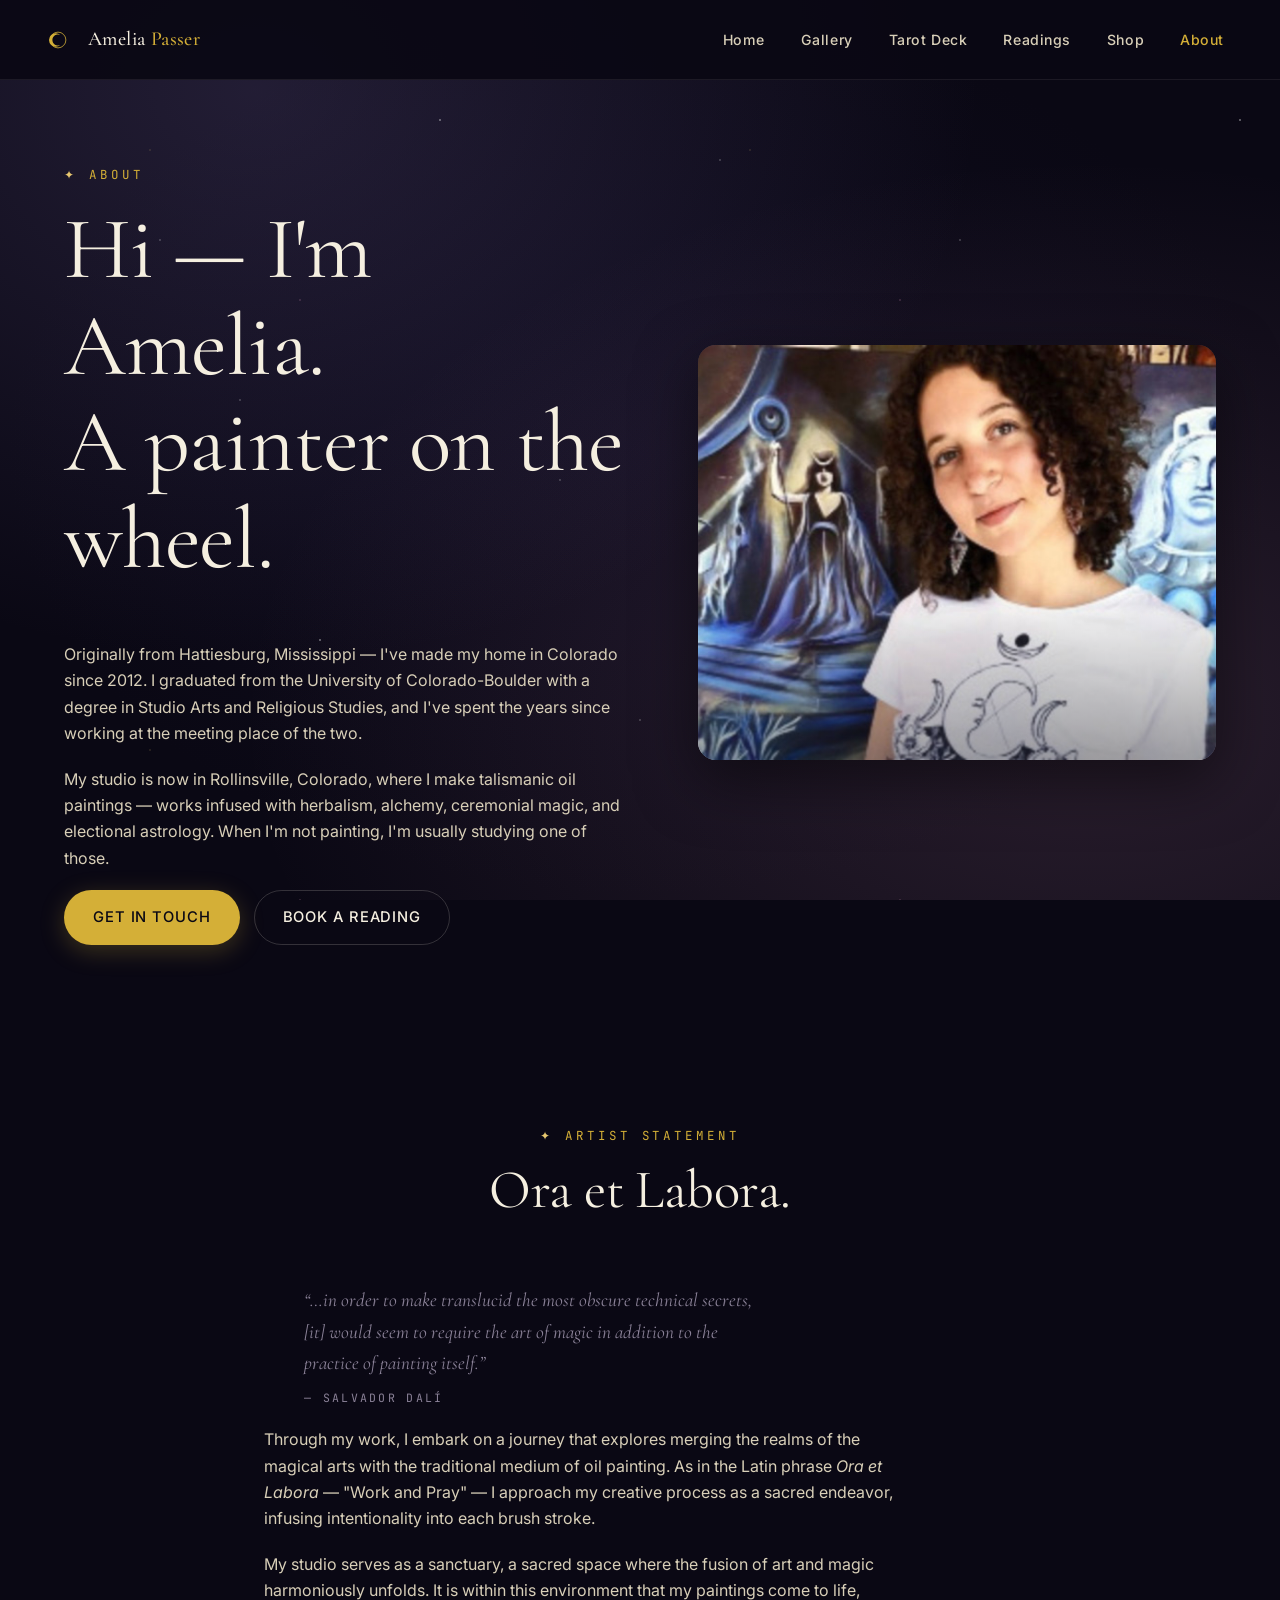
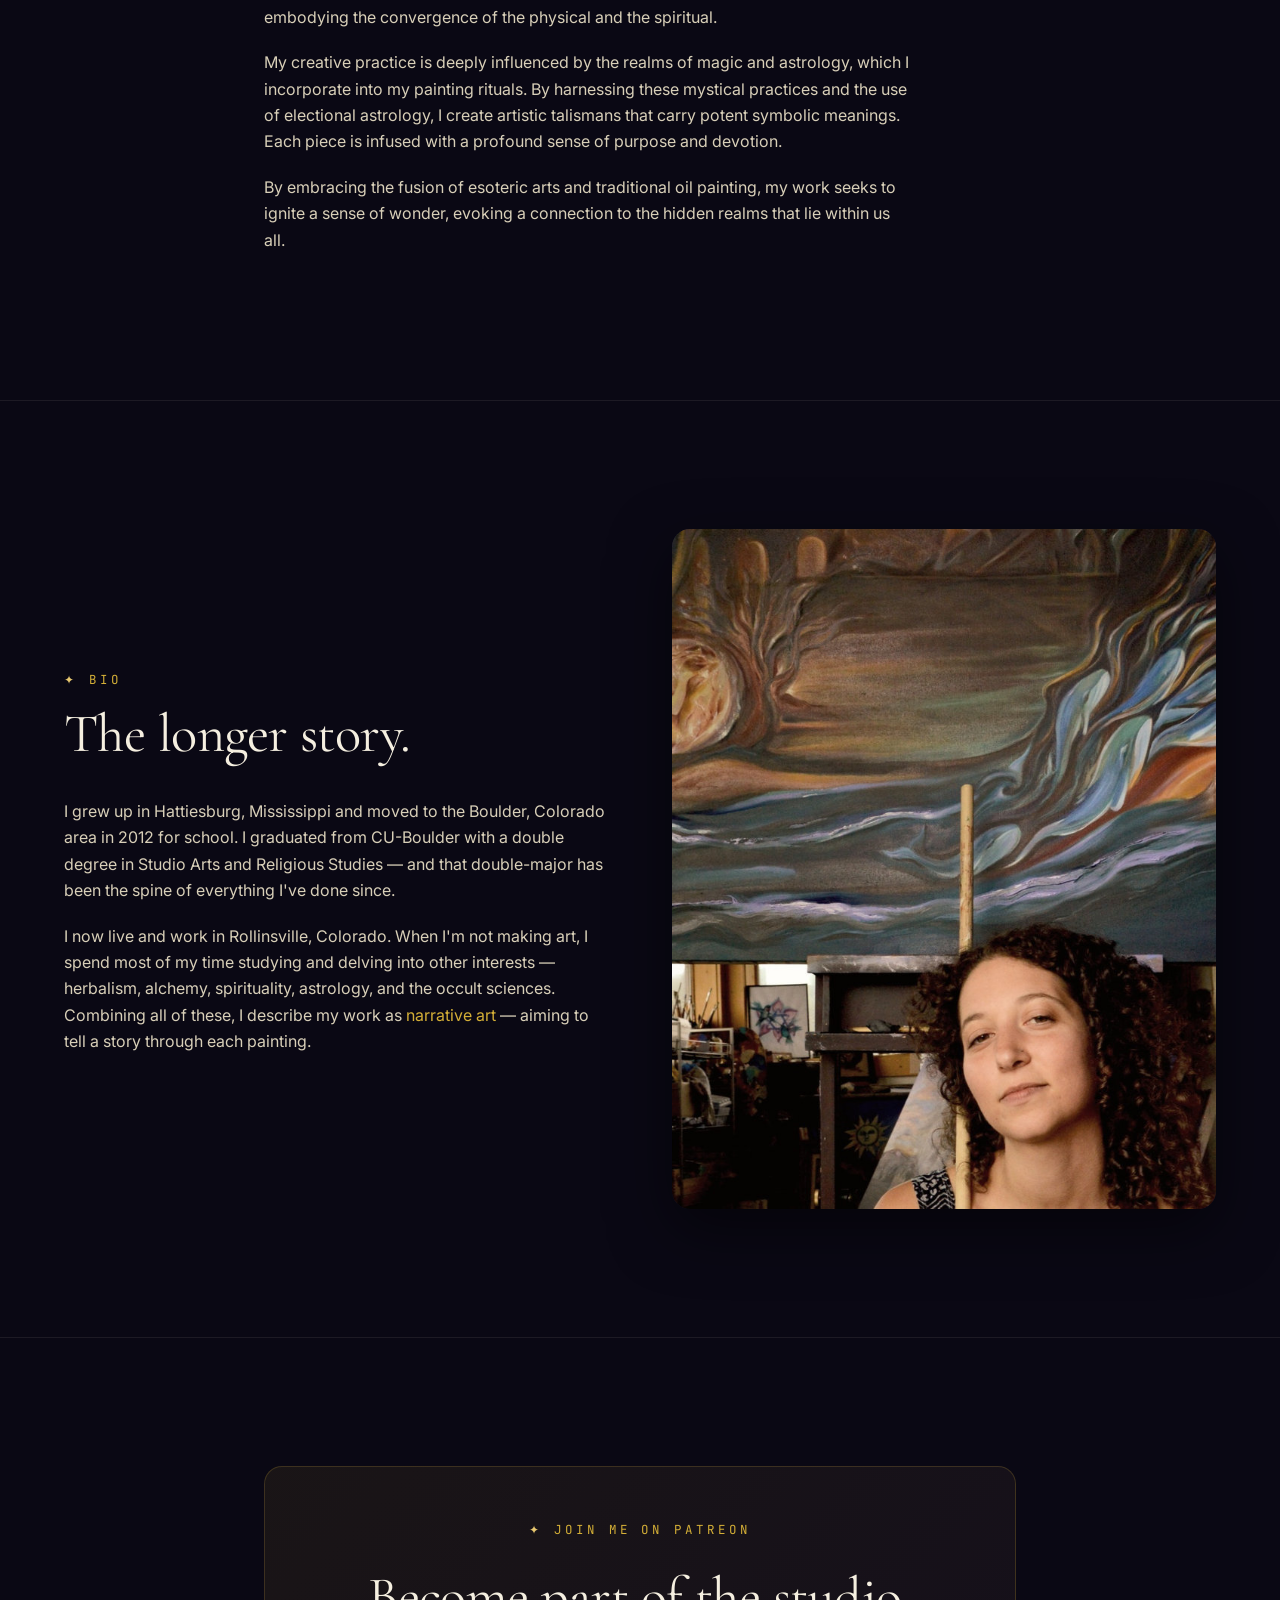
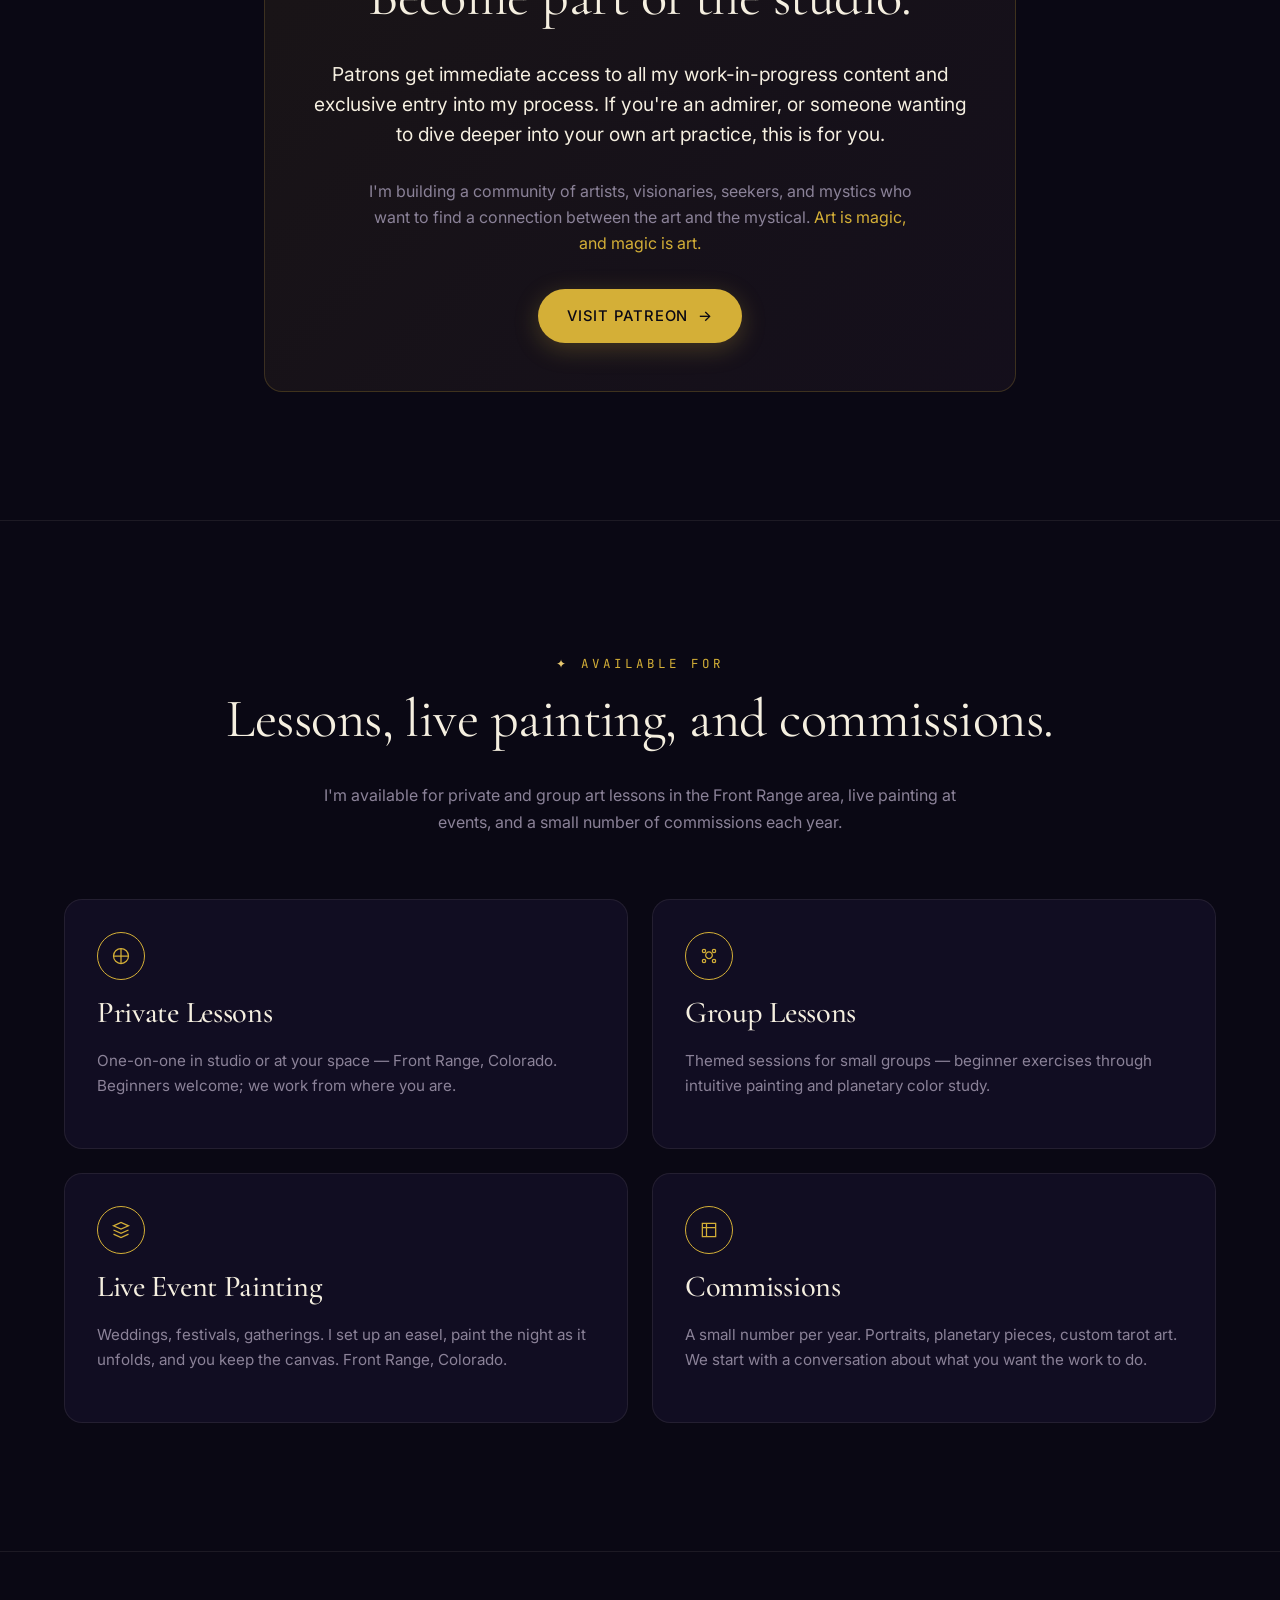
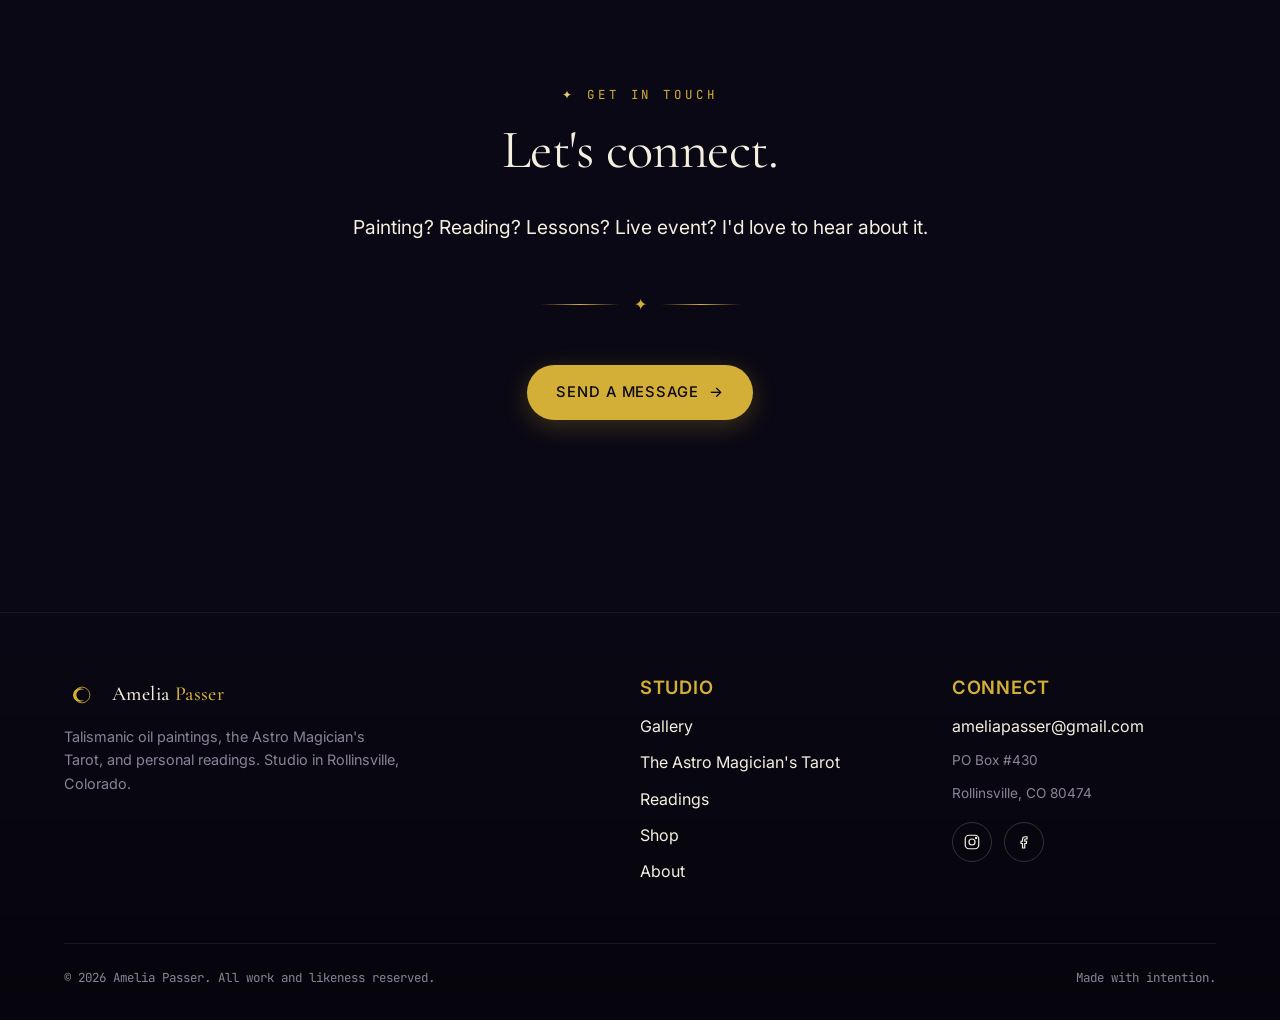
==== pages/about.html @ 8169aca3 "Initial commit: rebuilt ameliapasser.com as a static site Migrated content from the live Wix site: -" ====
<!doctype html>
<html lang="en">
<head>
<meta charset="utf-8" />
<meta name="viewport" content="width=device-width, initial-scale=1" />
<title>About — Amelia Passer</title>
<meta name="description" content="About Amelia Passer — painter, astrologer, and tarot reader based in Rollinsville, Colorado. Studio Arts and Religious Studies, CU-Boulder." />
<link rel="preconnect" href="https://fonts.googleapis.com" />
<link rel="preconnect" href="https://fonts.gstatic.com" crossorigin />
<link href="https://fonts.googleapis.com/css2?family=Cormorant+Garamond:ital,wght@0,400;0,500;1,400&family=Inter:wght@400;500;600&family=JetBrains+Mono:wght@400;500&display=swap" rel="stylesheet" />
<link rel="stylesheet" href="../assets/styles.css" />
<style>
  .lessons {
    display: grid;
    grid-template-columns: repeat(2, 1fr);
    gap: 24px;
  }
  @media (max-width: 720px) { .lessons { grid-template-columns: 1fr; } }
  .lesson {
    background: var(--bg-1);
    border: 1px solid var(--hairline);
    border-radius: var(--r-lg);
    padding: 32px;
  }
  .lesson__icon {
    width: 48px; height: 48px;
    border: 1px solid var(--gold);
    border-radius: 50%;
    display: flex;
    align-items: center;
    justify-content: center;
    color: var(--gold);
    margin-bottom: 16px;
  }
  .patreon-card {
    background: linear-gradient(135deg, rgba(212, 175, 55, 0.08), rgba(184, 127, 158, 0.06));
    border: 1px solid rgba(212, 175, 55, 0.2);
    border-radius: var(--r-lg);
    padding: 48px;
    text-align: center;
  }
  @media (max-width: 720px) { .patreon-card { padding: 32px 24px; } }
</style>
</head>
<body>

<div class="starfield" aria-hidden="true"></div>

<header class="site-header">
  <div class="container site-header__inner">
    <a href="../index.html" class="brand">
      <svg class="brand__mark" viewBox="0 0 64 64" aria-hidden="true">
        <circle cx="32" cy="32" r="14" fill="none" stroke="#d4af37" stroke-width="1.4"/>
        <path d="M22 32a10 10 0 0 0 14 9 12 12 0 1 1 0-18 10 10 0 0 0-14 9z" fill="#d4af37"/>
      </svg>
      <span class="brand__name">Amelia <span>Passer</span></span>
    </a>
    <button class="nav-toggle" aria-label="Toggle menu" aria-expanded="false" aria-controls="primary-nav"><span></span></button>
    <nav class="nav" id="primary-nav" aria-label="Primary">
      <a href="../index.html">Home</a>
      <a href="gallery.html">Gallery</a>
      <a href="tarot.html">Tarot Deck</a>
      <a href="readings.html">Readings</a>
      <a href="shop.html">Shop</a>
      <a href="about.html">About</a>
    </nav>
  </div>
</header>

<!-- ============ HERO ============ -->
<section class="hero" style="padding: 80px 0 48px; min-height:auto;">
  <div class="container hero__inner">
    <div class="hero__content">
      <span class="eyebrow">About</span>
      <h1>Hi — I'm Amelia.<br/><span class="signature">A painter on the wheel.</span></h1>
      <p>
        Originally from Hattiesburg, Mississippi — I've made my home in
        Colorado since 2012. I graduated from the University of Colorado-Boulder
        with a degree in Studio Arts and Religious Studies, and I've spent
        the years since working at the meeting place of the two.
      </p>
      <p>
        My studio is now in Rollinsville, Colorado, where I make
        talismanic oil paintings — works infused with herbalism,
        alchemy, ceremonial magic, and electional astrology. When I'm not
        painting, I'm usually studying one of those.
      </p>
      <div class="hero__cta">
        <a href="../index.html#contact" class="btn btn--primary">Get in Touch</a>
        <a href="readings.html" class="btn btn--ghost">Book a Reading</a>
      </div>
    </div>
    <div class="hero__visual hero__visual--photo">
      <img src="../assets/images/about/01.jpg" alt="Amelia Passer in front of one of her paintings" loading="eager" />
    </div>
  </div>
</section>

<!-- ============ ARTIST STATEMENT ============ -->
<section class="section">
  <div class="container container--narrow">
    <div class="section-head reveal">
      <span class="eyebrow">Artist Statement</span>
      <h2>Ora et Labora.</h2>
    </div>

    <div class="reveal">
      <blockquote class="hero__quote" style="margin-top: 0; padding-top: 0; border-top: 0; font-size: 1.2rem;">
        “…in order to make translucid the most obscure technical secrets, [it]
        would seem to require the art of magic in addition to the practice of
        painting itself.”
        <cite>— Salvador Dalí</cite>
      </blockquote>

      <p>
        Through my work, I embark on a journey that explores merging the realms
        of the magical arts with the traditional medium of oil painting. As in
        the Latin phrase <em>Ora et Labora</em> — "Work and Pray" — I approach
        my creative process as a sacred endeavor, infusing intentionality into
        each brush stroke.
      </p>
      <p>
        My studio serves as a sanctuary, a sacred space where the fusion of
        art and magic harmoniously unfolds. It is within this environment
        that my paintings come to life, embodying the convergence of the
        physical and the spiritual.
      </p>
      <p>
        My creative practice is deeply influenced by the realms of magic and
        astrology, which I incorporate into my painting rituals. By harnessing
        these mystical practices and the use of electional astrology, I create
        artistic talismans that carry potent symbolic meanings. Each piece is
        infused with a profound sense of purpose and devotion.
      </p>
      <p>
        By embracing the fusion of esoteric arts and traditional oil painting,
        my work seeks to ignite a sense of wonder, evoking a connection to the
        hidden realms that lie within us all.
      </p>
    </div>
  </div>
</section>

<!-- ============ ARTIST BIO ============ -->
<section class="section">
  <div class="container">
    <div class="feature feature--reverse">
      <div class="feature__media reveal">
        <img src="../assets/images/about/02.jpg" alt="Amelia Passer — additional studio portrait" loading="lazy" />
      </div>
      <div class="reveal">
        <span class="eyebrow">Bio</span>
        <h2>The longer story.</h2>
        <p>
          I grew up in Hattiesburg, Mississippi and moved to the Boulder,
          Colorado area in 2012 for school. I graduated from
          CU-Boulder with a double degree in Studio Arts and Religious
          Studies — and that double-major has been the spine of everything
          I've done since.
        </p>
        <p>
          I now live and work in Rollinsville, Colorado. When I'm not making
          art, I spend most of my time studying and delving into other
          interests — herbalism, alchemy, spirituality, astrology, and the
          occult sciences. Combining all of these, I describe my work as
          <em class="gold">narrative art</em> — aiming to tell a story
          through each painting.
        </p>
      </div>
    </div>
  </div>
</section>

<!-- ============ PATREON ============ -->
<section class="section">
  <div class="container container--narrow">
    <div class="patreon-card reveal">
      <span class="eyebrow">Join me on Patreon</span>
      <h2 style="margin-top: 12px;">Become part of the studio.</h2>
      <p class="lede" style="margin: 0 auto 28px;">
        Patrons get immediate access to all my work-in-progress content and
        exclusive entry into my process. If you're an admirer, or someone
        wanting to dive deeper into your own art practice, this is for you.
      </p>
      <p style="max-width: 56ch; margin: 0 auto 32px; color: var(--ink-2);">
        I'm building a community of artists, visionaries, seekers, and
        mystics who want to find a connection between the art and the
        mystical. <em class="gold">Art is magic, and magic is art.</em>
      </p>
      <a href="https://patreon.com/ameliapasser" target="_blank" rel="noopener" class="btn btn--primary">Visit Patreon <span class="arrow">→</span></a>
    </div>
  </div>
</section>

<!-- ============ LESSONS / SERVICES ============ -->
<section class="section">
  <div class="container">
    <div class="section-head reveal">
      <span class="eyebrow">Available For</span>
      <h2>Lessons, live painting, and commissions.</h2>
      <p class="muted">I'm available for private and group art lessons in the Front Range area, live painting at events, and a small number of commissions each year.</p>
    </div>

    <div class="lessons">
      <div class="lesson reveal">
        <div class="lesson__icon">
          <svg width="20" height="20" viewBox="0 0 24 24" fill="none" stroke="currentColor" stroke-width="1.5"><circle cx="12" cy="12" r="9"/><path d="M12 3v18M3 12h18"/></svg>
        </div>
        <h3>Private Lessons</h3>
        <p class="muted" style="font-size:0.95rem;">
          One-on-one in studio or at your space — Front Range, Colorado.
          Beginners welcome; we work from where you are.
        </p>
      </div>
      <div class="lesson reveal">
        <div class="lesson__icon">
          <svg width="20" height="20" viewBox="0 0 24 24" fill="none" stroke="currentColor" stroke-width="1.5"><path d="M12 7c2 0 4 2 4 4s-2 4-4 4-4-2-4-4 2-4 4-4z"/><circle cx="6" cy="6" r="2"/><circle cx="18" cy="6" r="2"/><circle cx="6" cy="18" r="2"/><circle cx="18" cy="18" r="2"/></svg>
        </div>
        <h3>Group Lessons</h3>
        <p class="muted" style="font-size:0.95rem;">
          Themed sessions for small groups — beginner exercises through
          intuitive painting and planetary color study.
        </p>
      </div>
      <div class="lesson reveal">
        <div class="lesson__icon">
          <svg width="20" height="20" viewBox="0 0 24 24" fill="none" stroke="currentColor" stroke-width="1.5"><path d="M3 7l9-4 9 4-9 4-9-4z"/><path d="M3 12l9 4 9-4M3 17l9 4 9-4"/></svg>
        </div>
        <h3>Live Event Painting</h3>
        <p class="muted" style="font-size:0.95rem;">
          Weddings, festivals, gatherings. I set up an easel, paint the
          night as it unfolds, and you keep the canvas. Front Range, Colorado.
        </p>
      </div>
      <div class="lesson reveal">
        <div class="lesson__icon">
          <svg width="20" height="20" viewBox="0 0 24 24" fill="none" stroke="currentColor" stroke-width="1.5"><path d="M4 4h16v16H4z"/><path d="M4 9h16M9 4v16"/></svg>
        </div>
        <h3>Commissions</h3>
        <p class="muted" style="font-size:0.95rem;">
          A small number per year. Portraits, planetary pieces, custom
          tarot art. We start with a conversation about what you want the
          work to do.
        </p>
      </div>
    </div>
  </div>
</section>

<!-- ============ CTA ============ -->
<section class="section">
  <div class="container container--narrow text-center">
    <span class="eyebrow reveal">Get in touch</span>
    <h2 class="reveal">Let's connect.</h2>
    <p class="lede reveal">
      Painting? Reading? Lessons? Live event? I'd love to hear about it.
    </p>
    <div class="divider reveal" aria-hidden="true">✦</div>
    <a href="../index.html#contact" class="btn btn--primary reveal">Send a Message <span class="arrow">→</span></a>
  </div>
</section>

<footer class="site-footer">
  <div class="container">
    <div class="site-footer__inner">
      <div>
        <a href="../index.html" class="brand">
          <svg class="brand__mark" viewBox="0 0 64 64" aria-hidden="true">
            <circle cx="32" cy="32" r="14" fill="none" stroke="#d4af37" stroke-width="1.4"/>
            <path d="M22 32a10 10 0 0 0 14 9 12 12 0 1 1 0-18 10 10 0 0 0-14 9z" fill="#d4af37"/>
          </svg>
          <span class="brand__name">Amelia <span>Passer</span></span>
        </a>
        <p class="muted" style="font-size:0.9rem; max-width:38ch; margin-top:12px;">
          Talismanic oil paintings, the Astro Magician's Tarot, and personal readings. Studio in Rollinsville, Colorado.
        </p>
      </div>
      <div>
        <h4>Studio</h4>
        <ul>
          <li><a href="gallery.html">Gallery</a></li>
          <li><a href="tarot.html">The Astro Magician's Tarot</a></li>
          <li><a href="readings.html">Readings</a></li>
          <li><a href="shop.html">Shop</a></li>
          <li><a href="about.html">About</a></li>
        </ul>
      </div>
      <div>
        <h4>Connect</h4>
        <ul>
          <li><a href="mailto:ameliapasser@gmail.com">ameliapasser@gmail.com</a></li>
          <li class="muted" style="font-size:0.85rem;">PO Box #430</li>
          <li class="muted" style="font-size:0.85rem;">Rollinsville, CO 80474</li>
        </ul>
        <div class="socials" style="margin-top:18px;">
          <a href="https://www.instagram.com/ameliapasser" target="_blank" rel="noopener" aria-label="Instagram">
            <svg viewBox="0 0 24 24" fill="none" stroke="currentColor" stroke-width="1.6"><rect x="3" y="3" width="18" height="18" rx="5"/><circle cx="12" cy="12" r="4"/><circle cx="17.5" cy="6.5" r="0.8" fill="currentColor"/></svg>
          </a>
          <a href="https://www.facebook.com/ameliapasser" target="_blank" rel="noopener" aria-label="Facebook">
            <svg viewBox="0 0 24 24" fill="none" stroke="currentColor" stroke-width="1.6"><path d="M14 8h2V5h-2.5C11.5 5 10 6.5 10 8.5V11H8v3h2v6h3v-6h2.2l.3-3H13V9c0-.6.4-1 1-1z"/></svg>
          </a>
        </div>
      </div>
    </div>
    <div class="site-footer__bottom">
      <span>© <span id="year"></span> Amelia Passer. All work and likeness reserved.</span>
      <span>Made with intention.</span>
    </div>
  </div>
</footer>

<script>document.getElementById('year').textContent = new Date().getFullYear();</script>
<script src="../assets/script.js"></script>
</body>
</html>
---- assets/styles.css ----
/* ============================================================
   Amelia Passer — Celestial Artist Portfolio
   Design tokens, typography, layout primitives
   ============================================================ */

:root {
  /* Palette — deep cosmic with warm gold */
  --bg-0: #0a0814;          /* near-black indigo */
  --bg-1: #110d22;          /* card/section bg */
  --bg-2: #1a1530;          /* elevated surfaces */
  --ink-0: #f5efe0;         /* primary text — warm parchment */
  --ink-1: #d8cfb8;         /* secondary text */
  --ink-2: #8b8298;         /* muted text */
  --gold: #d4af37;          /* primary accent */
  --gold-soft: #e8c870;     /* hover/accent highlight */
  --rose: #b87f9e;          /* secondary accent — dusk rose */
  --violet: #6b5b95;        /* tertiary accent */
  --hairline: rgba(245, 239, 224, 0.08);
  --hairline-strong: rgba(245, 239, 224, 0.18);

  /* Type scale */
  --font-display: "Cormorant Garamond", "Cormorant", "Garamond", "Times New Roman", serif;
  --font-body: "Inter", -apple-system, BlinkMacSystemFont, "Segoe UI", Helvetica, Arial, sans-serif;
  --font-mono: "JetBrains Mono", ui-monospace, monospace;

  /* Spacing & radii */
  --r-sm: 4px;
  --r-md: 10px;
  --r-lg: 18px;
  --shadow-soft: 0 20px 60px rgba(0, 0, 0, 0.5);
  --shadow-glow: 0 0 40px rgba(212, 175, 55, 0.15);

  /* Layout */
  --container: 1200px;
  --container-narrow: 800px;
}

/* ---------- Reset ---------- */
*, *::before, *::after { box-sizing: border-box; }
html, body { margin: 0; padding: 0; }
img, svg, video { display: block; max-width: 100%; }
button { font: inherit; cursor: pointer; border: none; background: none; color: inherit; }
a { color: inherit; text-decoration: none; }
ul, ol { padding: 0; margin: 0; list-style: none; }

html {
  scroll-behavior: smooth;
}

body {
  font-family: var(--font-body);
  background: var(--bg-0);
  color: var(--ink-0);
  line-height: 1.65;
  font-size: 16px;
  -webkit-font-smoothing: antialiased;
  -moz-osx-font-smoothing: grayscale;
  overflow-x: hidden;
}

/* ---------- Cosmic backdrop ---------- */
.starfield {
  position: fixed;
  inset: 0;
  z-index: -2;
  background:
    radial-gradient(ellipse at 20% 10%, rgba(107, 91, 149, 0.25), transparent 50%),
    radial-gradient(ellipse at 85% 80%, rgba(184, 127, 158, 0.18), transparent 55%),
    radial-gradient(ellipse at 50% 50%, rgba(26, 21, 48, 0.4), transparent 70%),
    var(--bg-0);
  pointer-events: none;
}
.starfield::before,
.starfield::after {
  content: "";
  position: absolute;
  inset: 0;
  background-repeat: repeat;
  opacity: 0.6;
}
.starfield::before {
  background-image:
    radial-gradient(1px 1px at 20% 30%, #fff, transparent),
    radial-gradient(1px 1px at 70% 60%, #fff, transparent),
    radial-gradient(1.5px 1.5px at 40% 80%, #fff, transparent),
    radial-gradient(1px 1px at 90% 20%, #fff, transparent),
    radial-gradient(1px 1px at 10% 70%, #fff, transparent),
    radial-gradient(1.5px 1.5px at 55% 15%, #fff, transparent),
    radial-gradient(1px 1px at 80% 90%, #fff, transparent),
    radial-gradient(1px 1px at 30% 50%, #fff, transparent);
  background-size: 800px 800px;
  animation: drift 180s linear infinite;
}
.starfield::after {
  background-image:
    radial-gradient(1px 1px at 25% 25%, var(--gold-soft), transparent),
    radial-gradient(1px 1px at 75% 75%, var(--gold-soft), transparent),
    radial-gradient(1.5px 1.5px at 50% 50%, var(--rose), transparent);
  background-size: 600px 600px;
  animation: drift 240s linear infinite reverse;
  opacity: 0.4;
}
@keyframes drift {
  from { transform: translate(0, 0); }
  to { transform: translate(-800px, -400px); }
}

/* Reduce motion */
@media (prefers-reduced-motion: reduce) {
  .starfield::before, .starfield::after { animation: none; }
  html { scroll-behavior: auto; }
}

/* ---------- Layout primitives ---------- */
.container {
  width: 100%;
  max-width: var(--container);
  margin: 0 auto;
  padding: 0 24px;
}
.container--narrow { max-width: var(--container-narrow); }

.section {
  padding: clamp(64px, 10vw, 128px) 0;
  position: relative;
}
.section + .section {
  border-top: 1px solid var(--hairline);
}

/* ---------- Typography ---------- */
h1, h2, h3, h4 {
  font-family: var(--font-display);
  font-weight: 500;
  line-height: 1.1;
  letter-spacing: -0.01em;
  margin: 0 0 0.6em;
  color: var(--ink-0);
}

h1 { font-size: clamp(2.6rem, 7vw, 5.5rem); font-weight: 400; }
h2 { font-size: clamp(2rem, 4.5vw, 3.4rem); font-weight: 400; }
h3 { font-size: clamp(1.4rem, 2.5vw, 1.9rem); }
h4 { font-size: 1.15rem; font-family: var(--font-body); font-weight: 600; letter-spacing: 0.04em; text-transform: uppercase; }

p {
  margin: 0 0 1.2em;
  color: var(--ink-1);
  max-width: 65ch;
}
p.lede {
  font-size: 1.2rem;
  color: var(--ink-0);
  line-height: 1.55;
}

.eyebrow {
  display: inline-block;
  font-family: var(--font-mono);
  font-size: 0.78rem;
  letter-spacing: 0.32em;
  text-transform: uppercase;
  color: var(--gold);
  margin-bottom: 1.2em;
}
.eyebrow::before {
  content: "✦  ";
  color: var(--gold-soft);
}

em.gold, .gold { color: var(--gold); font-style: normal; }

.divider {
  display: flex;
  align-items: center;
  justify-content: center;
  gap: 14px;
  margin: 48px auto;
  color: var(--gold);
}
.divider::before, .divider::after {
  content: "";
  flex: 1;
  max-width: 80px;
  height: 1px;
  background: linear-gradient(90deg, transparent, var(--gold), transparent);
}

/* ---------- Buttons ---------- */
.btn {
  display: inline-flex;
  align-items: center;
  gap: 10px;
  padding: 14px 28px;
  border-radius: 999px;
  font-family: var(--font-body);
  font-size: 0.92rem;
  font-weight: 500;
  letter-spacing: 0.06em;
  text-transform: uppercase;
  transition: all 0.3s ease;
  border: 1px solid transparent;
  white-space: nowrap;
}
.btn--primary {
  background: var(--gold);
  color: var(--bg-0);
  box-shadow: 0 6px 24px rgba(212, 175, 55, 0.25);
}
.btn--primary:hover {
  background: var(--gold-soft);
  transform: translateY(-2px);
  box-shadow: 0 10px 32px rgba(212, 175, 55, 0.35);
}
.btn--ghost {
  border-color: var(--hairline-strong);
  color: var(--ink-0);
}
.btn--ghost:hover {
  border-color: var(--gold);
  color: var(--gold);
  background: rgba(212, 175, 55, 0.06);
}
.btn .arrow { transition: transform 0.25s ease; }
.btn:hover .arrow { transform: translateX(4px); }

/* ---------- Header / Nav ---------- */
.site-header {
  position: sticky;
  top: 0;
  z-index: 50;
  background: rgba(10, 8, 20, 0.92);
  border-bottom: 1px solid var(--hairline);
  /* Note: no backdrop-filter here — it would create a new containing block
     and break position:fixed on the mobile nav drawer below. */
}
.site-header__inner {
  display: flex;
  align-items: center;
  justify-content: space-between;
  padding: 18px 0;
}
.brand {
  display: flex;
  align-items: center;
  gap: 12px;
  font-family: var(--font-display);
  font-size: 1.25rem;
  letter-spacing: 0.02em;
  color: var(--ink-0);
}
.brand__mark {
  width: 36px;
  height: 36px;
  flex-shrink: 0;
}
.brand__name { font-weight: 500; }
.brand__name span { color: var(--gold); }

.nav {
  display: flex;
  align-items: center;
  gap: 4px;
}
.nav a {
  padding: 10px 16px;
  font-size: 0.88rem;
  font-weight: 500;
  letter-spacing: 0.04em;
  color: var(--ink-1);
  border-radius: 999px;
  transition: color 0.2s ease, background 0.2s ease;
}
.nav a:hover { color: var(--ink-0); background: rgba(255,255,255,0.04); }
.nav a.is-active { color: var(--gold); }

.nav-toggle {
  display: none;
  width: 40px;
  height: 40px;
  border-radius: 8px;
  align-items: center;
  justify-content: center;
}
.nav-toggle span {
  width: 22px;
  height: 1.5px;
  background: var(--ink-0);
  position: relative;
  transition: transform 0.25s ease;
}
.nav-toggle span::before, .nav-toggle span::after {
  content: "";
  position: absolute;
  left: 0;
  width: 22px;
  height: 1.5px;
  background: var(--ink-0);
  transition: transform 0.25s ease;
}
.nav-toggle span::before { top: -7px; }
.nav-toggle span::after { top: 7px; }
.nav-toggle[aria-expanded="true"] span { background: transparent; }
.nav-toggle[aria-expanded="true"] span::before { top: 0; transform: rotate(45deg); }
.nav-toggle[aria-expanded="true"] span::after { top: 0; transform: rotate(-45deg); }

@media (max-width: 880px) {
  .nav-toggle { display: inline-flex; }
  .nav {
    position: fixed;
    top: 73px;
    left: 0;
    right: 0;
    bottom: 0;
    flex-direction: column;
    align-items: stretch;
    gap: 8px;
    background: rgba(10, 8, 20, 0.98);
    backdrop-filter: blur(16px);
    -webkit-backdrop-filter: blur(16px);
    padding: 32px 24px;
    transform: translateX(100%);
    transition: transform 0.3s ease;
    z-index: 60;
    overflow-y: auto;
  }
  .nav.is-open { transform: translateX(0); }
  .nav a { width: 100%; padding: 14px 16px; font-size: 1rem; text-align: left; }
}

/* ---------- Hero ---------- */
.hero {
  position: relative;
  min-height: 86vh;
  display: flex;
  align-items: center;
  padding: 80px 0 64px;
  overflow: hidden;
}
.hero__inner {
  display: grid;
  grid-template-columns: 1.1fr 1fr;
  gap: 64px;
  align-items: center;
}
.hero__content { position: relative; z-index: 2; }
.hero__title {
  margin-bottom: 24px;
}
.hero__title .signature {
  display: block;
  font-style: italic;
  color: var(--gold);
}
.hero__lede {
  font-size: clamp(1.05rem, 1.6vw, 1.3rem);
  color: var(--ink-1);
  max-width: 52ch;
  margin-bottom: 36px;
}
.hero__cta {
  display: flex;
  flex-wrap: wrap;
  gap: 14px;
}
.hero__visual {
  position: relative;
  aspect-ratio: 4 / 5;
  display: flex;
  align-items: center;
  justify-content: center;
}
.hero__visual svg {
  width: 100%;
  height: 100%;
  filter: drop-shadow(0 30px 60px rgba(0,0,0,0.6));
}
.hero__visual--photo {
  aspect-ratio: 5 / 4;
  border-radius: var(--r-lg);
  overflow: hidden;
  box-shadow: var(--shadow-soft), 0 0 0 1px var(--hairline-strong) inset;
  position: relative;
}
.hero__visual--photo img {
  width: 100%;
  height: 100%;
  object-fit: cover;
}
.hero__visual--photo::after {
  content: "";
  position: absolute;
  inset: 0;
  border-radius: var(--r-lg);
  pointer-events: none;
  background: linear-gradient(180deg, transparent 60%, rgba(10, 8, 20, 0.4));
}
@media (max-width: 880px) {
  .hero__inner { grid-template-columns: 1fr; gap: 48px; }
  .hero { min-height: auto; padding: 48px 0; }
  .hero__visual { max-width: 360px; margin: 0 auto; }
}

.hero__quote {
  margin-top: 48px;
  padding-top: 28px;
  border-top: 1px solid var(--hairline);
  font-family: var(--font-display);
  font-size: 1.05rem;
  font-style: italic;
  color: var(--ink-2);
  max-width: 56ch;
}
.hero__quote cite {
  display: block;
  margin-top: 8px;
  font-style: normal;
  font-family: var(--font-mono);
  font-size: 0.72rem;
  letter-spacing: 0.2em;
  text-transform: uppercase;
  color: var(--ink-2);
}

/* ---------- Section heading ---------- */
.section-head {
  text-align: center;
  margin-bottom: 64px;
}
.section-head p { margin: 0 auto; }

/* ---------- Cards / Grids ---------- */
.grid {
  display: grid;
  gap: 28px;
}
.grid--3 { grid-template-columns: repeat(3, 1fr); }
.grid--2 { grid-template-columns: repeat(2, 1fr); }
.grid--gallery { grid-template-columns: repeat(auto-fill, minmax(260px, 1fr)); gap: 20px; }
@media (max-width: 880px) {
  .grid--3, .grid--2 { grid-template-columns: 1fr; }
}

.card {
  background: var(--bg-1);
  border: 1px solid var(--hairline);
  border-radius: var(--r-lg);
  overflow: hidden;
  transition: transform 0.4s ease, border-color 0.3s ease, box-shadow 0.4s ease;
  display: flex;
  flex-direction: column;
}
.card:hover {
  transform: translateY(-4px);
  border-color: var(--hairline-strong);
  box-shadow: var(--shadow-soft);
}
.card__media {
  aspect-ratio: 4 / 5;
  position: relative;
  overflow: hidden;
}
.card__media svg, .card__media img {
  width: 100%;
  height: 100%;
  object-fit: cover;
  transition: transform 0.6s ease;
}
.card:hover .card__media svg, .card:hover .card__media img {
  transform: scale(1.04);
}
.card__body { padding: 24px; flex: 1; }
.card__title { font-family: var(--font-display); font-size: 1.4rem; margin: 0 0 8px; color: var(--ink-0); }
.card__meta { font-family: var(--font-mono); font-size: 0.72rem; letter-spacing: 0.18em; text-transform: uppercase; color: var(--gold); margin-bottom: 6px; }
.card__excerpt { color: var(--ink-2); font-size: 0.95rem; margin: 0; }

/* ---------- Feature row (alternating image/text) ---------- */
.feature {
  display: grid;
  grid-template-columns: 1fr 1fr;
  gap: 64px;
  align-items: center;
}
.feature--reverse .feature__media { order: 2; }
.feature__media {
  aspect-ratio: 4 / 5;
  position: relative;
  border-radius: var(--r-lg);
  overflow: hidden;
  background: var(--bg-2);
  box-shadow: var(--shadow-soft);
}
.feature__media svg, .feature__media img { width: 100%; height: 100%; object-fit: cover; }
@media (max-width: 880px) {
  .feature { grid-template-columns: 1fr; gap: 32px; }
  .feature--reverse .feature__media { order: 0; }
  .feature__media { max-width: 480px; margin: 0 auto; aspect-ratio: 4/5; }
}

/* ---------- Tarot card display ---------- */
.tarot-row {
  display: flex;
  justify-content: center;
  gap: 24px;
  perspective: 1200px;
}
.tarot-card {
  width: 200px;
  aspect-ratio: 2 / 3;
  border-radius: 12px;
  overflow: hidden;
  transition: transform 0.5s ease;
  box-shadow: 0 16px 40px rgba(0,0,0,0.6), 0 0 0 1px var(--hairline-strong) inset;
}
.tarot-card:nth-child(1) { transform: rotate(-8deg) translateY(8px); }
.tarot-card:nth-child(3) { transform: rotate(8deg) translateY(8px); }
.tarot-row:hover .tarot-card:nth-child(1) { transform: rotate(-12deg) translateY(0); }
.tarot-row:hover .tarot-card:nth-child(2) { transform: translateY(-12px); }
.tarot-row:hover .tarot-card:nth-child(3) { transform: rotate(12deg) translateY(0); }
.tarot-card svg { width: 100%; height: 100%; }
@media (max-width: 600px) {
  .tarot-card { width: 130px; }
}

/* ---------- Forms ---------- */
.form {
  display: grid;
  gap: 20px;
}
.form-row { display: grid; grid-template-columns: 1fr 1fr; gap: 20px; }
@media (max-width: 600px) { .form-row { grid-template-columns: 1fr; } }

.field { display: grid; gap: 6px; }
.field label {
  font-family: var(--font-mono);
  font-size: 0.72rem;
  letter-spacing: 0.18em;
  text-transform: uppercase;
  color: var(--ink-2);
}
.field input, .field textarea, .field select {
  background: var(--bg-1);
  border: 1px solid var(--hairline);
  color: var(--ink-0);
  padding: 14px 16px;
  border-radius: var(--r-md);
  font: inherit;
  transition: border-color 0.2s ease, background 0.2s ease;
  width: 100%;
}
.field input:focus, .field textarea:focus, .field select:focus {
  outline: none;
  border-color: var(--gold);
  background: var(--bg-2);
}
.field textarea { min-height: 140px; resize: vertical; }

.form-status {
  font-family: var(--font-mono);
  font-size: 0.85rem;
  color: var(--gold);
  min-height: 1.4em;
}

/* ---------- Footer ---------- */
.site-footer {
  background: linear-gradient(180deg, transparent, rgba(0,0,0,0.4));
  border-top: 1px solid var(--hairline);
  padding: 64px 0 32px;
  margin-top: 64px;
}
.site-footer__inner {
  display: grid;
  grid-template-columns: 2fr 1fr 1fr;
  gap: 48px;
  margin-bottom: 48px;
}
@media (max-width: 720px) { .site-footer__inner { grid-template-columns: 1fr; } }

.site-footer h4 { color: var(--gold); margin-bottom: 16px; }
.site-footer ul li { margin-bottom: 10px; }
.site-footer a:hover { color: var(--gold); }
.site-footer__bottom {
  display: flex;
  align-items: center;
  justify-content: space-between;
  padding-top: 24px;
  border-top: 1px solid var(--hairline);
  font-family: var(--font-mono);
  font-size: 0.78rem;
  color: var(--ink-2);
}
.socials { display: flex; gap: 12px; }
.socials a {
  width: 40px;
  height: 40px;
  border: 1px solid var(--hairline-strong);
  border-radius: 50%;
  display: inline-flex;
  align-items: center;
  justify-content: center;
  transition: all 0.2s ease;
}
.socials a:hover { border-color: var(--gold); color: var(--gold); transform: translateY(-2px); }
.socials svg { width: 18px; height: 18px; }
@media (max-width: 720px) {
  .site-footer__bottom { flex-direction: column; gap: 16px; text-align: center; }
}

/* ---------- Reveal on scroll ----------
   Default: visible (works without JS / reduced motion).
   With JS, body.js hides them until in view.
*/
.reveal {
  opacity: 1;
  transform: none;
  transition: opacity 0.8s ease, transform 0.8s ease;
}
body.js .reveal {
  opacity: 0;
  transform: translateY(24px);
}
body.js .reveal.is-visible { opacity: 1; transform: translateY(0); }
@media (prefers-reduced-motion: reduce) {
  body.js .reveal { opacity: 1; transform: none; transition: none; }
}

/* ---------- Lightbox ---------- */
.lightbox {
  position: fixed;
  inset: 0;
  z-index: 100;
  background: rgba(5, 4, 12, 0.92);
  backdrop-filter: blur(8px);
  display: none;
  align-items: center;
  justify-content: center;
  padding: 32px;
}
.lightbox.is-open { display: flex; }
.lightbox__close {
  position: absolute;
  top: 24px;
  right: 24px;
  width: 44px;
  height: 44px;
  border-radius: 50%;
  border: 1px solid var(--hairline-strong);
  display: inline-flex;
  align-items: center;
  justify-content: center;
  font-size: 1.4rem;
}
.lightbox__close:hover { border-color: var(--gold); color: var(--gold); }
.lightbox__content {
  max-width: 80vw;
  max-height: 80vh;
  border-radius: var(--r-lg);
  overflow: hidden;
  box-shadow: 0 30px 80px rgba(0,0,0,0.8);
}
.lightbox__caption {
  margin-top: 16px;
  font-family: var(--font-display);
  font-style: italic;
  color: var(--ink-1);
  text-align: center;
}

/* ---------- Pricing / Reading cards ---------- */
.pricing {
  display: grid;
  grid-template-columns: repeat(3, 1fr);
  gap: 24px;
}
@media (max-width: 880px) { .pricing { grid-template-columns: 1fr; } }
.pricing__item {
  background: var(--bg-1);
  border: 1px solid var(--hairline);
  border-radius: var(--r-lg);
  padding: 36px 28px;
  text-align: center;
  display: flex;
  flex-direction: column;
  gap: 12px;
  transition: border-color 0.3s ease, transform 0.3s ease;
}
.pricing__item:hover { border-color: var(--gold); transform: translateY(-4px); }
.pricing__item--featured {
  background: linear-gradient(180deg, rgba(212, 175, 55, 0.08), var(--bg-1));
  border-color: rgba(212, 175, 55, 0.4);
  position: relative;
}
.pricing__item--featured::before {
  content: "Most Sought";
  position: absolute;
  top: -12px;
  left: 50%;
  transform: translateX(-50%);
  background: var(--gold);
  color: var(--bg-0);
  padding: 4px 14px;
  border-radius: 999px;
  font-family: var(--font-mono);
  font-size: 0.7rem;
  letter-spacing: 0.18em;
  text-transform: uppercase;
}
.pricing__symbol { font-size: 2rem; color: var(--gold); margin-bottom: 8px; }
.pricing__name { font-family: var(--font-display); font-size: 1.6rem; margin: 0; }
.pricing__price { font-family: var(--font-mono); color: var(--gold); letter-spacing: 0.12em; }
.pricing__desc { color: var(--ink-2); font-size: 0.95rem; flex: 1; }
.pricing__item .btn { align-self: center; margin-top: 8px; }

/* ---------- Misc ---------- */
.text-center { text-align: center; }
.muted { color: var(--ink-2); }
.placeholder-note {
  display: inline-block;
  font-family: var(--font-mono);
  font-size: 0.7rem;
  letter-spacing: 0.16em;
  text-transform: uppercase;
  color: var(--ink-2);
  padding: 6px 12px;
  border: 1px dashed var(--hairline-strong);
  border-radius: 999px;
  margin-top: 16px;
}
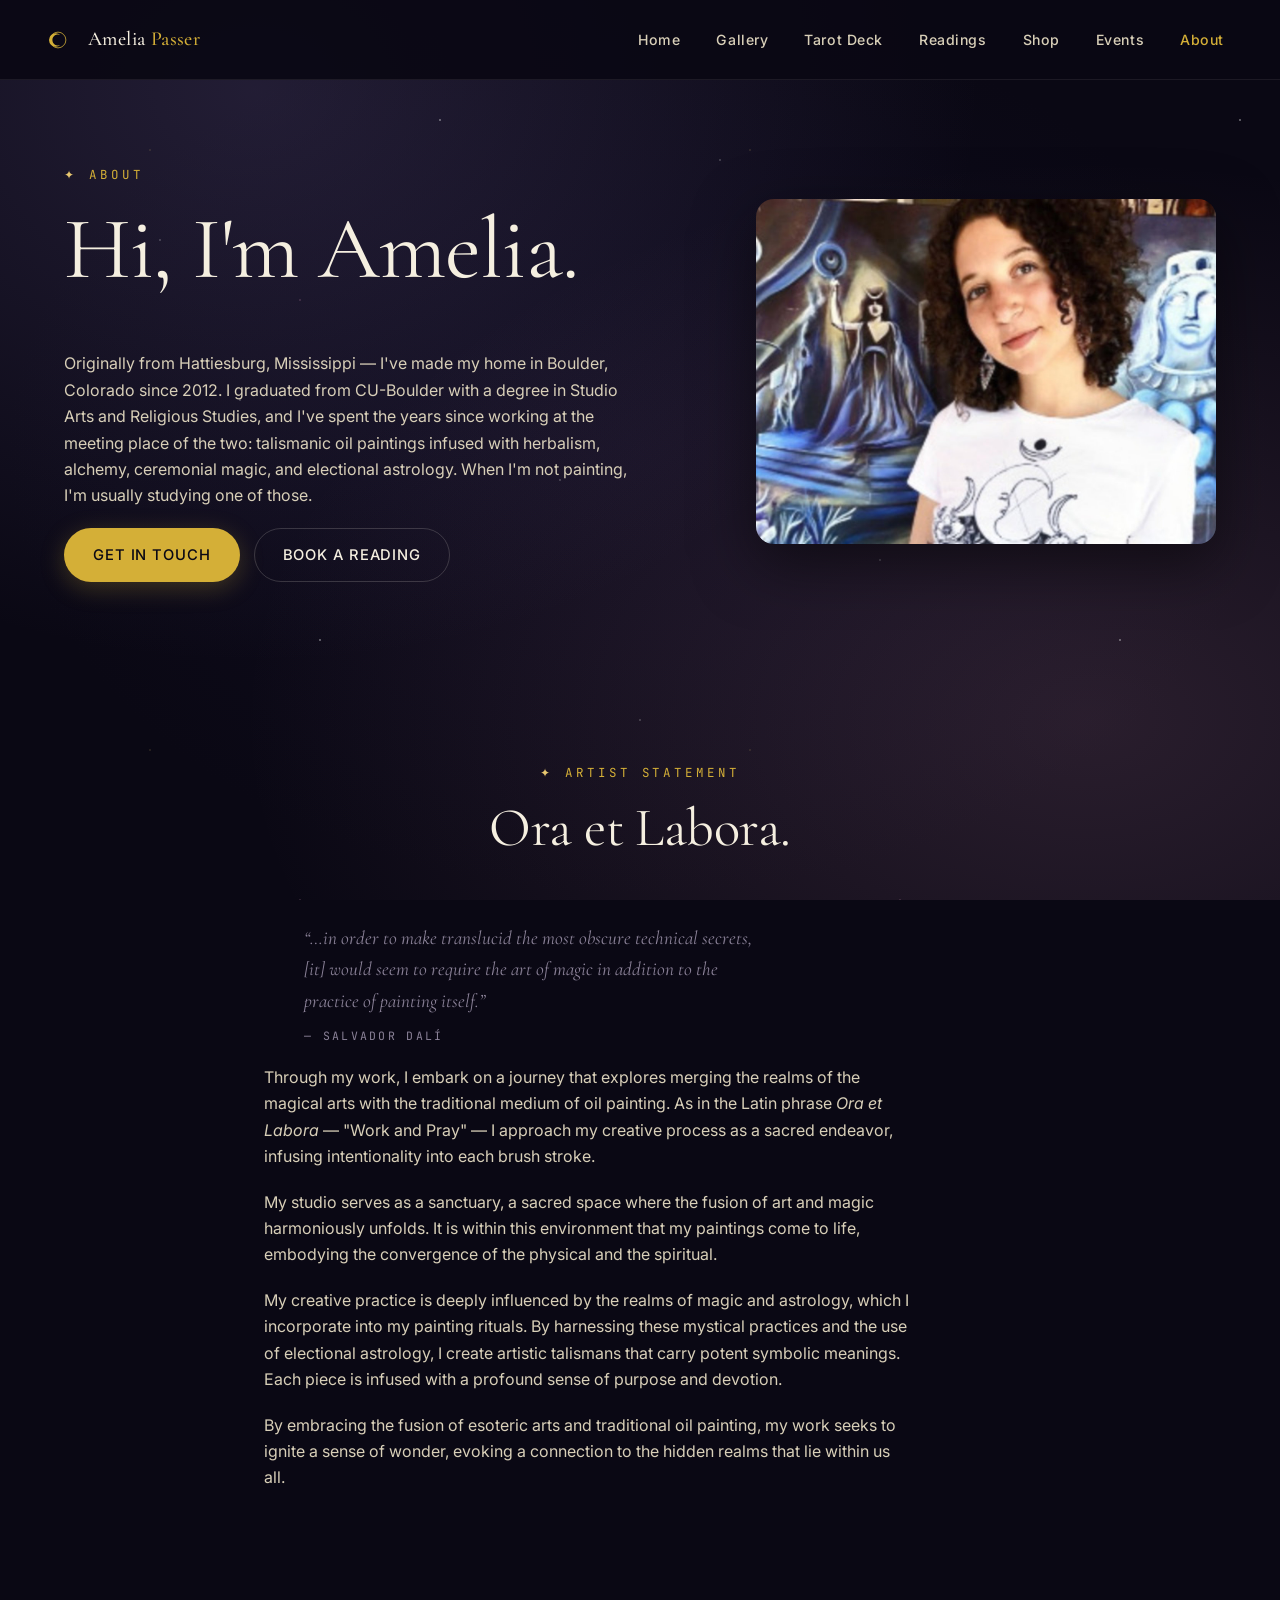
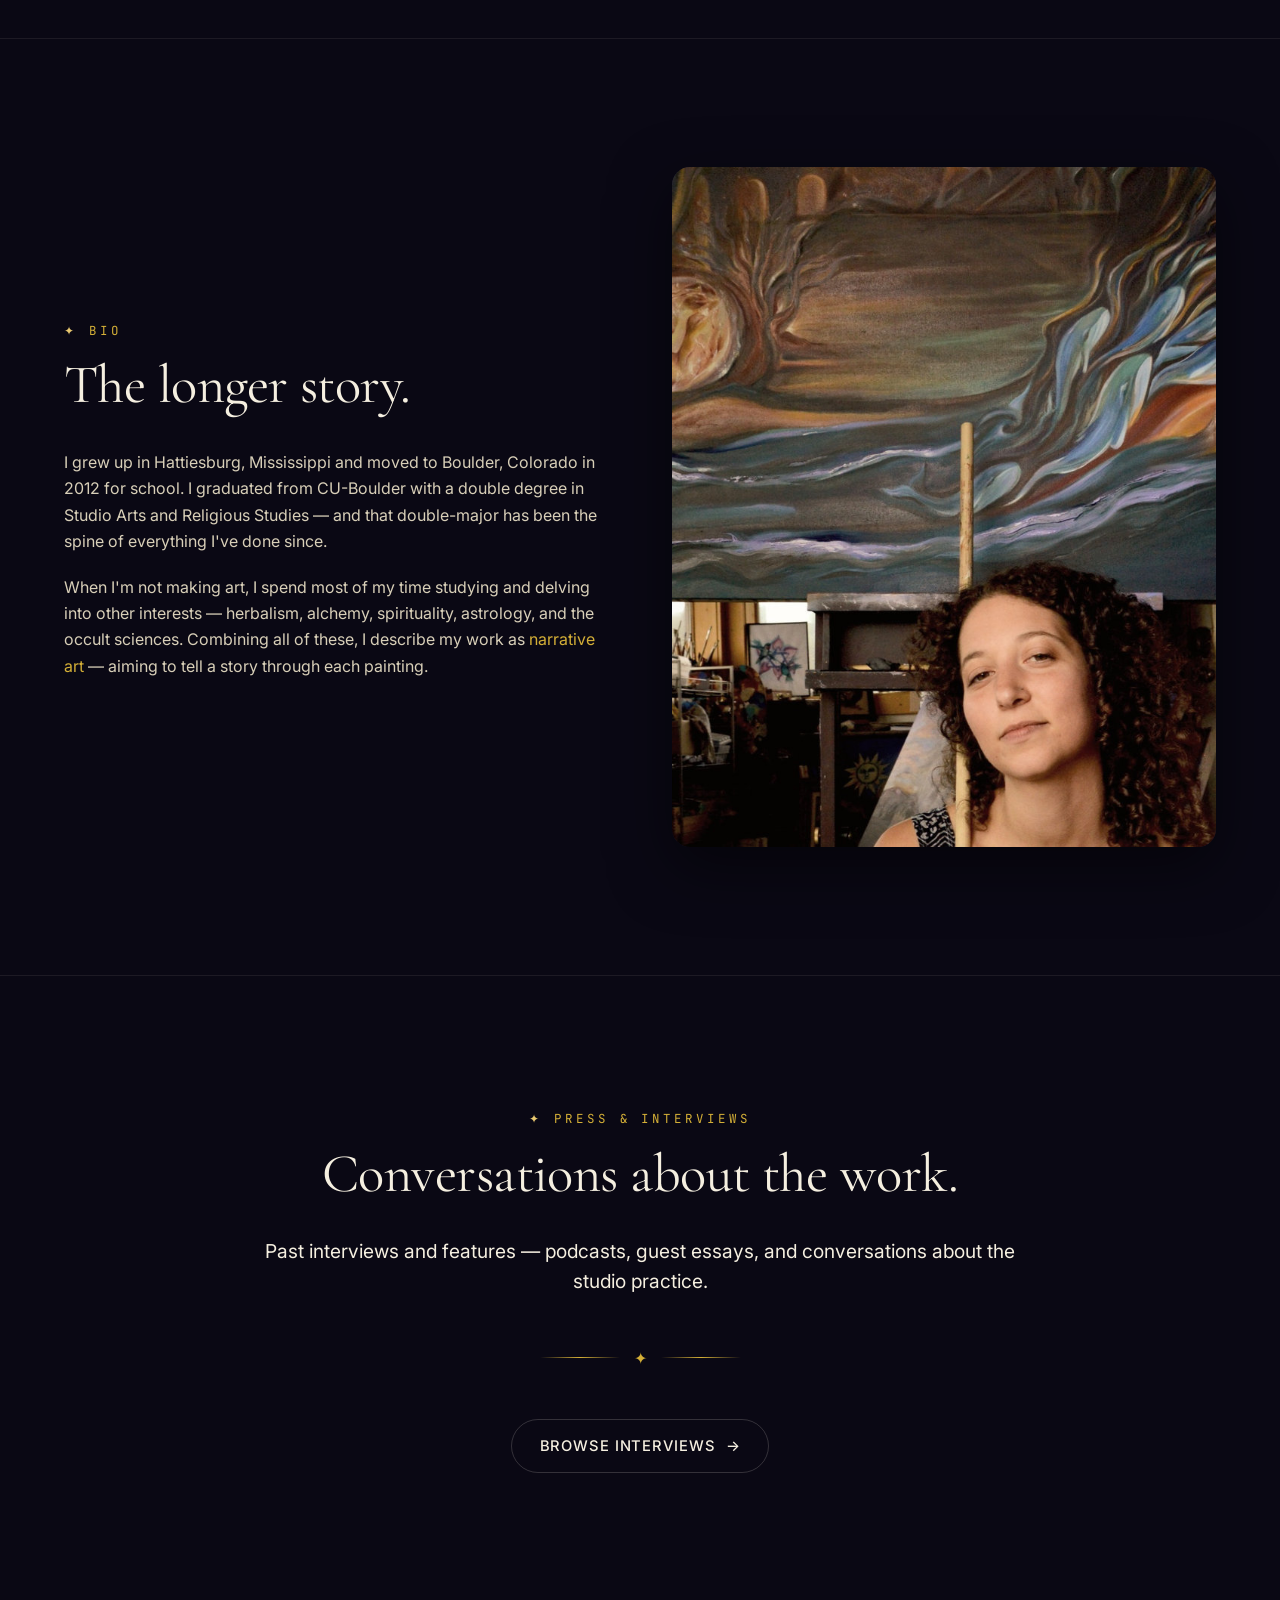
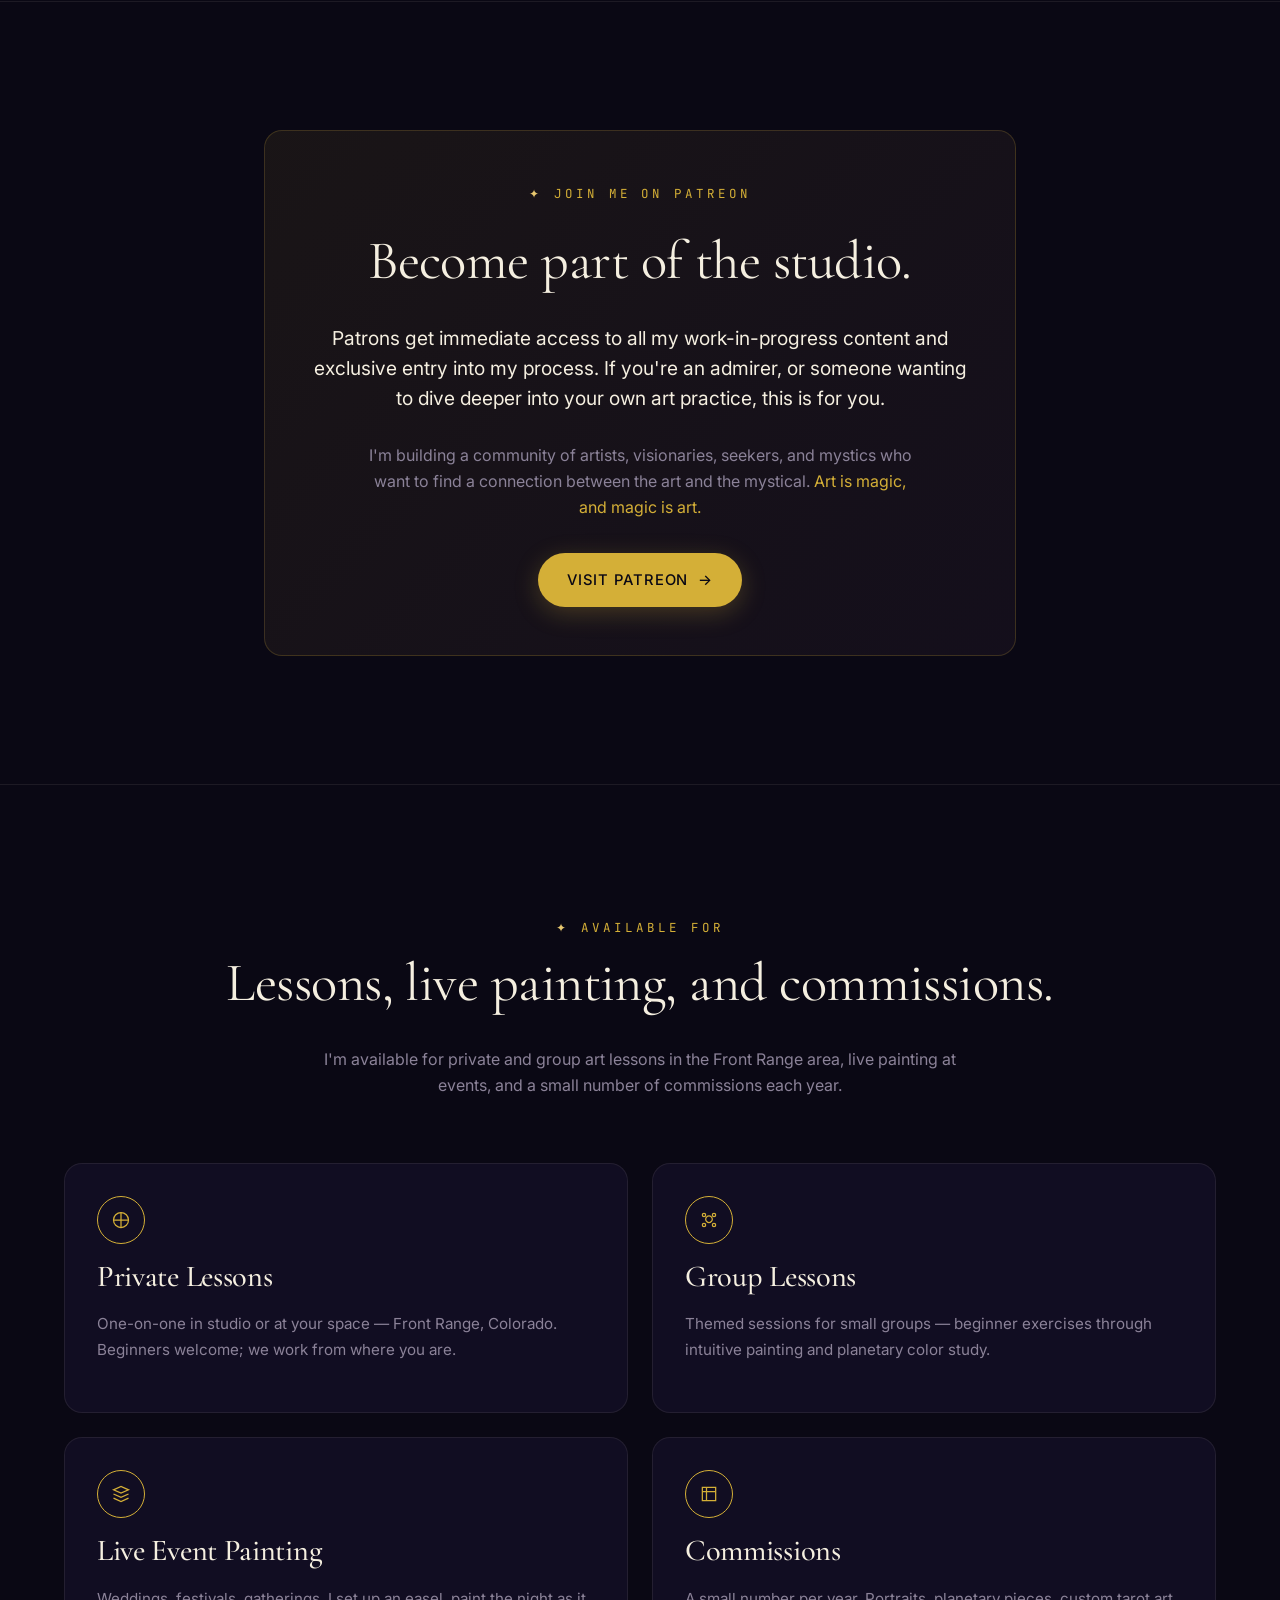
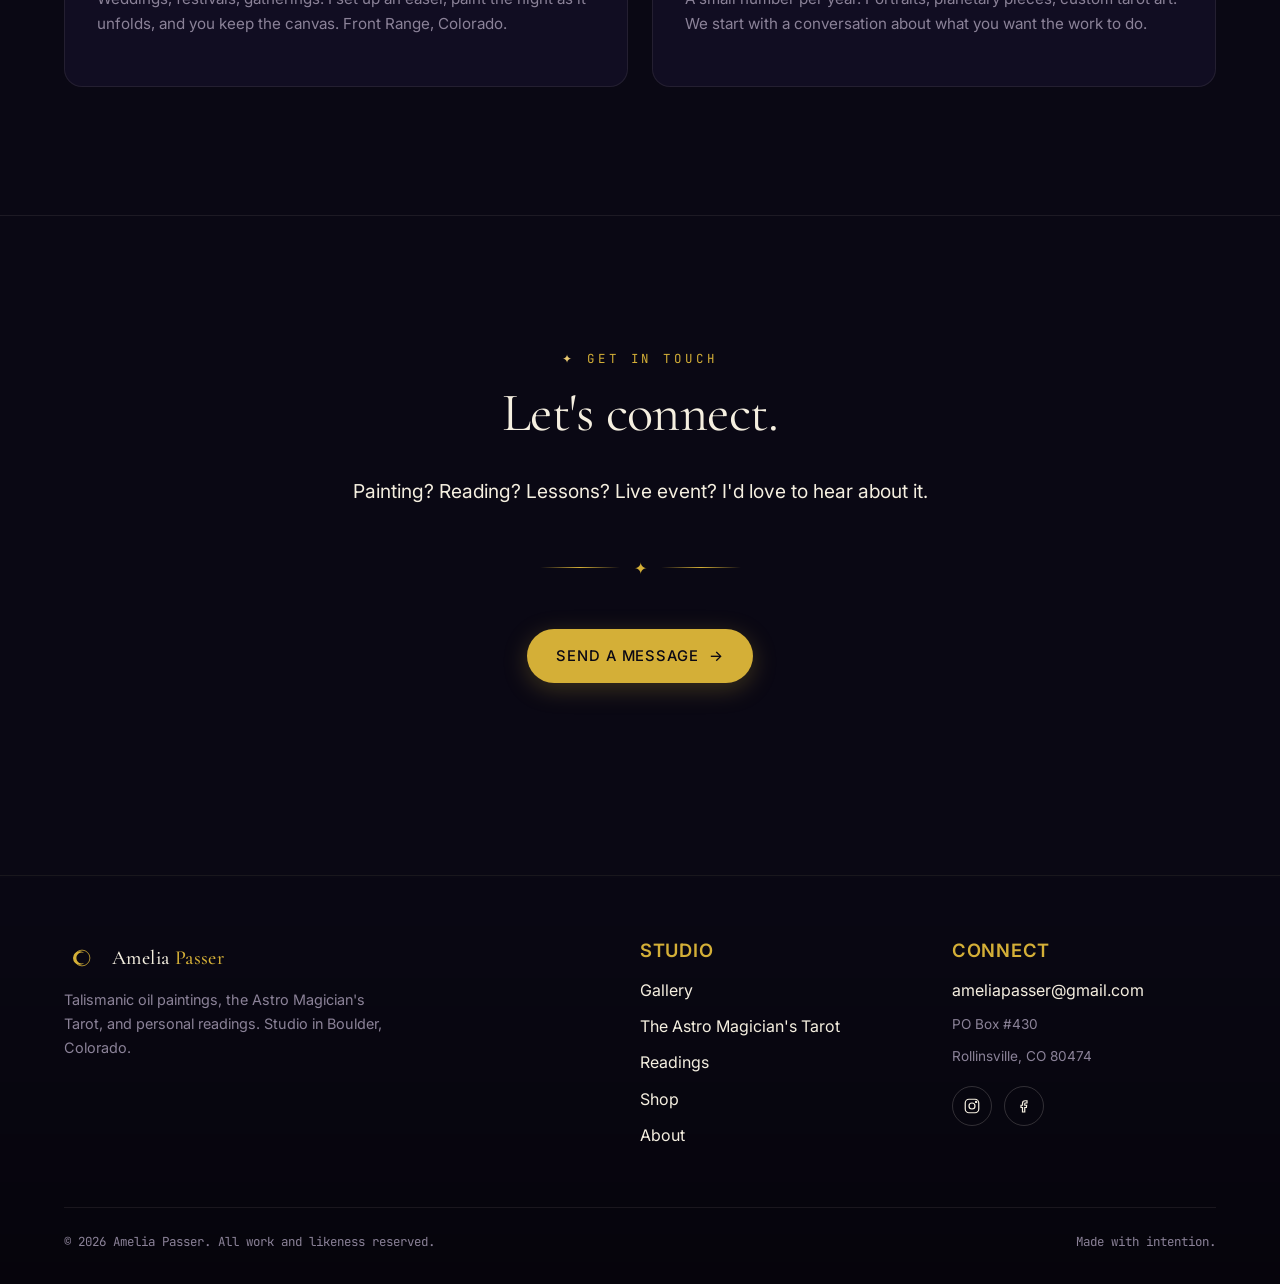
==== commit ef750167: "Big content pass from Amelia: events page, refined copy, real cards Wording: - Drop "where painting " ====
--- a/pages/about.html
+++ b/pages/about.html
@@ -4,7 +4,7 @@
 <meta charset="utf-8" />
 <meta name="viewport" content="width=device-width, initial-scale=1" />
 <title>About — Amelia Passer</title>
-<meta name="description" content="About Amelia Passer — painter, astrologer, and tarot reader based in Rollinsville, Colorado. Studio Arts and Religious Studies, CU-Boulder." />
+<meta name="description" content="About Amelia Passer — painter, astrologer, and tarot reader based in Boulder, Colorado. Studio Arts and Religious Studies, CU-Boulder." />
 <link rel="preconnect" href="https://fonts.googleapis.com" />
 <link rel="preconnect" href="https://fonts.gstatic.com" crossorigin />
 <link href="https://fonts.googleapis.com/css2?family=Cormorant+Garamond:ital,wght@0,400;0,500;1,400&family=Inter:wght@400;500;600&family=JetBrains+Mono:wght@400;500&display=swap" rel="stylesheet" />
@@ -62,6 +62,7 @@
       <a href="tarot.html">Tarot Deck</a>
       <a href="readings.html">Readings</a>
       <a href="shop.html">Shop</a>
+      <a href="events.html">Events</a>
       <a href="about.html">About</a>
     </nav>
   </div>
@@ -72,25 +73,22 @@
   <div class="container hero__inner">
     <div class="hero__content">
       <span class="eyebrow">About</span>
-      <h1>Hi — I'm Amelia.<br/><span class="signature">A painter on the wheel.</span></h1>
+      <h1>Hi, I'm Amelia.</h1>
       <p>
         Originally from Hattiesburg, Mississippi — I've made my home in
-        Colorado since 2012. I graduated from the University of Colorado-Boulder
-        with a degree in Studio Arts and Religious Studies, and I've spent
-        the years since working at the meeting place of the two.
-      </p>
-      <p>
-        My studio is now in Rollinsville, Colorado, where I make
-        talismanic oil paintings — works infused with herbalism,
-        alchemy, ceremonial magic, and electional astrology. When I'm not
-        painting, I'm usually studying one of those.
+        Boulder, Colorado since 2012. I graduated from CU-Boulder with a
+        degree in Studio Arts and Religious Studies, and I've spent the
+        years since working at the meeting place of the two: talismanic
+        oil paintings infused with herbalism, alchemy, ceremonial magic,
+        and electional astrology. When I'm not painting, I'm usually
+        studying one of those.
       </p>
       <div class="hero__cta">
         <a href="../index.html#contact" class="btn btn--primary">Get in Touch</a>
         <a href="readings.html" class="btn btn--ghost">Book a Reading</a>
       </div>
     </div>
-    <div class="hero__visual hero__visual--photo">
+    <div class="hero__visual hero__visual--natural">
       <img src="../assets/images/about/01.jpg" alt="Amelia Passer in front of one of her paintings" loading="eager" />
     </div>
   </div>
@@ -145,29 +143,41 @@
 <section class="section">
   <div class="container">
     <div class="feature feature--reverse">
-      <div class="feature__media reveal">
+      <div class="feature__media feature__media--natural reveal">
         <img src="../assets/images/about/02.jpg" alt="Amelia Passer — additional studio portrait" loading="lazy" />
       </div>
       <div class="reveal">
         <span class="eyebrow">Bio</span>
         <h2>The longer story.</h2>
         <p>
-          I grew up in Hattiesburg, Mississippi and moved to the Boulder,
-          Colorado area in 2012 for school. I graduated from
-          CU-Boulder with a double degree in Studio Arts and Religious
-          Studies — and that double-major has been the spine of everything
-          I've done since.
+          I grew up in Hattiesburg, Mississippi and moved to Boulder,
+          Colorado in 2012 for school. I graduated from CU-Boulder with a
+          double degree in Studio Arts and Religious Studies — and that
+          double-major has been the spine of everything I've done since.
         </p>
         <p>
-          I now live and work in Rollinsville, Colorado. When I'm not making
-          art, I spend most of my time studying and delving into other
-          interests — herbalism, alchemy, spirituality, astrology, and the
-          occult sciences. Combining all of these, I describe my work as
-          <em class="gold">narrative art</em> — aiming to tell a story
-          through each painting.
-        </p>
-      </div>
-    </div>
+          When I'm not making art, I spend most of my time studying and
+          delving into other interests — herbalism, alchemy, spirituality,
+          astrology, and the occult sciences. Combining all of these, I
+          describe my work as <em class="gold">narrative art</em> — aiming
+          to tell a story through each painting.
+        </p>
+      </div>
+    </div>
+  </div>
+</section>
+
+<!-- ============ PRESS / INTERVIEWS ============ -->
+<section class="section">
+  <div class="container container--narrow text-center">
+    <span class="eyebrow reveal">Press &amp; Interviews</span>
+    <h2 class="reveal">Conversations about the work.</h2>
+    <p class="lede reveal">
+      Past interviews and features — podcasts, guest essays, and
+      conversations about the studio practice.
+    </p>
+    <div class="divider reveal" aria-hidden="true">✦</div>
+    <a href="https://linktr.ee/ameliapasser" target="_blank" rel="noopener" class="btn btn--ghost reveal">Browse Interviews <span class="arrow">→</span></a>
   </div>
 </section>
 
@@ -272,7 +282,7 @@
           <span class="brand__name">Amelia <span>Passer</span></span>
         </a>
         <p class="muted" style="font-size:0.9rem; max-width:38ch; margin-top:12px;">
-          Talismanic oil paintings, the Astro Magician's Tarot, and personal readings. Studio in Rollinsville, Colorado.
+          Talismanic oil paintings, the Astro Magician's Tarot, and personal readings. Studio in Boulder, Colorado.
         </p>
       </div>
       <div>
--- a/assets/styles.css
+++ b/assets/styles.css
@@ -395,6 +395,25 @@
   pointer-events: none;
   background: linear-gradient(180deg, transparent 60%, rgba(10, 8, 20, 0.4));
 }
+
+/* Natural-aspect variant — for portraits where we don't want to force-crop. */
+.hero__visual--natural,
+.feature__media--natural {
+  aspect-ratio: auto;
+  border-radius: var(--r-lg);
+  overflow: hidden;
+  box-shadow: var(--shadow-soft);
+  display: block;
+}
+.hero__visual--natural img,
+.feature__media--natural img {
+  width: 100%;
+  height: auto;
+  display: block;
+  object-fit: contain;
+}
+.hero__visual--natural { max-width: 460px; margin-left: auto; }
+@media (max-width: 880px) { .hero__visual--natural { max-width: 100%; margin: 0 auto; } }
 @media (max-width: 880px) {
   .hero__inner { grid-template-columns: 1fr; gap: 48px; }
   .hero { min-height: auto; padding: 48px 0; }
@@ -437,6 +456,21 @@
 .grid--3 { grid-template-columns: repeat(3, 1fr); }
 .grid--2 { grid-template-columns: repeat(2, 1fr); }
 .grid--gallery { grid-template-columns: repeat(auto-fill, minmax(260px, 1fr)); gap: 20px; }
+
+/* Studio-works variant: smaller cells, natural aspect ratio (no forced crop). */
+.grid--studio { grid-template-columns: repeat(auto-fill, minmax(200px, 1fr)); gap: 16px; }
+.grid--studio .card__media {
+  aspect-ratio: auto;
+  height: auto;
+  background: var(--bg-2);
+}
+.grid--studio .card__media img {
+  width: 100%;
+  height: auto;
+  object-fit: contain;
+  display: block;
+}
+.grid--studio .card { transition: transform 0.3s ease, border-color 0.3s ease; }
 @media (max-width: 880px) {
   .grid--3, .grid--2 { grid-template-columns: 1fr; }
 }
@@ -727,3 +761,200 @@
   border-radius: 999px;
   margin-top: 16px;
 }
+
+/* ---------- Major Arcana grid (tarot page) ---------- */
+.arcana-grid {
+  border-radius: var(--r-lg);
+  overflow: hidden;
+  box-shadow: var(--shadow-soft);
+  background: var(--bg-2);
+  max-width: 920px;
+  margin: 0 auto;
+}
+.arcana-grid img { width: 100%; height: auto; display: block; }
+
+/* ---------- Events page ---------- */
+.event-hero {
+  position: relative;
+  padding: 96px 0 32px;
+  min-height: auto;
+}
+.event-meta {
+  display: grid;
+  grid-template-columns: repeat(auto-fit, minmax(200px, 1fr));
+  gap: 24px;
+  max-width: 920px;
+  margin: 48px auto 0;
+}
+.event-meta__item {
+  text-align: center;
+  padding: 20px;
+  border-left: 1px solid var(--hairline);
+  border-right: 1px solid var(--hairline);
+}
+.event-meta__item:not(:last-child) { border-right: 0; }
+@media (max-width: 720px) {
+  .event-meta__item { border: 0; border-bottom: 1px solid var(--hairline); padding-bottom: 24px; }
+  .event-meta__item:last-child { border-bottom: 0; }
+}
+.event-meta__label {
+  font-family: var(--font-mono);
+  font-size: 0.72rem;
+  letter-spacing: 0.18em;
+  text-transform: uppercase;
+  color: var(--gold);
+  margin-bottom: 8px;
+}
+.event-meta__value {
+  font-family: var(--font-display);
+  font-size: 1.4rem;
+  color: var(--ink-0);
+  line-height: 1.2;
+}
+.event-meta__sub {
+  font-family: var(--font-mono);
+  font-size: 0.78rem;
+  color: var(--ink-2);
+  margin-top: 4px;
+}
+
+.tickets {
+  display: grid;
+  grid-template-columns: 1fr 1fr;
+  gap: 32px;
+  max-width: 1000px;
+  margin: 0 auto;
+}
+@media (max-width: 720px) { .tickets { grid-template-columns: 1fr; } }
+.ticket {
+  background: var(--bg-1);
+  border: 1px solid var(--hairline);
+  border-radius: var(--r-lg);
+  padding: 40px 32px;
+  display: flex;
+  flex-direction: column;
+  gap: 14px;
+  position: relative;
+  transition: border-color 0.3s ease, transform 0.3s ease;
+}
+.ticket:hover { border-color: var(--gold); transform: translateY(-4px); }
+.ticket--featured {
+  background: linear-gradient(180deg, rgba(212, 175, 55, 0.1), var(--bg-1));
+  border-color: rgba(212, 175, 55, 0.5);
+}
+.ticket--featured::before {
+  content: "Limited";
+  position: absolute;
+  top: -12px;
+  left: 32px;
+  background: var(--gold);
+  color: var(--bg-0);
+  padding: 4px 14px;
+  border-radius: 999px;
+  font-family: var(--font-mono);
+  font-size: 0.7rem;
+  letter-spacing: 0.18em;
+  text-transform: uppercase;
+}
+.ticket__tier {
+  font-family: var(--font-mono);
+  font-size: 0.78rem;
+  letter-spacing: 0.18em;
+  text-transform: uppercase;
+  color: var(--gold);
+}
+.ticket__name {
+  font-family: var(--font-display);
+  font-size: 2rem;
+  margin: 0;
+  line-height: 1.1;
+}
+.ticket__price {
+  font-family: var(--font-display);
+  color: var(--gold);
+  font-size: 2.4rem;
+  font-weight: 500;
+  line-height: 1;
+}
+.ticket__price small {
+  font-family: var(--font-mono);
+  font-size: 0.78rem;
+  letter-spacing: 0.12em;
+  color: var(--ink-2);
+  display: block;
+  margin-top: 4px;
+}
+.ticket__includes {
+  margin-top: 8px;
+  padding: 0;
+  list-style: none;
+}
+.ticket__includes li {
+  padding: 8px 0;
+  border-bottom: 1px solid var(--hairline);
+  color: var(--ink-1);
+  font-size: 0.95rem;
+  display: flex;
+  align-items: flex-start;
+  gap: 12px;
+}
+.ticket__includes li::before {
+  content: "✦";
+  color: var(--gold);
+  flex-shrink: 0;
+}
+.ticket__includes li:last-child { border-bottom: 0; }
+.ticket__cta {
+  margin-top: auto;
+  padding-top: 16px;
+}
+.ticket__cta .btn { width: 100%; justify-content: center; }
+
+.auction-card {
+  background: linear-gradient(135deg, rgba(212, 175, 55, 0.06), rgba(184, 127, 158, 0.04));
+  border: 1px solid rgba(212, 175, 55, 0.2);
+  border-radius: var(--r-lg);
+  padding: 48px;
+  text-align: center;
+}
+@media (max-width: 720px) { .auction-card { padding: 32px 24px; } }
+
+/* ---------- Minor Arcana — coming-soon section ---------- */
+.coming-soon {
+  display: grid;
+  grid-template-columns: repeat(auto-fit, minmax(220px, 1fr));
+  gap: 20px;
+  max-width: 1000px;
+  margin: 0 auto;
+}
+.coming-soon__item {
+  background: var(--bg-1);
+  border: 1px dashed var(--hairline-strong);
+  border-radius: var(--r-lg);
+  padding: 28px 24px;
+  text-align: center;
+}
+.coming-soon__symbol {
+  font-size: 2rem;
+  color: var(--gold);
+  margin-bottom: 8px;
+  font-family: var(--font-display);
+}
+.coming-soon__title {
+  font-family: var(--font-display);
+  font-size: 1.35rem;
+  margin: 0 0 4px;
+}
+.coming-soon__sub {
+  font-family: var(--font-mono);
+  font-size: 0.72rem;
+  letter-spacing: 0.16em;
+  text-transform: uppercase;
+  color: var(--ink-2);
+  margin-bottom: 12px;
+}
+.coming-soon__desc {
+  font-size: 0.92rem;
+  color: var(--ink-2);
+  line-height: 1.5;
+}
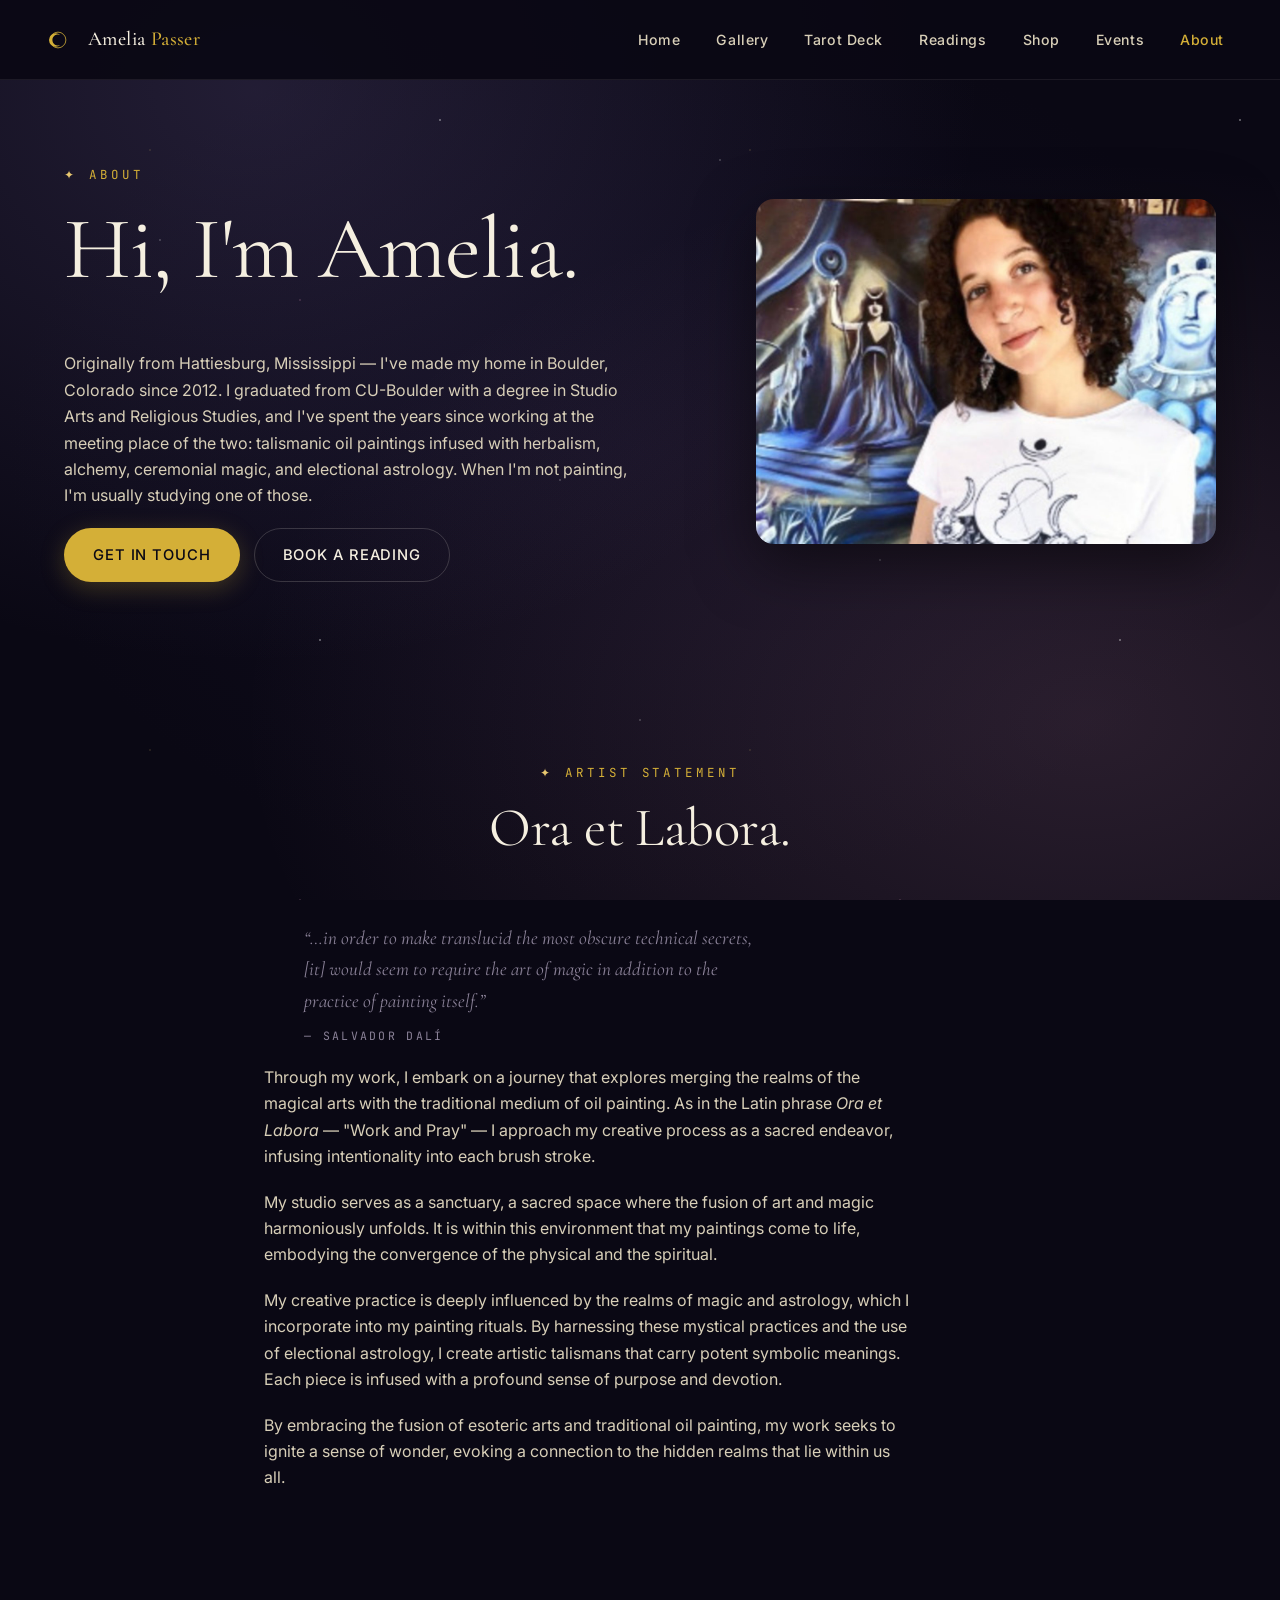
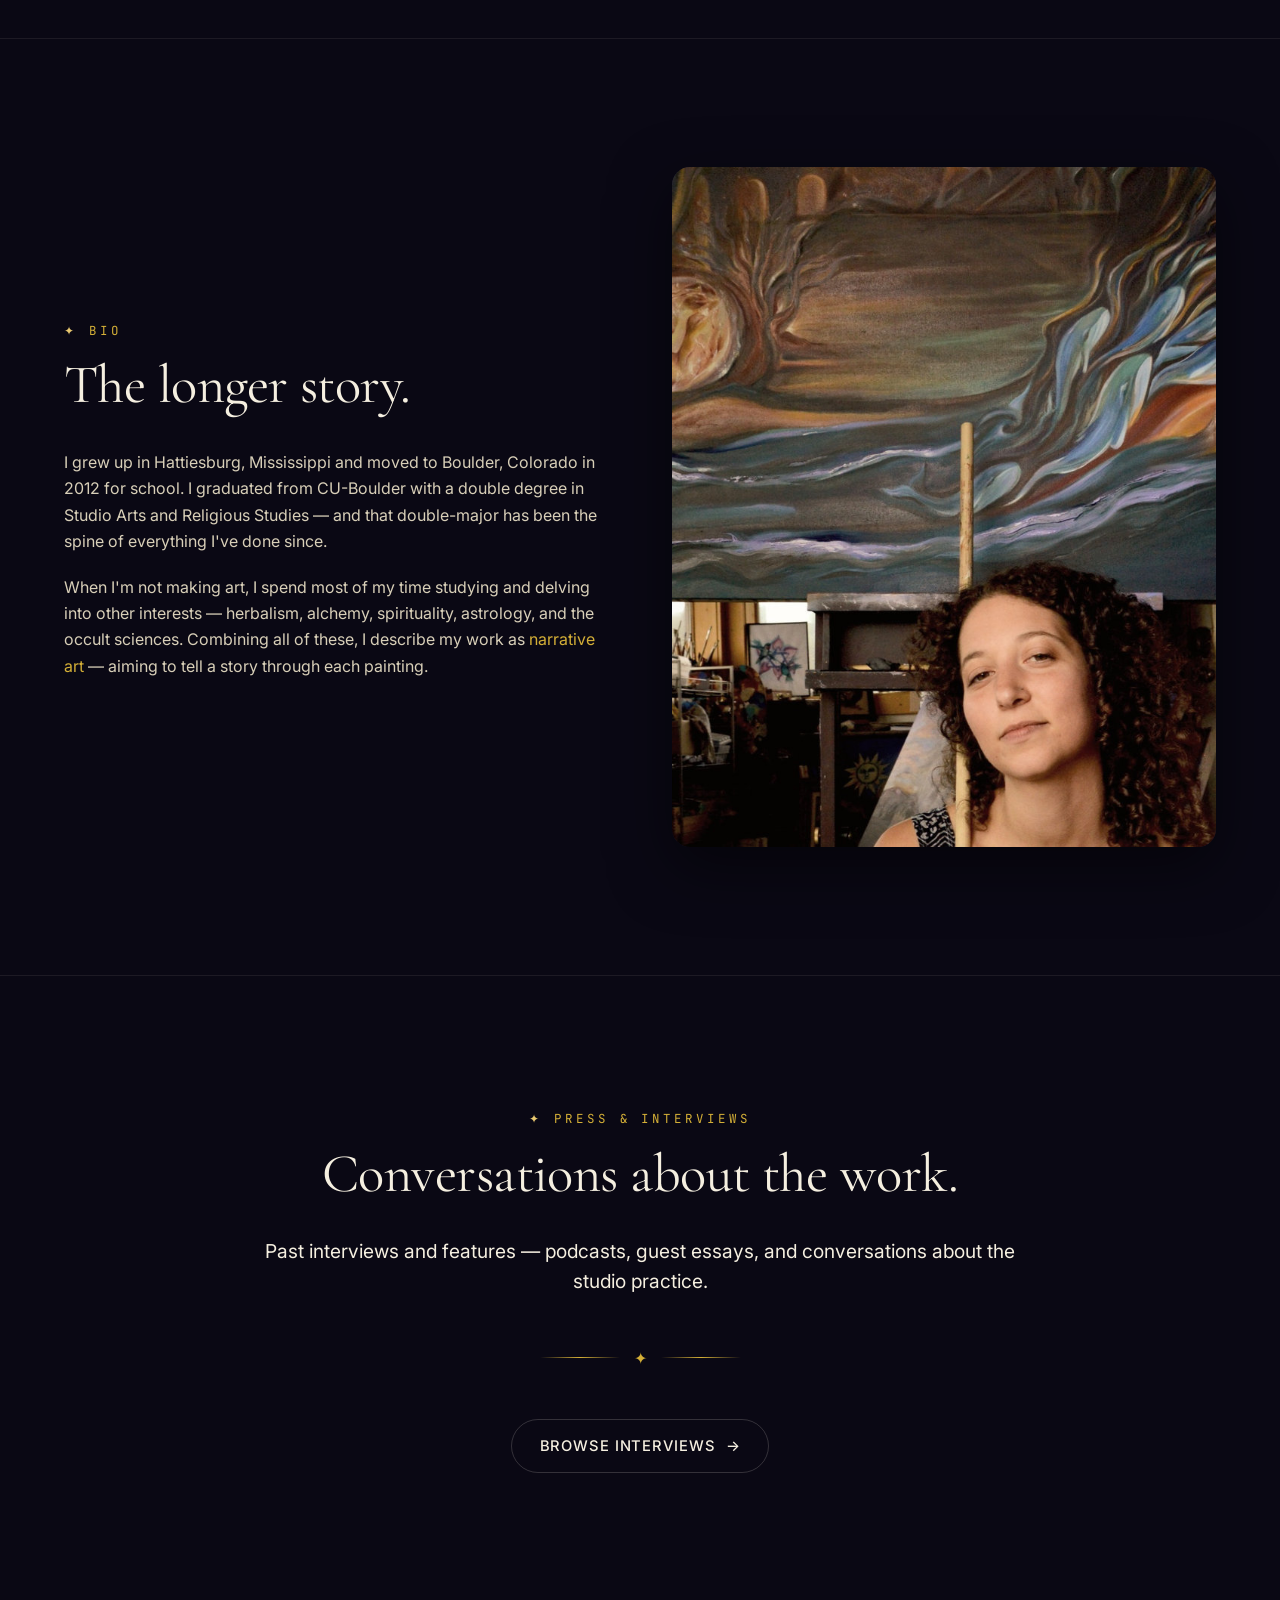
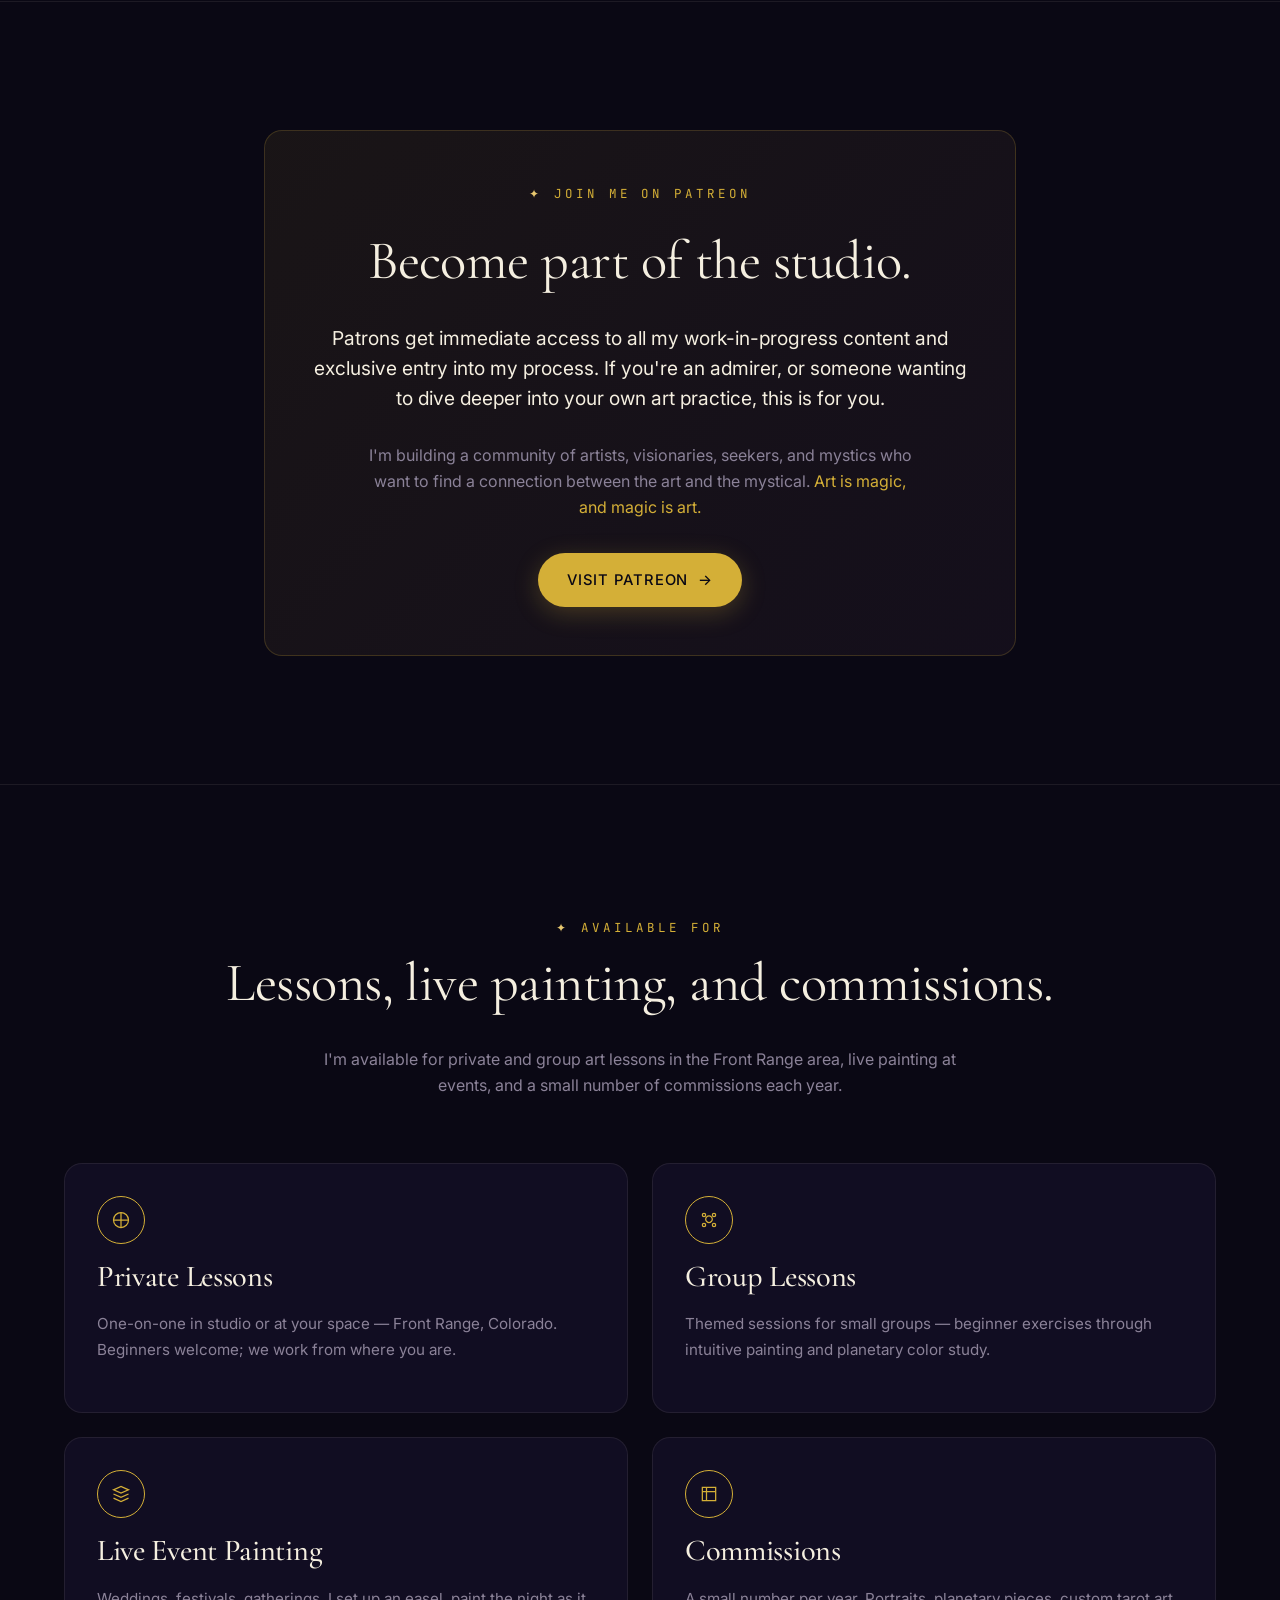
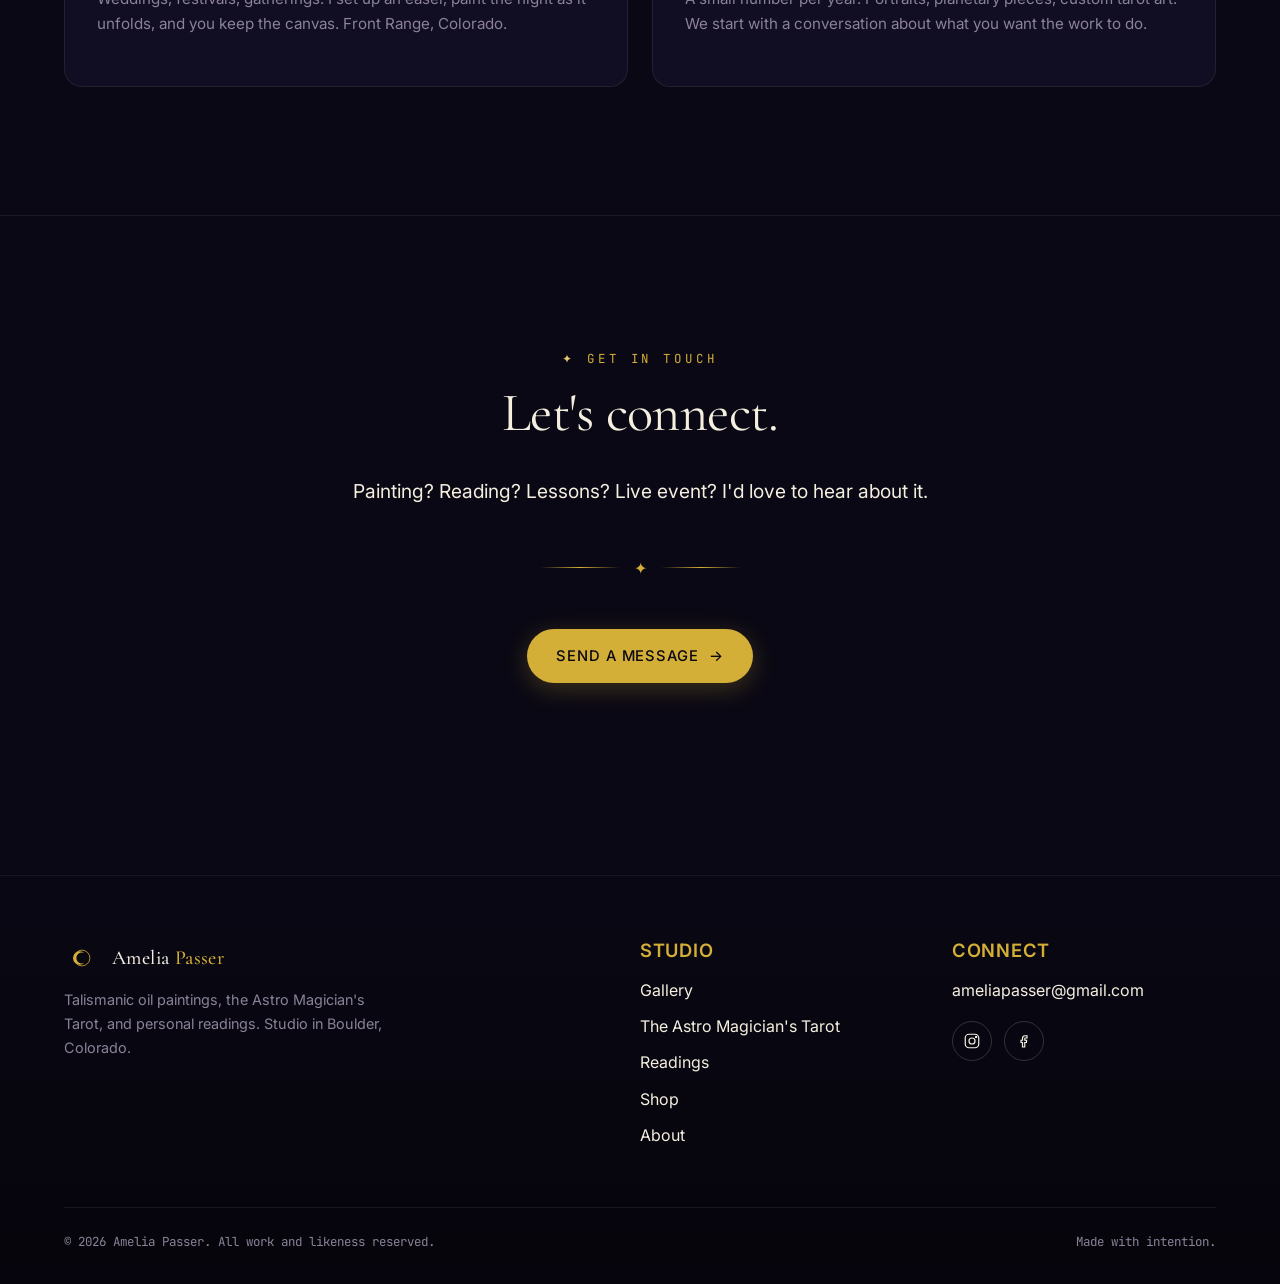
==== commit 69084a8c: "Minor Arcana paintings, tarot video, event ticket fixes, address removal Minor Arcana / Elemental Cy" ====
--- a/pages/about.html
+++ b/pages/about.html
@@ -299,8 +299,6 @@
         <h4>Connect</h4>
         <ul>
           <li><a href="mailto:ameliapasser@gmail.com">ameliapasser@gmail.com</a></li>
-          <li class="muted" style="font-size:0.85rem;">PO Box #430</li>
-          <li class="muted" style="font-size:0.85rem;">Rollinsville, CO 80474</li>
         </ul>
         <div class="socials" style="margin-top:18px;">
           <a href="https://www.instagram.com/ameliapasser" target="_blank" rel="noopener" aria-label="Instagram">
--- a/assets/styles.css
+++ b/assets/styles.css
@@ -773,6 +773,22 @@
 }
 .arcana-grid img { width: 100%; height: auto; display: block; }
 
+/* ---------- Embedded video ---------- */
+.video-frame {
+  border-radius: var(--r-lg);
+  overflow: hidden;
+  box-shadow: var(--shadow-soft);
+  background: #000;
+  max-width: 920px;
+  margin: 0 auto;
+  position: relative;
+}
+.video-frame video {
+  width: 100%;
+  height: auto;
+  display: block;
+}
+
 /* ---------- Events page ---------- */
 .event-hero {
   position: relative;
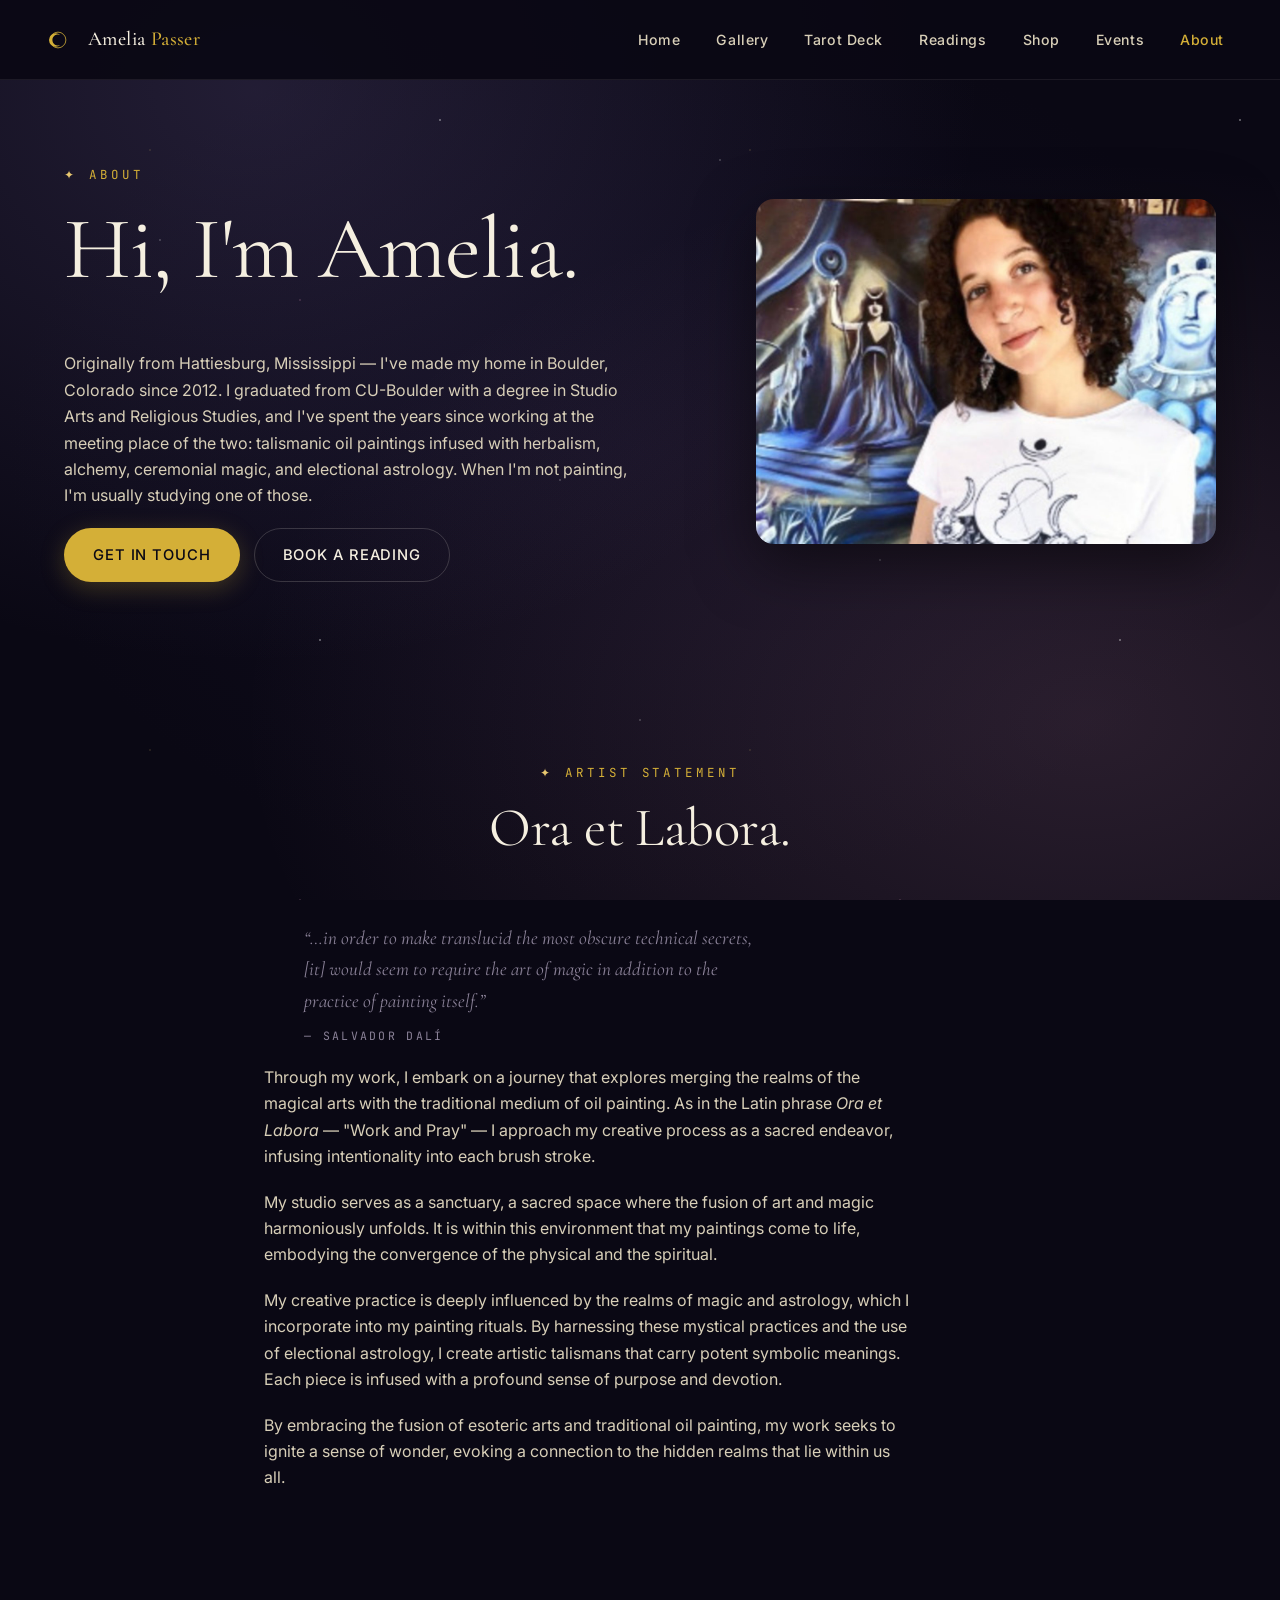
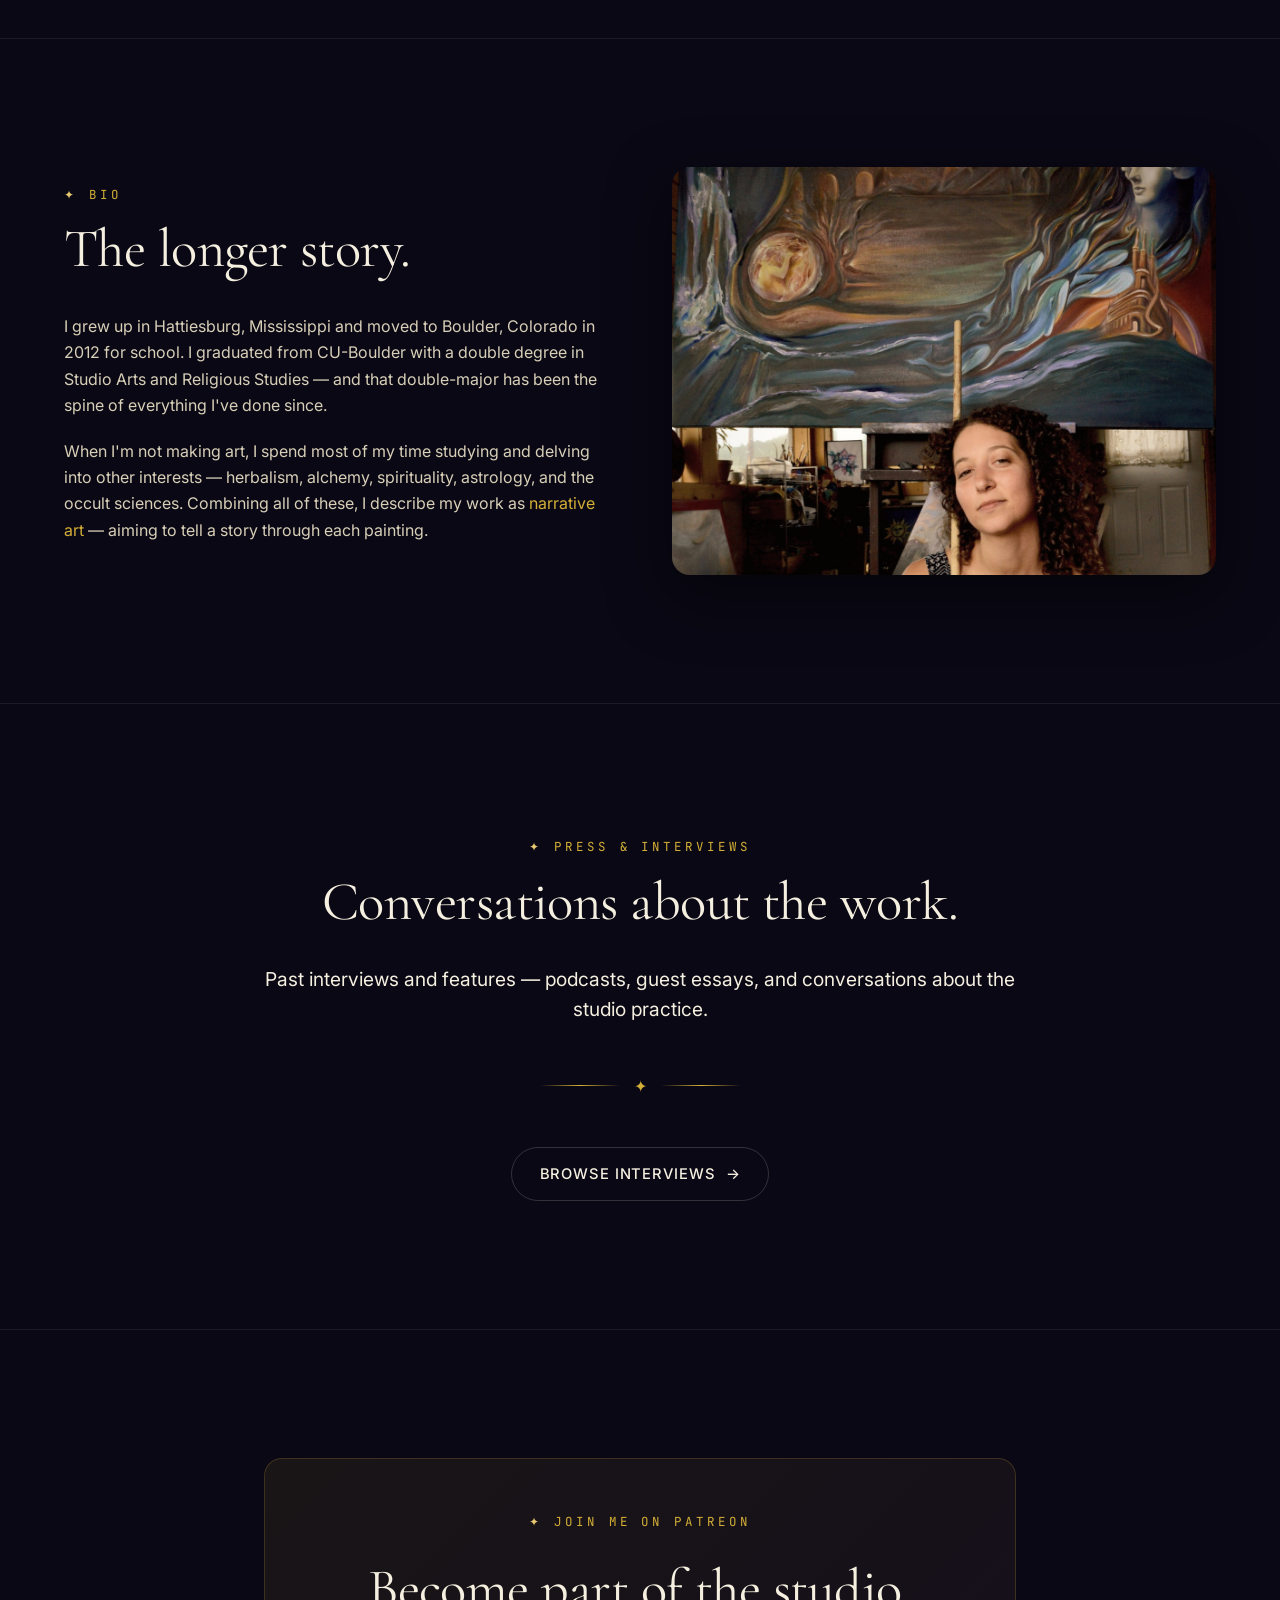
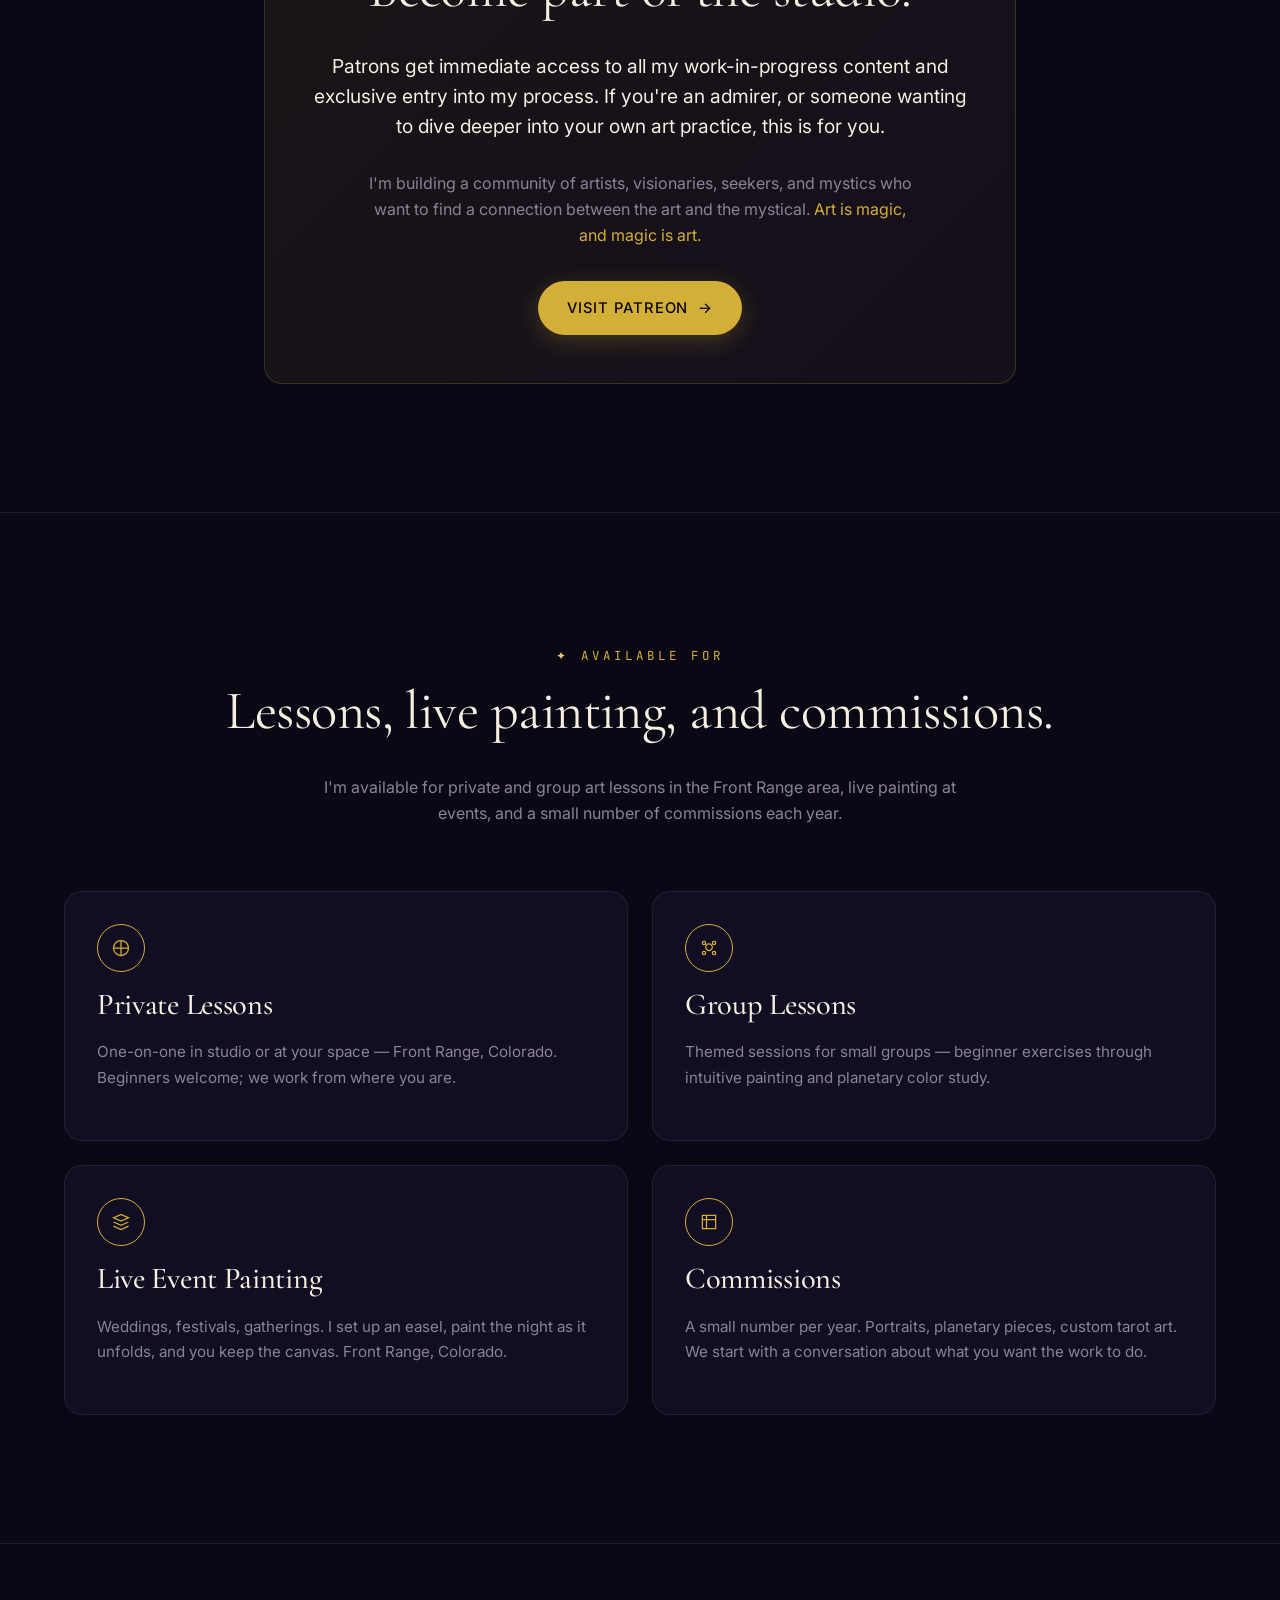
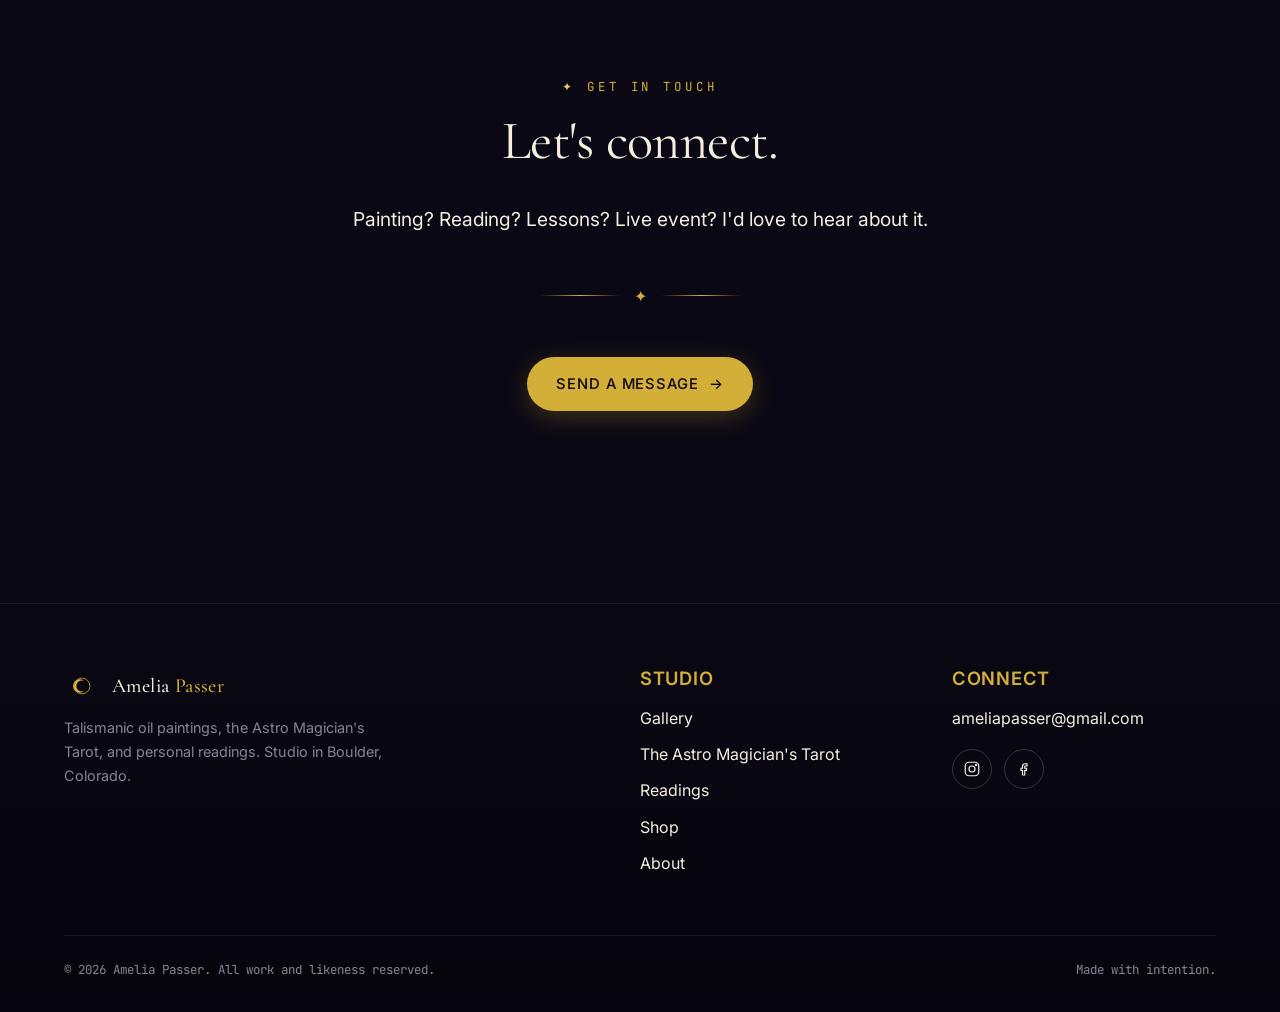
==== commit d95e6136: "Add favicon to all subpages Was only declared on index.html — every other page (gallery, tarot, read" ====
--- a/pages/about.html
+++ b/pages/about.html
@@ -41,6 +41,7 @@
   }
   @media (max-width: 720px) { .patreon-card { padding: 32px 24px; } }
 </style>
+<link rel="icon" href='data:image/svg+xml;utf8,<svg xmlns="http://www.w3.org/2000/svg" viewBox="0 0 64 64"><circle cx="32" cy="32" r="28" fill="%230a0814"/><circle cx="32" cy="32" r="14" fill="none" stroke="%23d4af37" stroke-width="2"/><path d="M32 4v8M32 52v8M4 32h8M52 32h8" stroke="%23d4af37" stroke-width="2" stroke-linecap="round"/></svg>' />
 </head>
 <body>
 
--- a/assets/styles.css
+++ b/assets/styles.css
@@ -396,24 +396,31 @@
   background: linear-gradient(180deg, transparent 60%, rgba(10, 8, 20, 0.4));
 }
 
-/* Natural-aspect variant — for portraits where we don't want to force-crop. */
-.hero__visual--natural,
-.feature__media--natural {
+/* Natural-aspect variant — for portraits where we don't want to force-crop.
+   Uses double-class selectors to win specificity against the base
+   .feature__media rules defined later in the file. */
+.hero__visual.hero__visual--natural,
+.feature__media.feature__media--natural {
   aspect-ratio: auto;
+  height: auto;
   border-radius: var(--r-lg);
   overflow: hidden;
   box-shadow: var(--shadow-soft);
   display: block;
-}
-.hero__visual--natural img,
-.feature__media--natural img {
+  background: transparent;
+}
+.hero__visual.hero__visual--natural img,
+.feature__media.feature__media--natural img {
   width: 100%;
   height: auto;
   display: block;
   object-fit: contain;
 }
-.hero__visual--natural { max-width: 460px; margin-left: auto; }
-@media (max-width: 880px) { .hero__visual--natural { max-width: 100%; margin: 0 auto; } }
+.hero__visual.hero__visual--natural { max-width: 460px; margin-left: auto; }
+@media (max-width: 880px) {
+  .hero__visual.hero__visual--natural { max-width: 100%; margin: 0 auto; }
+  .feature__media.feature__media--natural { max-width: 100%; aspect-ratio: auto; }
+}
 @media (max-width: 880px) {
   .hero__inner { grid-template-columns: 1fr; gap: 48px; }
   .hero { min-height: auto; padding: 48px 0; }
@@ -687,11 +694,22 @@
 }
 .lightbox__close:hover { border-color: var(--gold); color: var(--gold); }
 .lightbox__content {
-  max-width: 80vw;
-  max-height: 80vh;
+  max-width: 90vw;
+  max-height: 85vh;
   border-radius: var(--r-lg);
   overflow: hidden;
   box-shadow: 0 30px 80px rgba(0,0,0,0.8);
+  display: flex;
+  align-items: center;
+  justify-content: center;
+}
+.lightbox__content img,
+.lightbox__content svg {
+  max-width: 90vw;
+  max-height: 85vh;
+  width: auto;
+  height: auto;
+  display: block;
 }
 .lightbox__caption {
   margin-top: 16px;
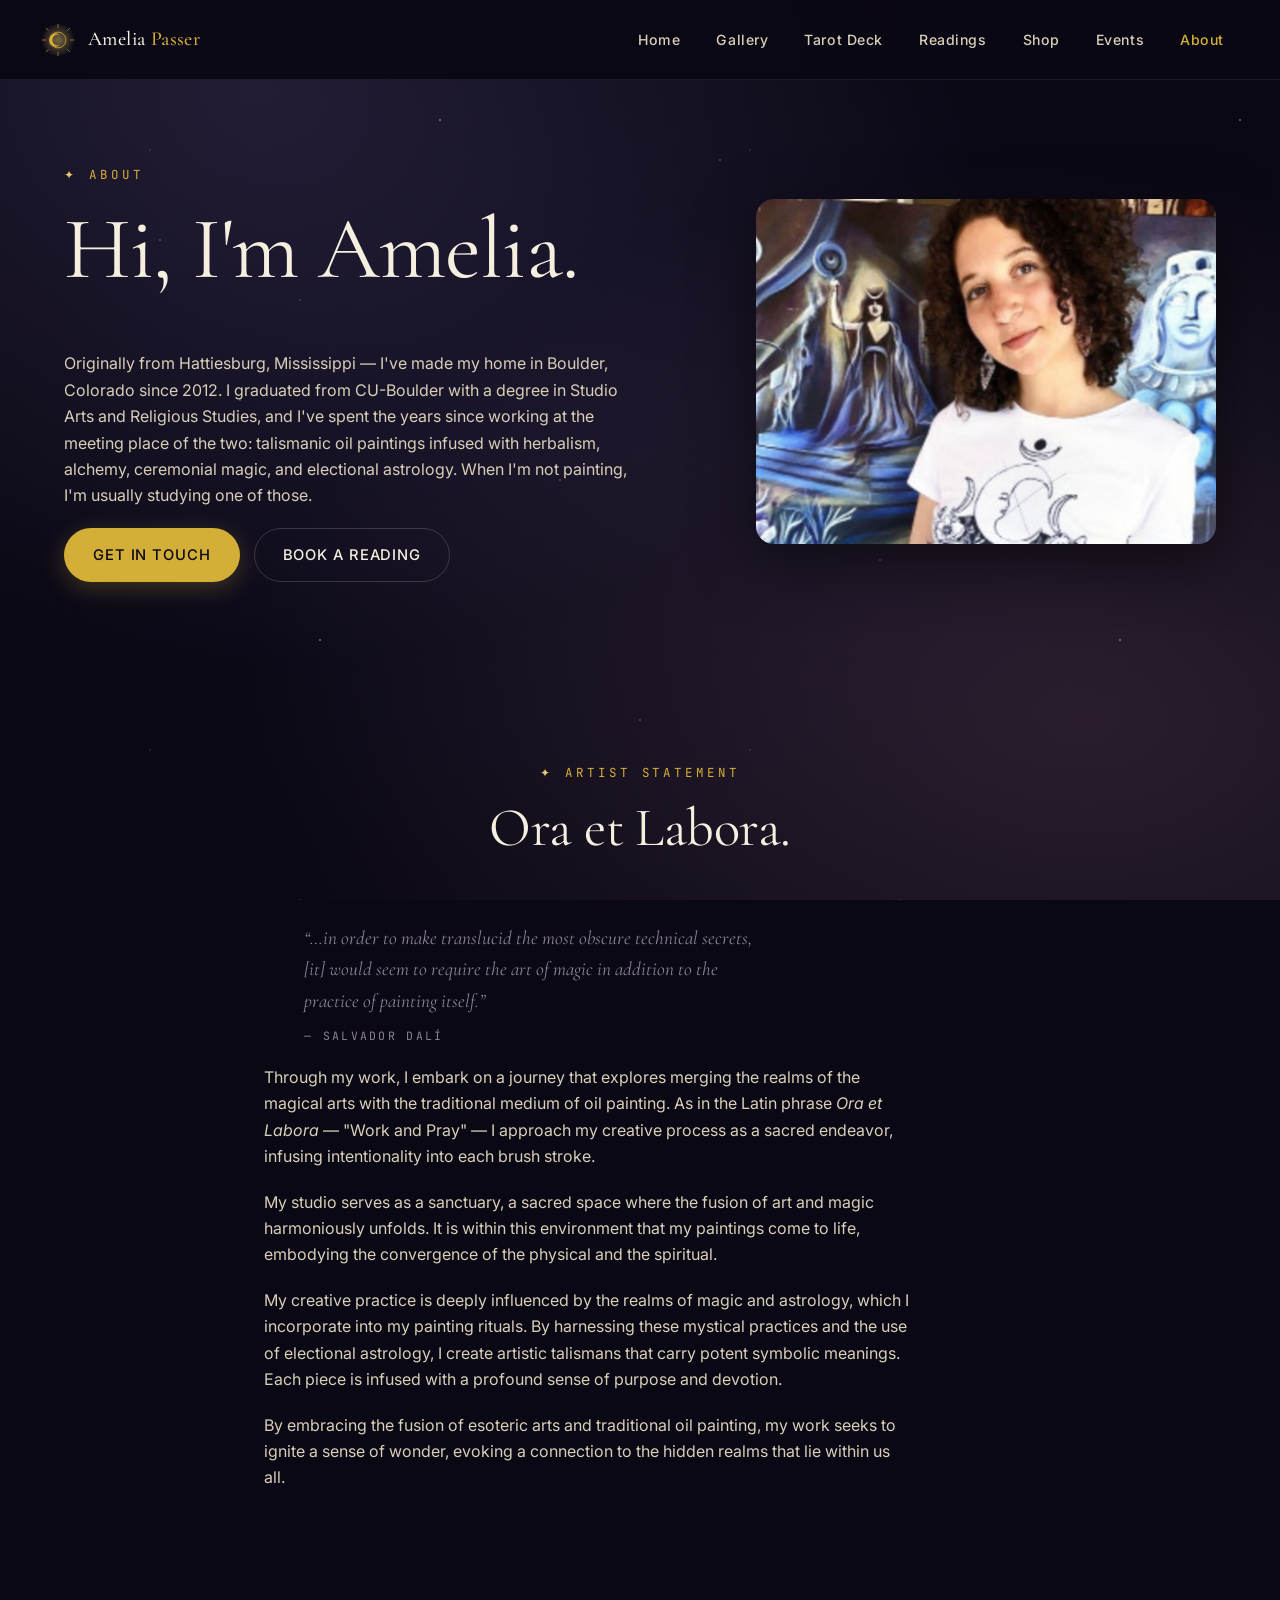
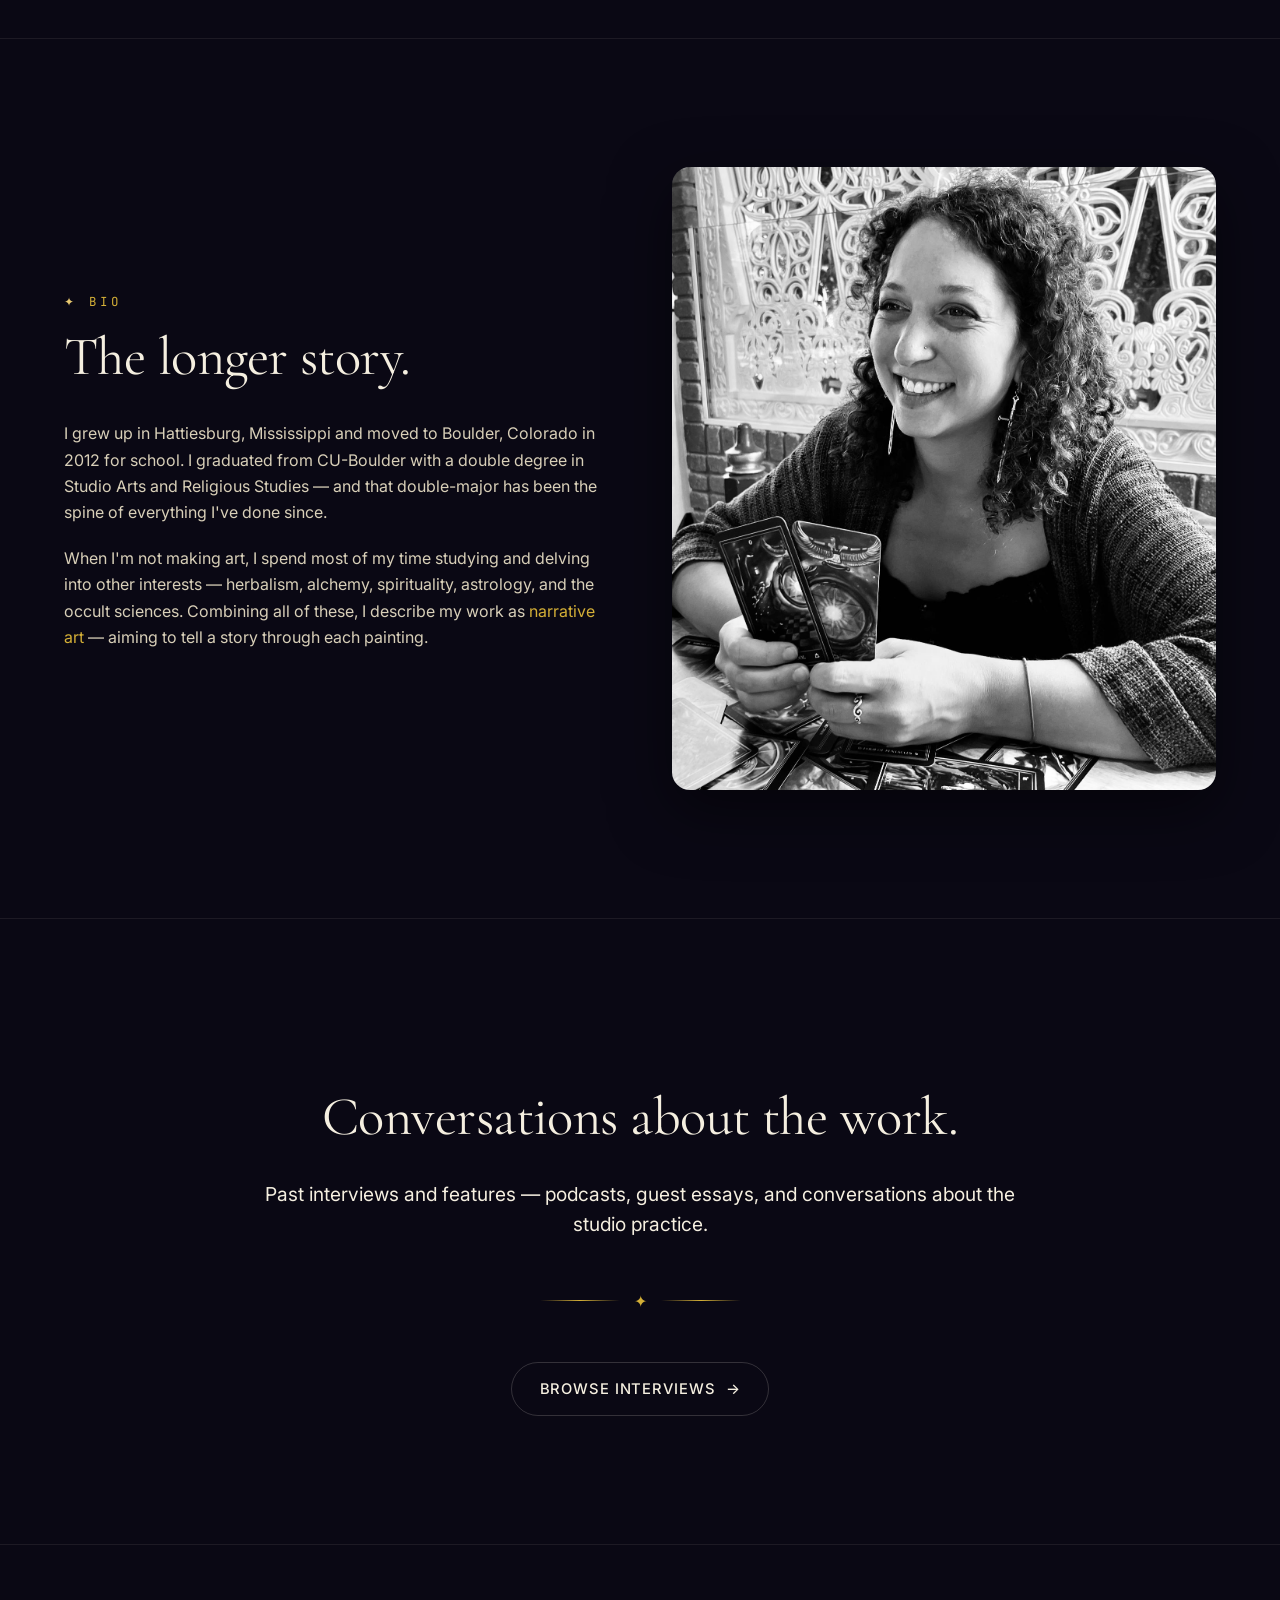
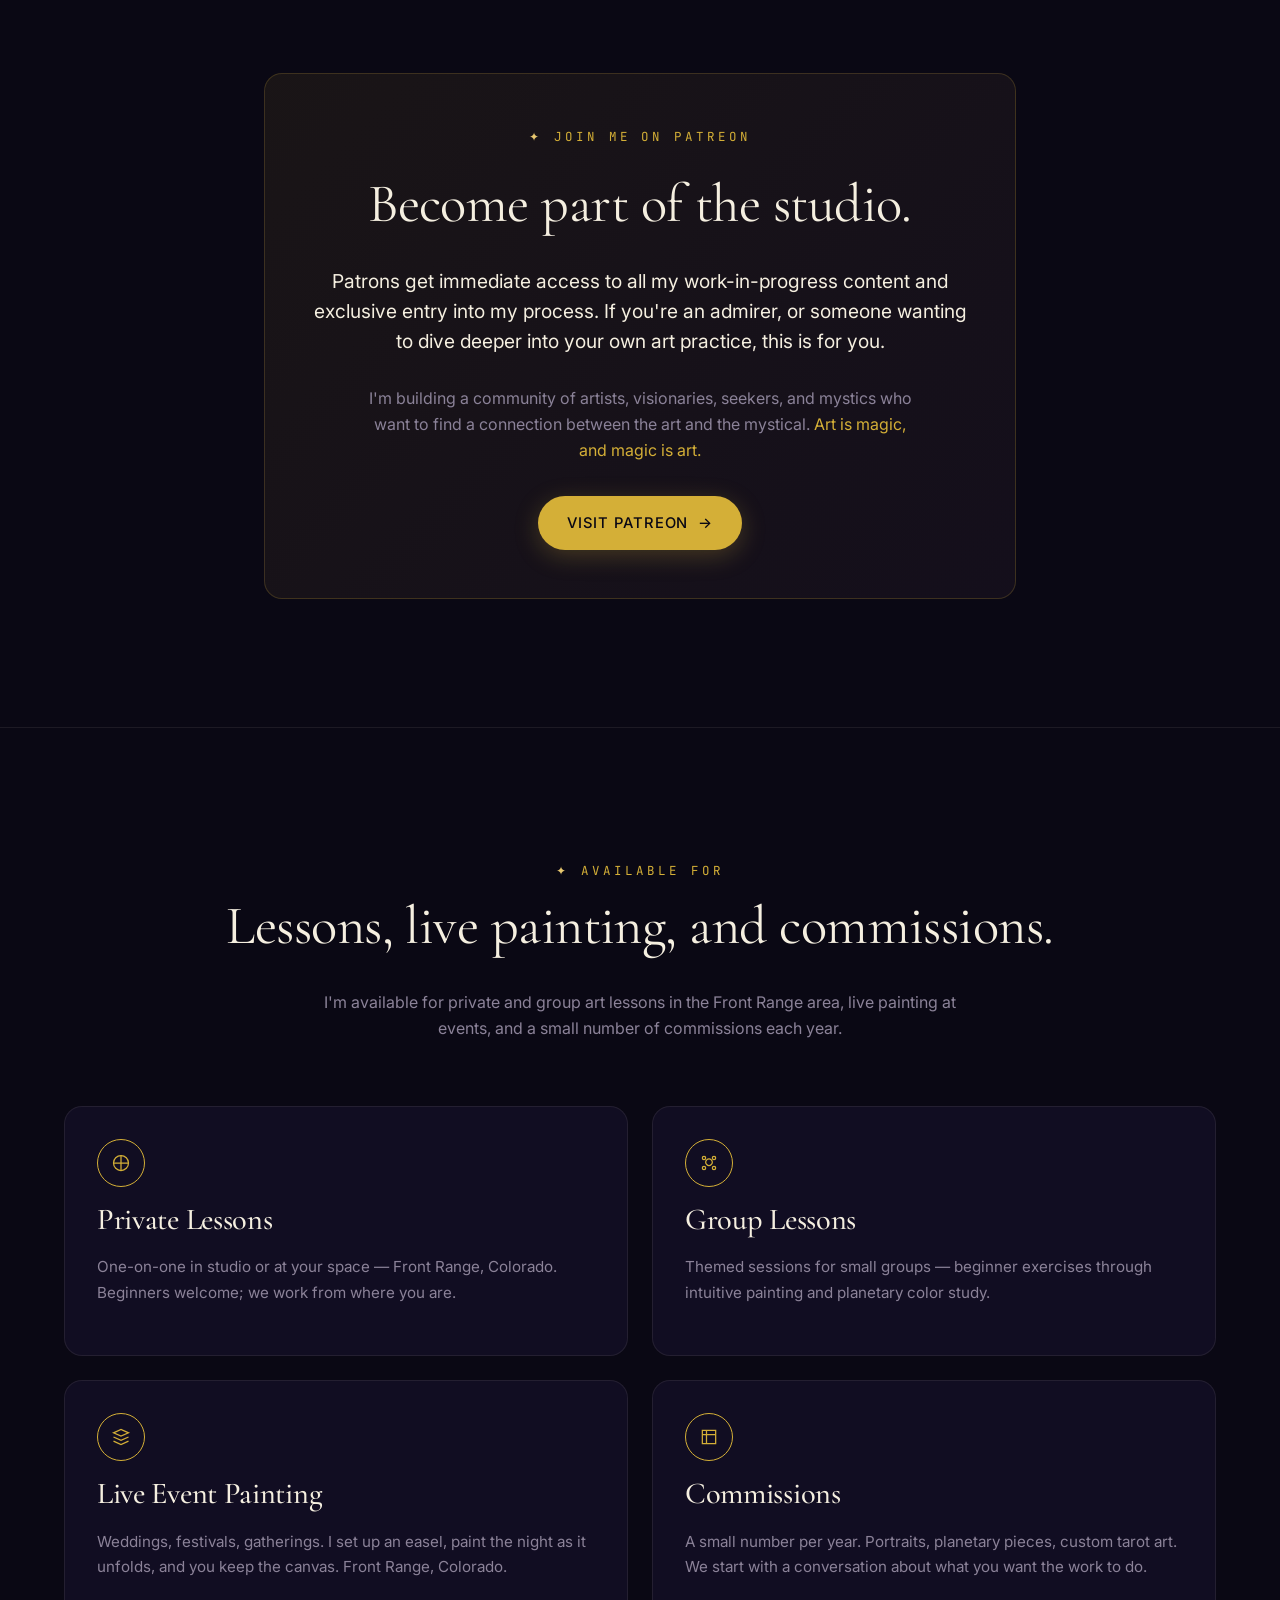
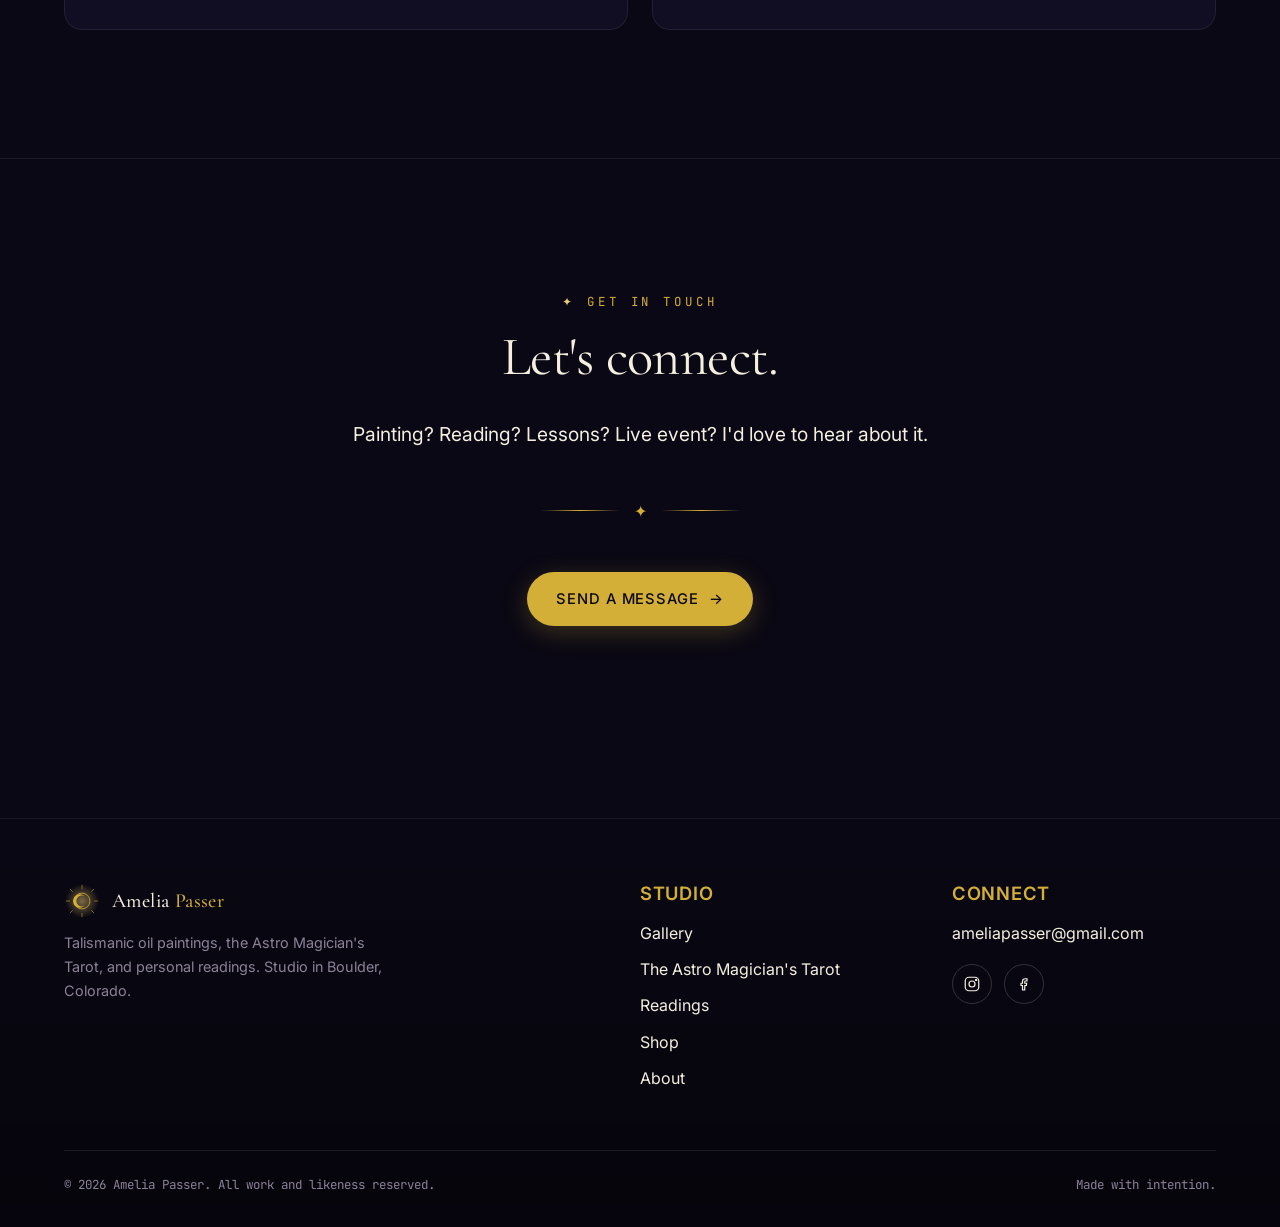
==== commit 266fd006: "Sync brand mark + new About photo About page: - Replace "longer story" portrait with new B&W shot of" ====
--- a/pages/about.html
+++ b/pages/about.html
@@ -51,8 +51,21 @@
   <div class="container site-header__inner">
     <a href="../index.html" class="brand">
       <svg class="brand__mark" viewBox="0 0 64 64" aria-hidden="true">
+        <defs>
+          <radialGradient id="brand-glow" cx="50%" cy="50%" r="50%">
+            <stop offset="0%" stop-color="#e8c870" stop-opacity="0.5"/>
+            <stop offset="100%" stop-color="#e8c870" stop-opacity="0"/>
+          </radialGradient>
+        </defs>
+        <circle cx="32" cy="32" r="30" fill="url(#brand-glow)"/>
         <circle cx="32" cy="32" r="14" fill="none" stroke="#d4af37" stroke-width="1.4"/>
         <path d="M22 32a10 10 0 0 0 14 9 12 12 0 1 1 0-18 10 10 0 0 0-14 9z" fill="#d4af37"/>
+        <g stroke="#d4af37" stroke-width="1" stroke-linecap="round">
+          <path d="M32 4v6"/><path d="M32 54v6"/>
+          <path d="M4 32h6"/><path d="M54 32h6"/>
+          <path d="M11 11l4 4"/><path d="M49 49l4 4"/>
+          <path d="M53 11l-4 4"/><path d="M15 49l-4 4"/>
+        </g>
       </svg>
       <span class="brand__name">Amelia <span>Passer</span></span>
     </a>
@@ -277,9 +290,22 @@
       <div>
         <a href="../index.html" class="brand">
           <svg class="brand__mark" viewBox="0 0 64 64" aria-hidden="true">
-            <circle cx="32" cy="32" r="14" fill="none" stroke="#d4af37" stroke-width="1.4"/>
-            <path d="M22 32a10 10 0 0 0 14 9 12 12 0 1 1 0-18 10 10 0 0 0-14 9z" fill="#d4af37"/>
-          </svg>
+        <defs>
+          <radialGradient id="brand-glow" cx="50%" cy="50%" r="50%">
+            <stop offset="0%" stop-color="#e8c870" stop-opacity="0.5"/>
+            <stop offset="100%" stop-color="#e8c870" stop-opacity="0"/>
+          </radialGradient>
+        </defs>
+        <circle cx="32" cy="32" r="30" fill="url(#brand-glow)"/>
+        <circle cx="32" cy="32" r="14" fill="none" stroke="#d4af37" stroke-width="1.4"/>
+        <path d="M22 32a10 10 0 0 0 14 9 12 12 0 1 1 0-18 10 10 0 0 0-14 9z" fill="#d4af37"/>
+        <g stroke="#d4af37" stroke-width="1" stroke-linecap="round">
+          <path d="M32 4v6"/><path d="M32 54v6"/>
+          <path d="M4 32h6"/><path d="M54 32h6"/>
+          <path d="M11 11l4 4"/><path d="M49 49l4 4"/>
+          <path d="M53 11l-4 4"/><path d="M15 49l-4 4"/>
+        </g>
+      </svg>
           <span class="brand__name">Amelia <span>Passer</span></span>
         </a>
         <p class="muted" style="font-size:0.9rem; max-width:38ch; margin-top:12px;">
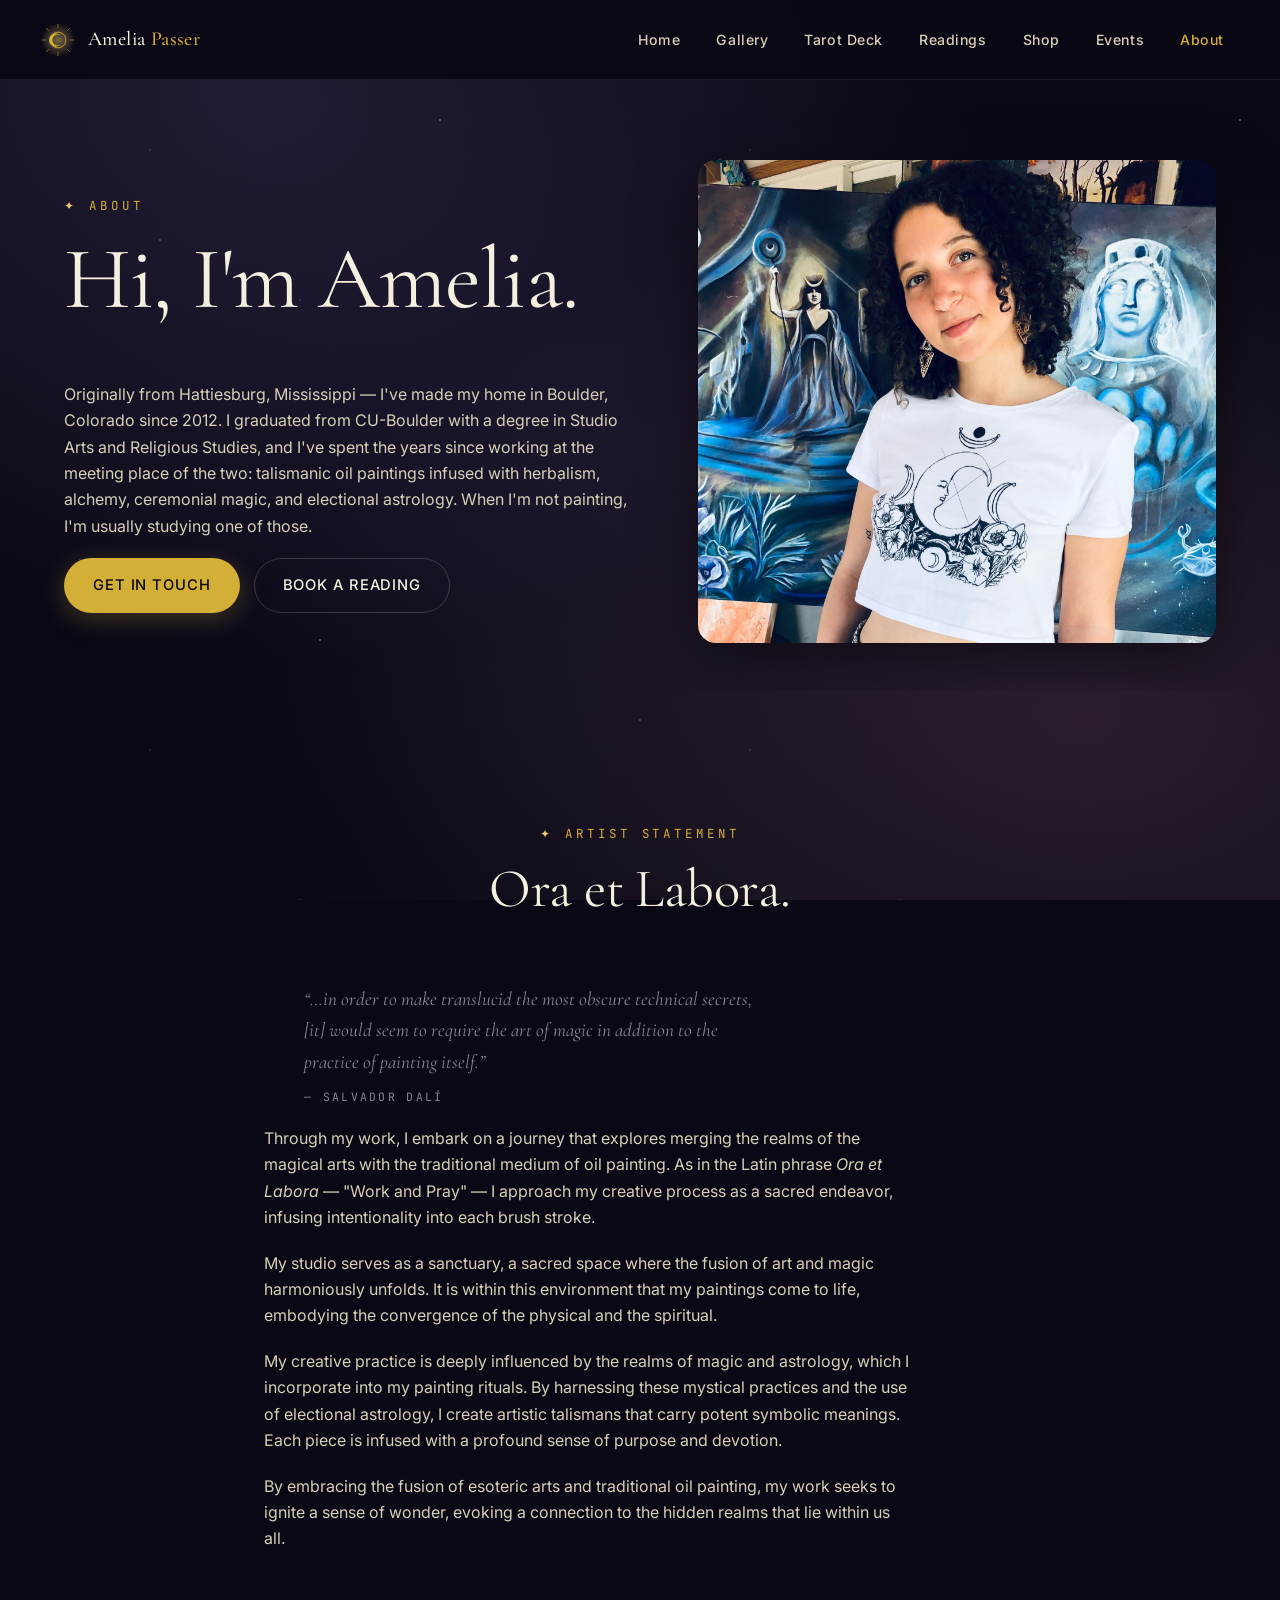
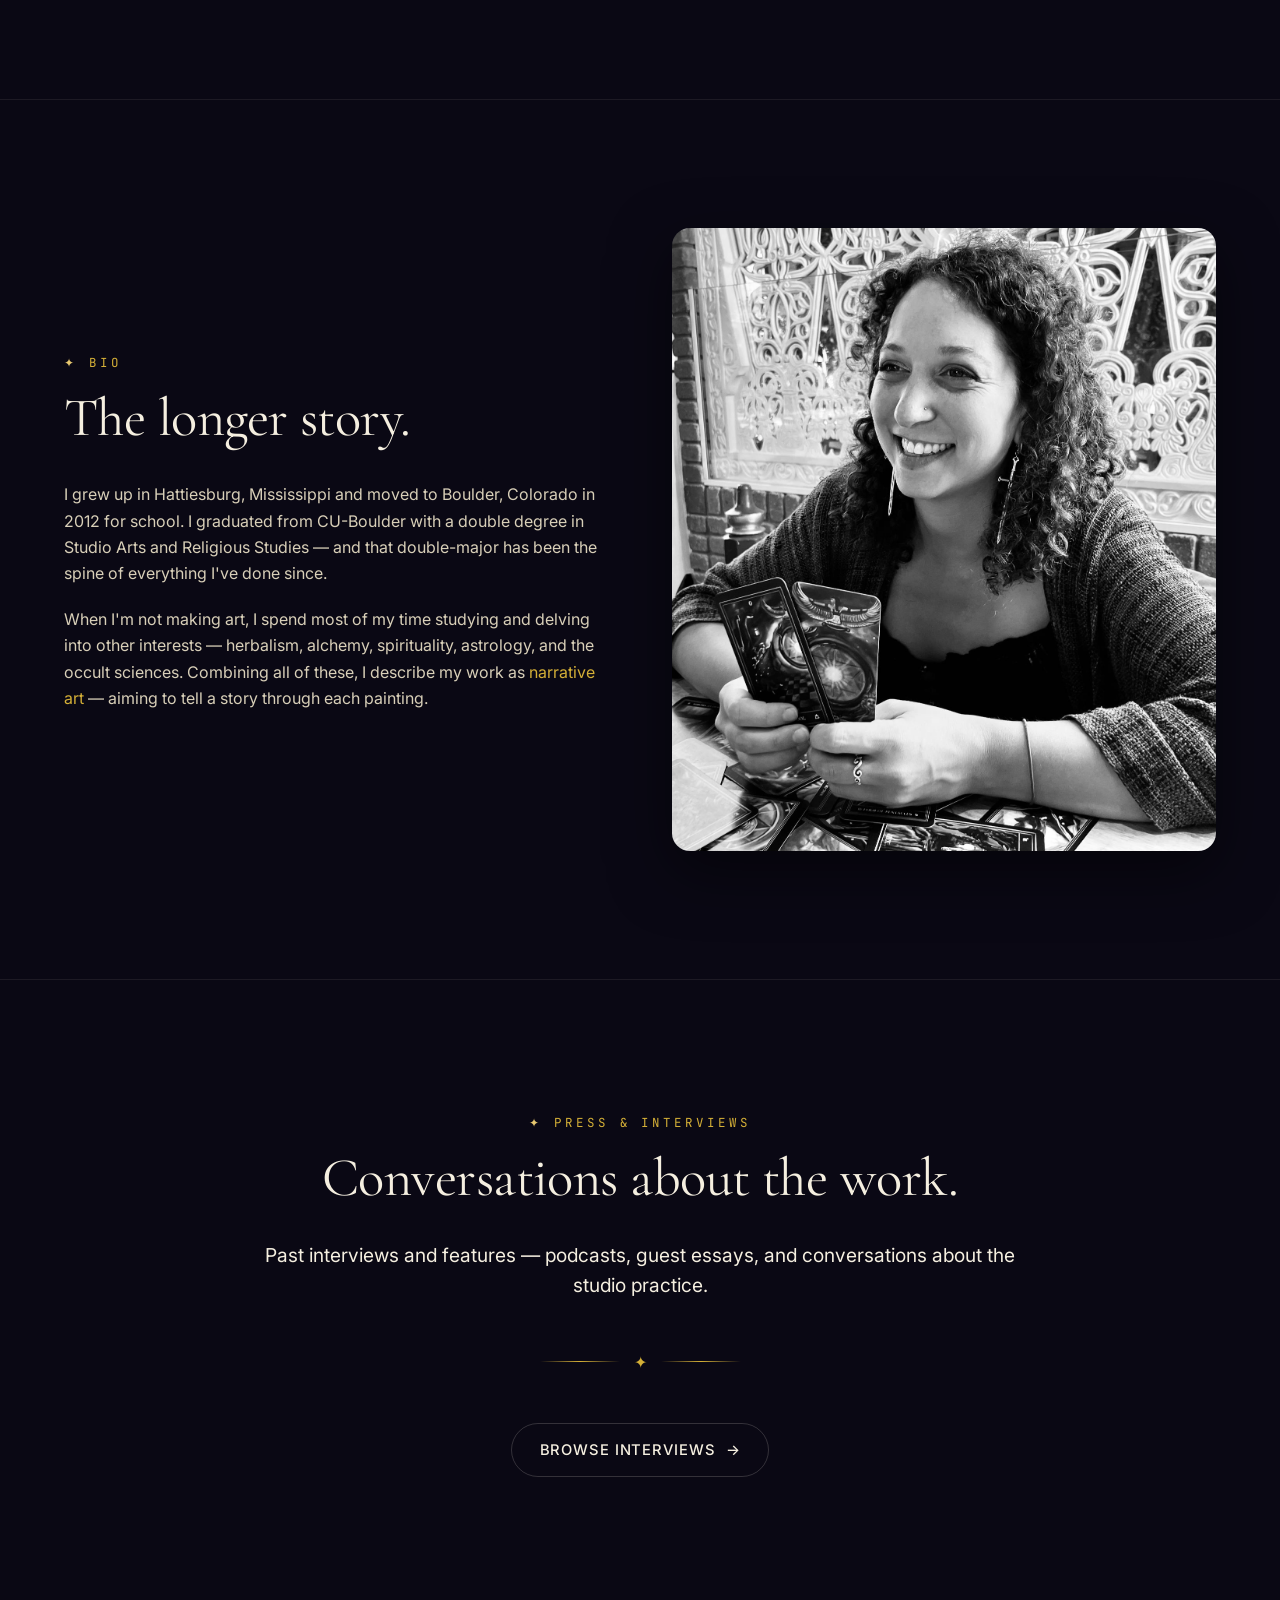
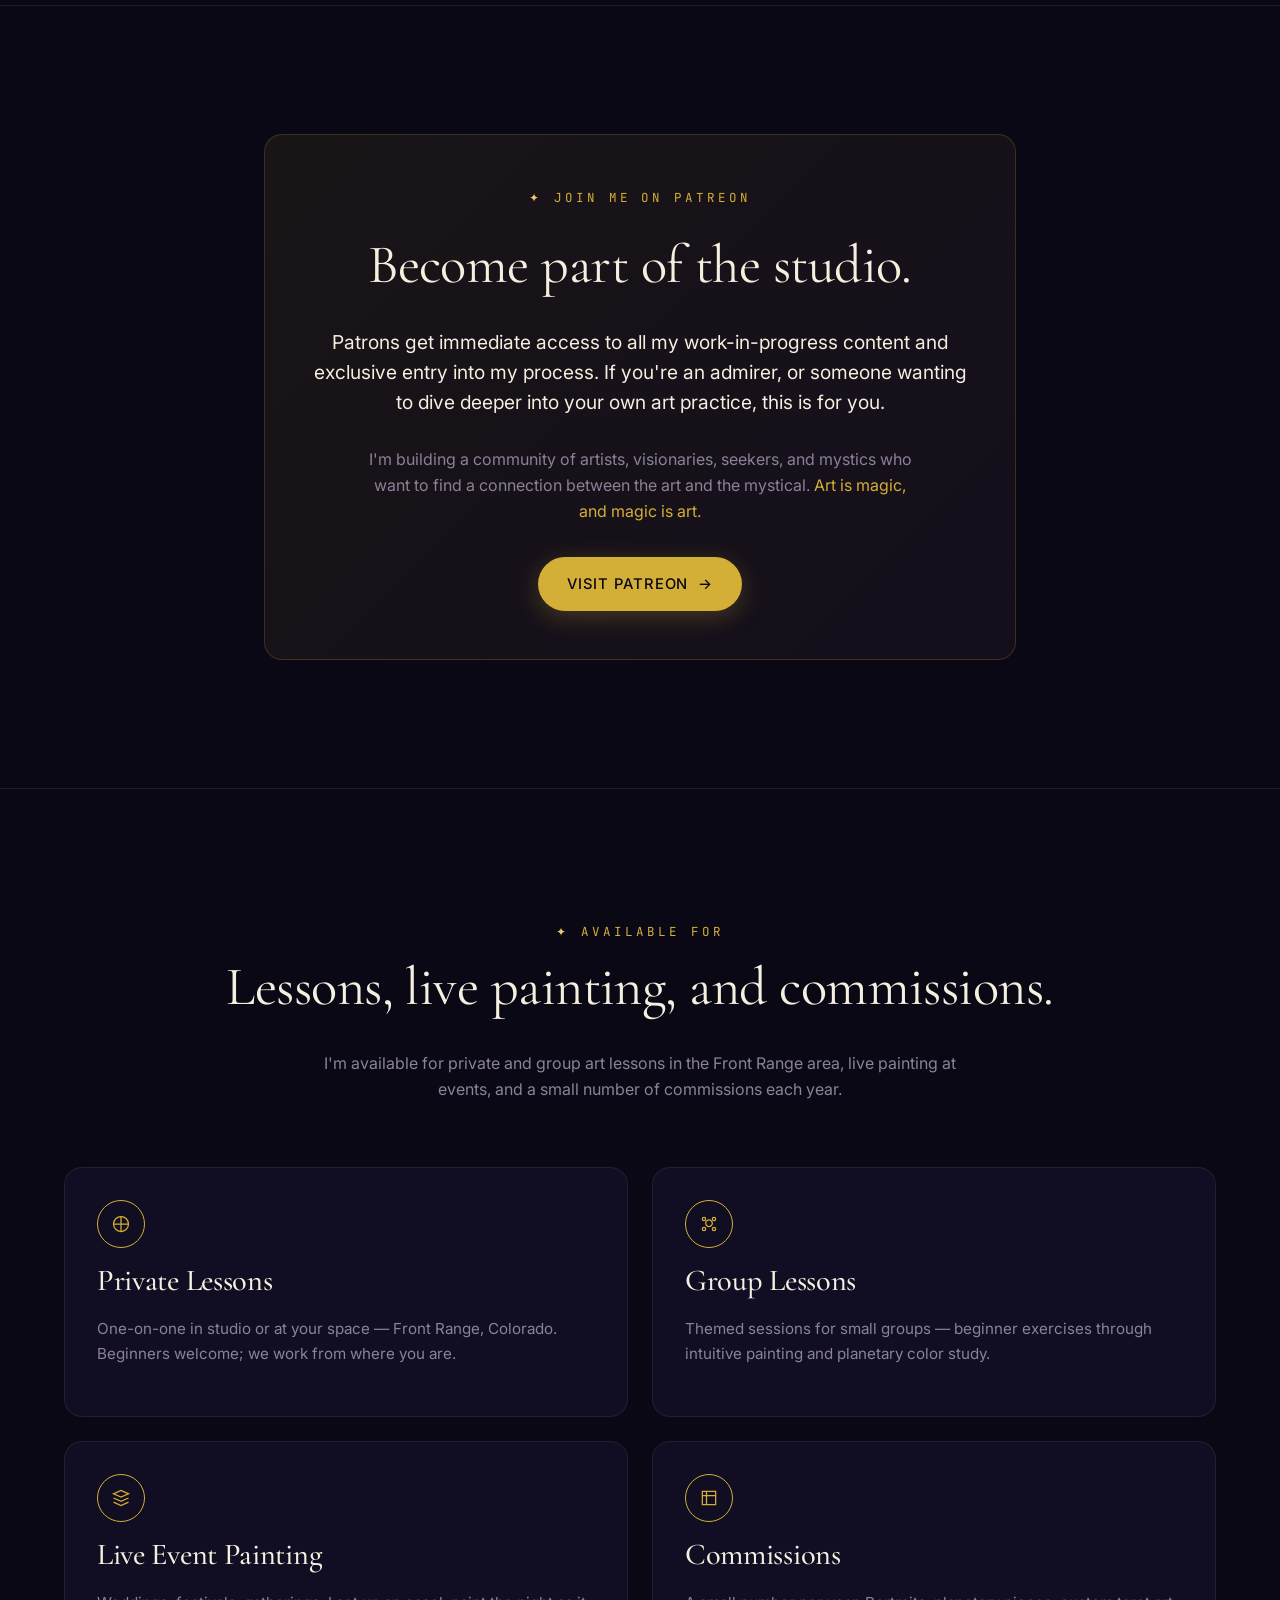
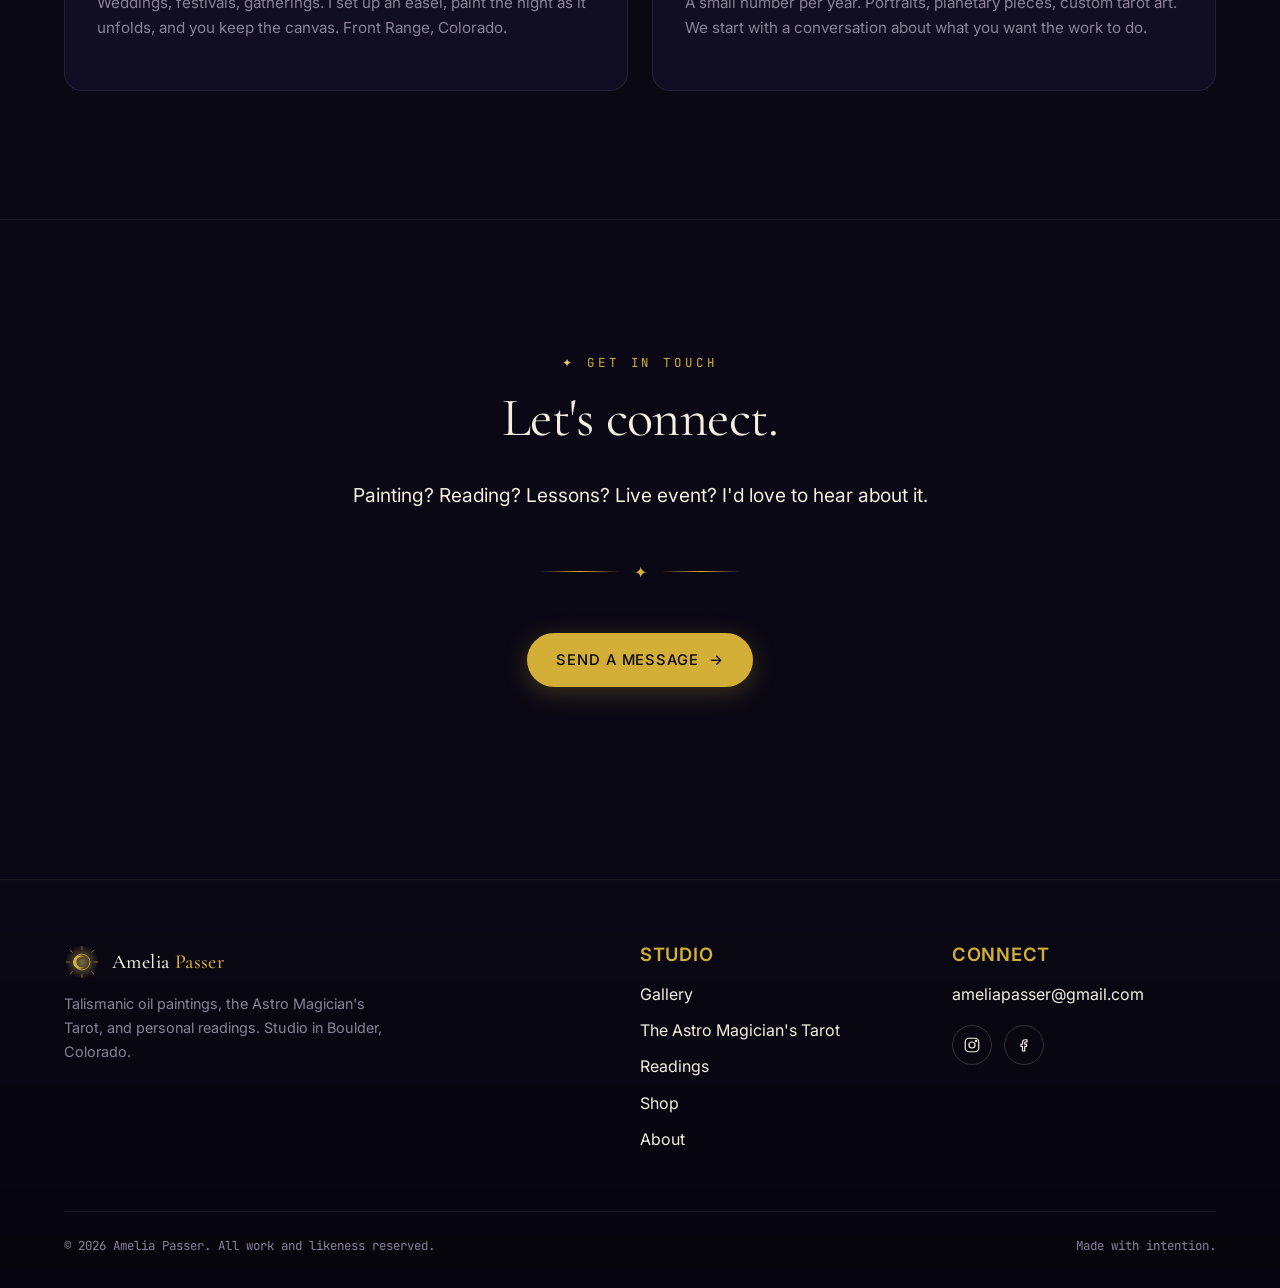
==== commit 119f24f9: "Launch prep — DNS, social previews, 404, drop subscribe stub - Add CNAME for ameliapasser.com so GH " ====
--- a/pages/about.html
+++ b/pages/about.html
@@ -5,6 +5,16 @@
 <meta name="viewport" content="width=device-width, initial-scale=1" />
 <title>About — Amelia Passer</title>
 <meta name="description" content="About Amelia Passer — painter, astrologer, and tarot reader based in Boulder, Colorado. Studio Arts and Religious Studies, CU-Boulder." />
+<meta property="og:type" content="profile" />
+<meta property="og:site_name" content="Amelia Passer" />
+<meta property="og:title" content="About — Amelia Passer" />
+<meta property="og:description" content="Painter, astrologer, and tarot reader based in Boulder, Colorado. Studio Arts and Religious Studies, CU-Boulder." />
+<meta property="og:image" content="https://ameliapasser.com/assets/images/about/01.jpg" />
+<meta property="og:url" content="https://ameliapasser.com/pages/about.html" />
+<meta name="twitter:card" content="summary_large_image" />
+<meta name="twitter:title" content="About — Amelia Passer" />
+<meta name="twitter:description" content="Painter, astrologer, and tarot reader based in Boulder, Colorado." />
+<meta name="twitter:image" content="https://ameliapasser.com/assets/images/about/01.jpg" />
 <link rel="preconnect" href="https://fonts.googleapis.com" />
 <link rel="preconnect" href="https://fonts.gstatic.com" crossorigin />
 <link href="https://fonts.googleapis.com/css2?family=Cormorant+Garamond:ital,wght@0,400;0,500;1,400&family=Inter:wght@400;500;600&family=JetBrains+Mono:wght@400;500&display=swap" rel="stylesheet" />
--- a/assets/styles.css
+++ b/assets/styles.css
@@ -416,7 +416,7 @@
   display: block;
   object-fit: contain;
 }
-.hero__visual.hero__visual--natural { max-width: 460px; margin-left: auto; }
+.hero__visual.hero__visual--natural { max-width: 560px; margin-left: auto; }
 @media (max-width: 880px) {
   .hero__visual.hero__visual--natural { max-width: 100%; margin: 0 auto; }
   .feature__media.feature__media--natural { max-width: 100%; aspect-ratio: auto; }
@@ -466,12 +466,14 @@
 
 /* Studio-works variant: smaller cells, natural aspect ratio (no forced crop). */
 .grid--studio { grid-template-columns: repeat(auto-fill, minmax(200px, 1fr)); gap: 16px; }
-.grid--studio .card__media {
+.grid--studio .card__media,
+.card__media.card__media--natural {
   aspect-ratio: auto;
   height: auto;
   background: var(--bg-2);
 }
-.grid--studio .card__media img {
+.grid--studio .card__media img,
+.card__media.card__media--natural img {
   width: 100%;
   height: auto;
   object-fit: contain;
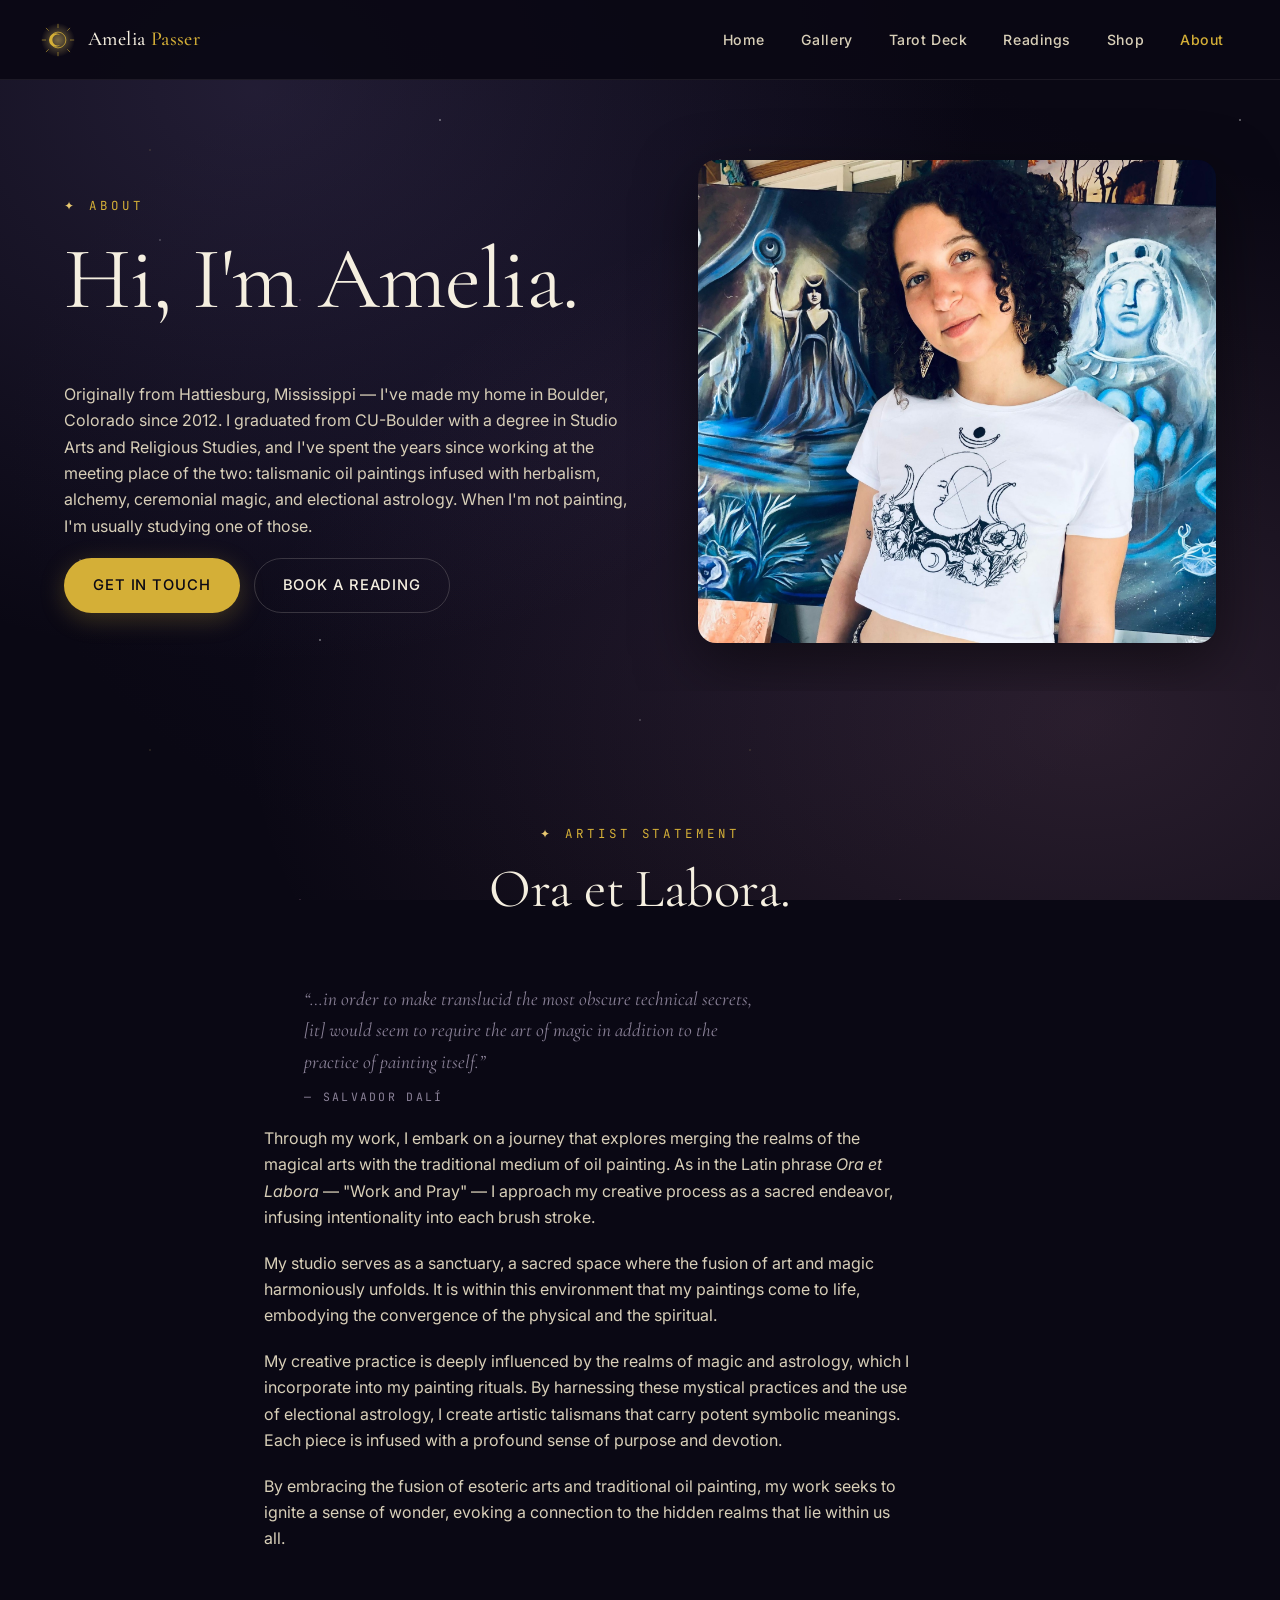
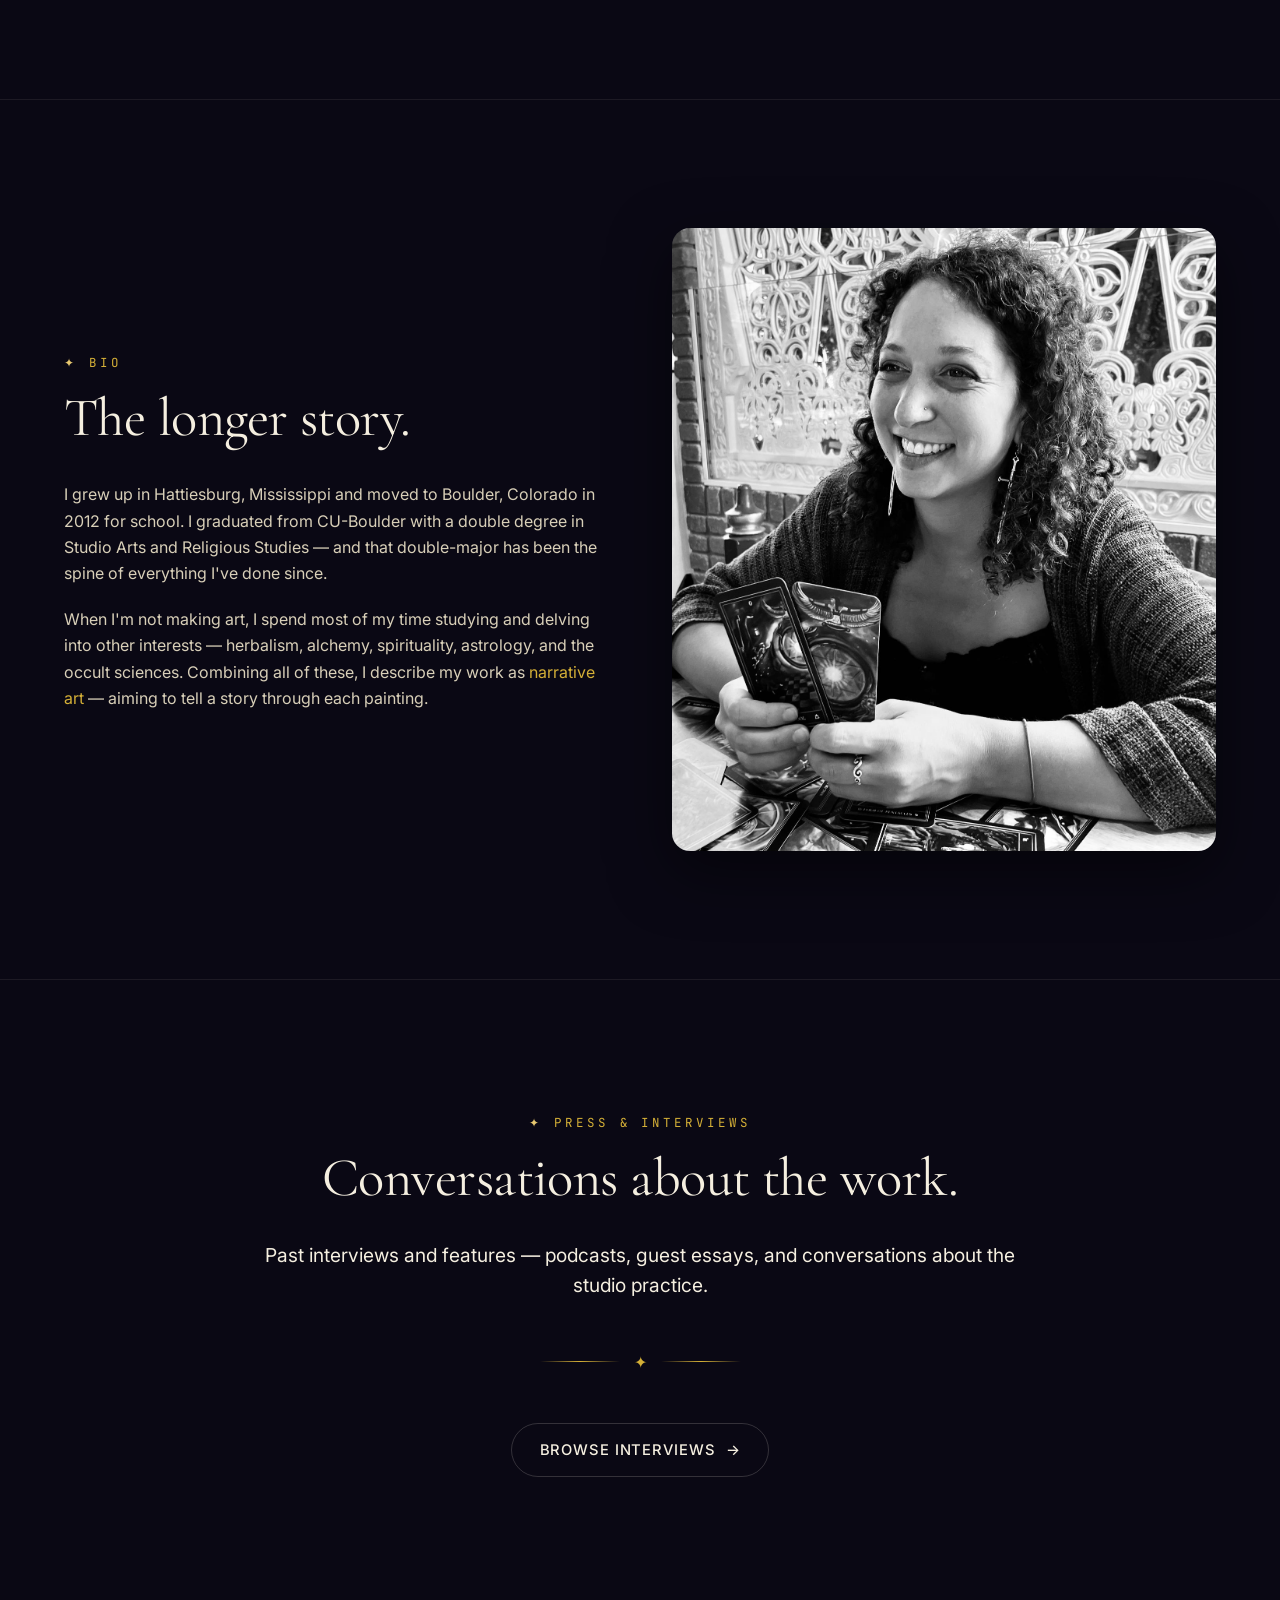
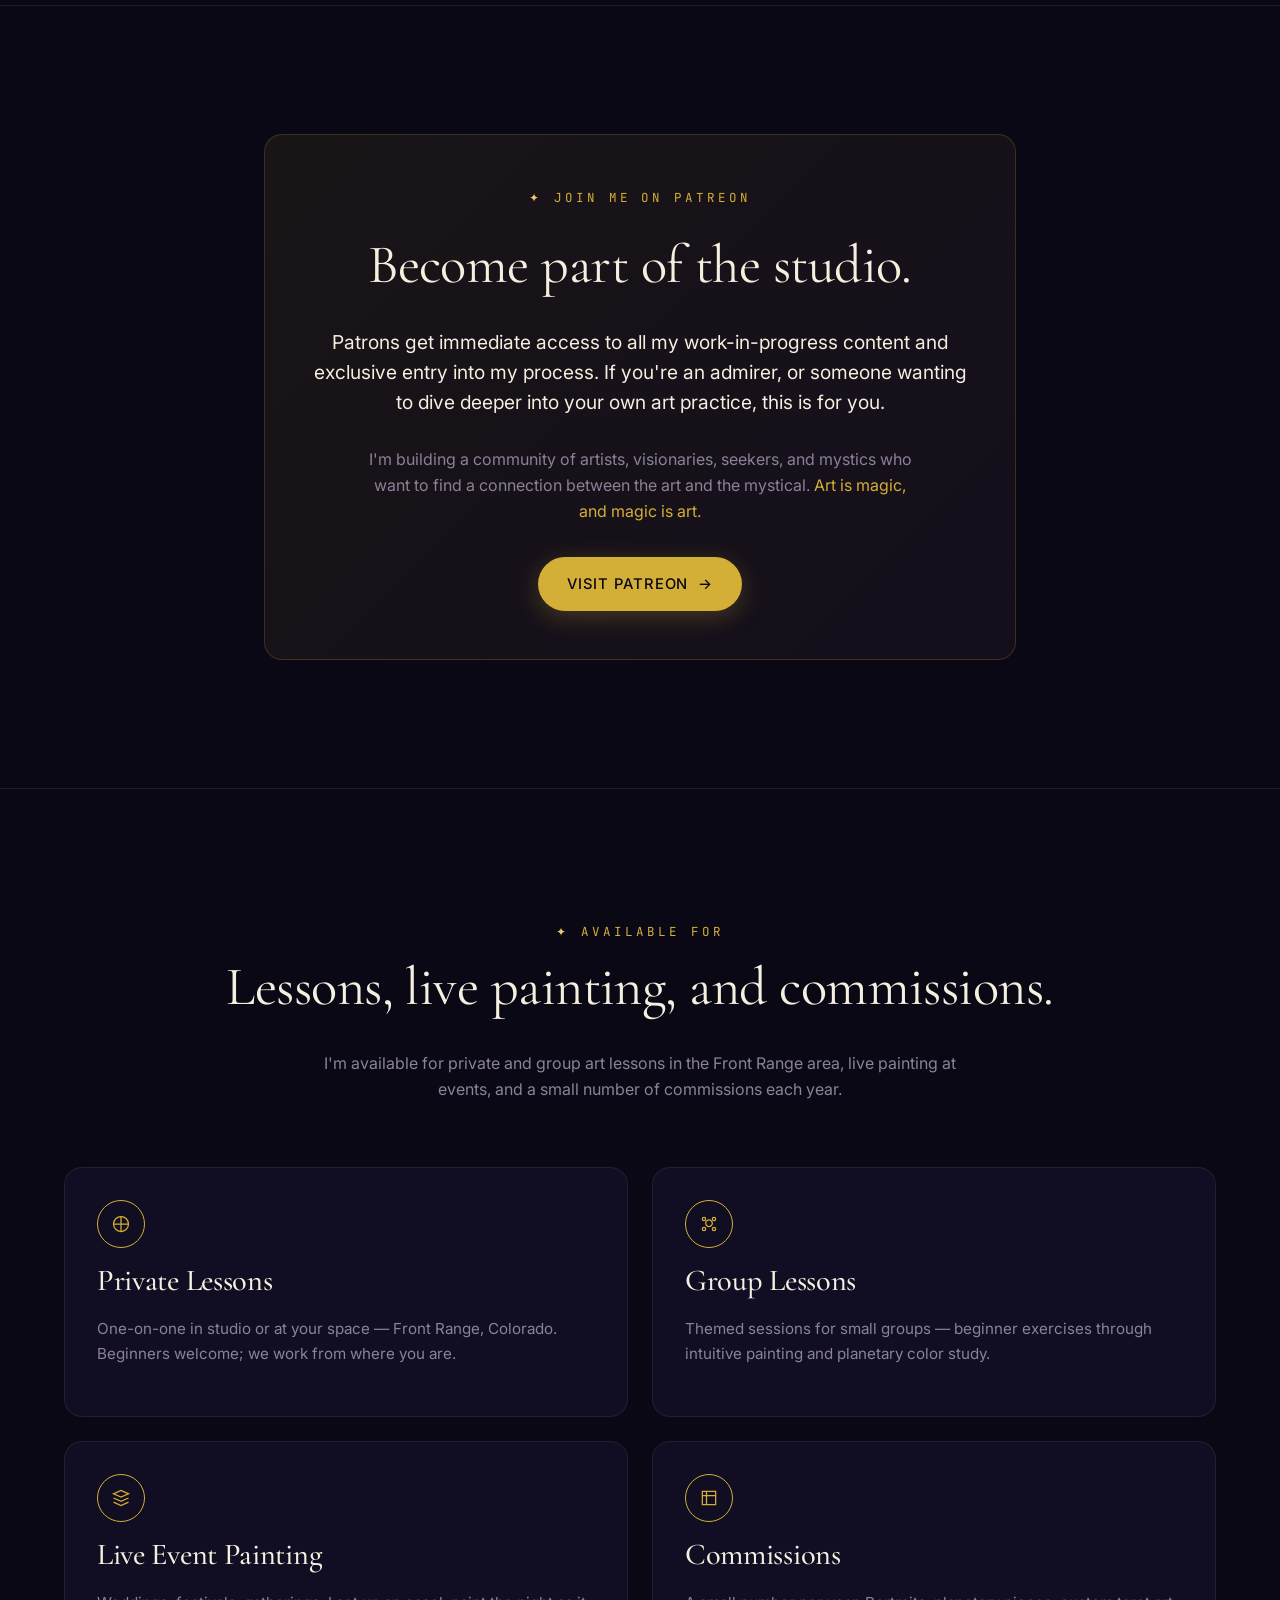
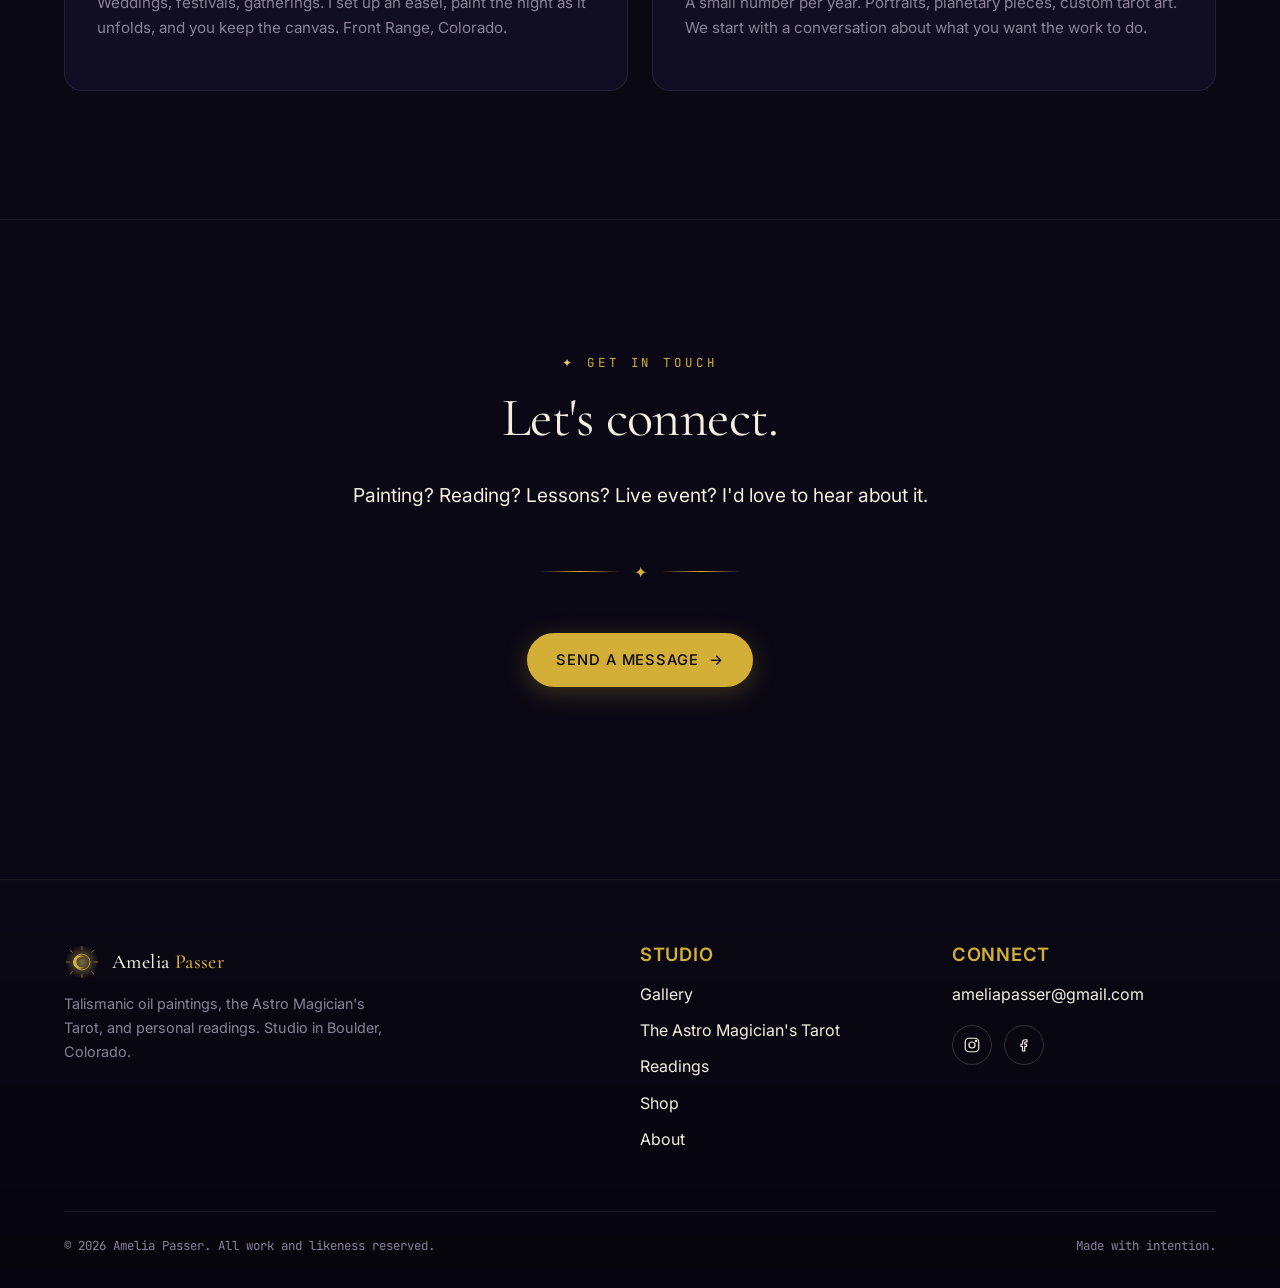
==== commit bfe87fab: "Take down the events page Removes the events page, the Events nav link on every page, the home page'" ====
--- a/pages/about.html
+++ b/pages/about.html
@@ -86,7 +86,6 @@
       <a href="tarot.html">Tarot Deck</a>
       <a href="readings.html">Readings</a>
       <a href="shop.html">Shop</a>
-      <a href="events.html">Events</a>
       <a href="about.html">About</a>
     </nav>
   </div>
